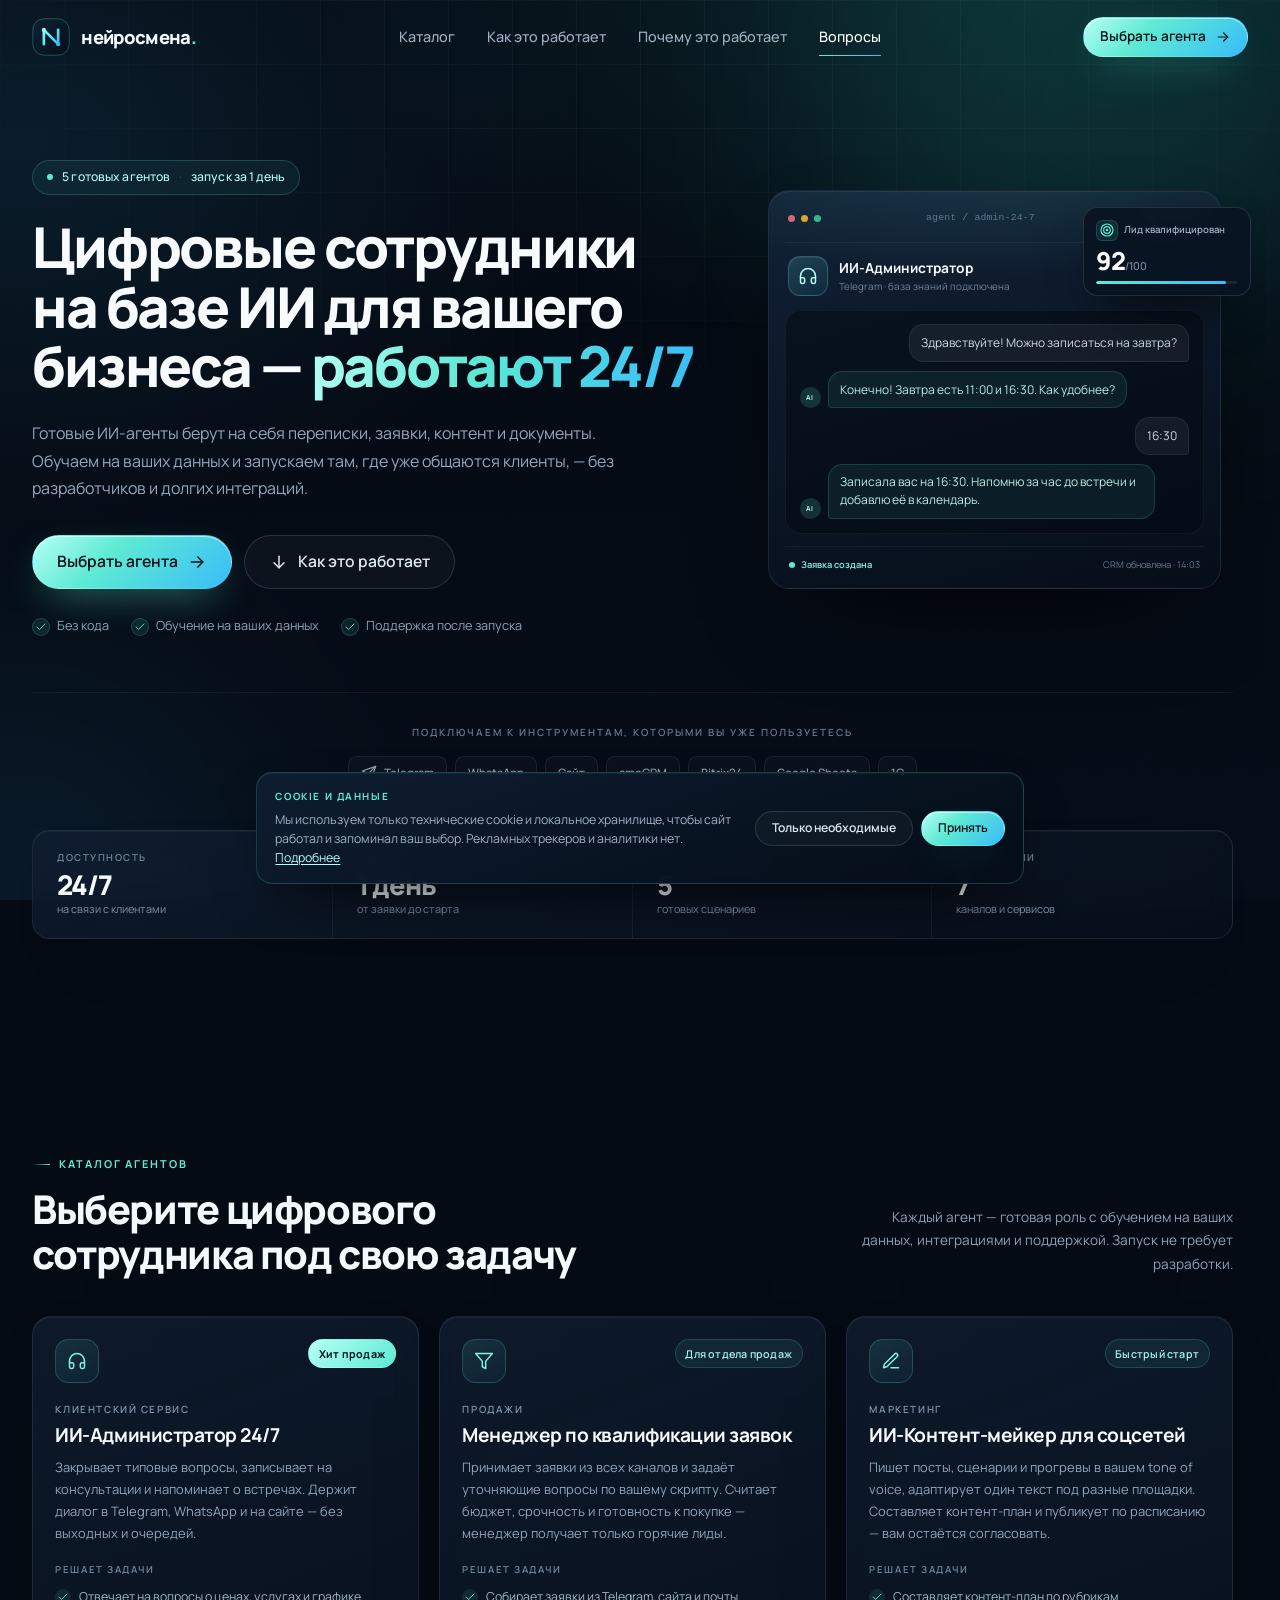
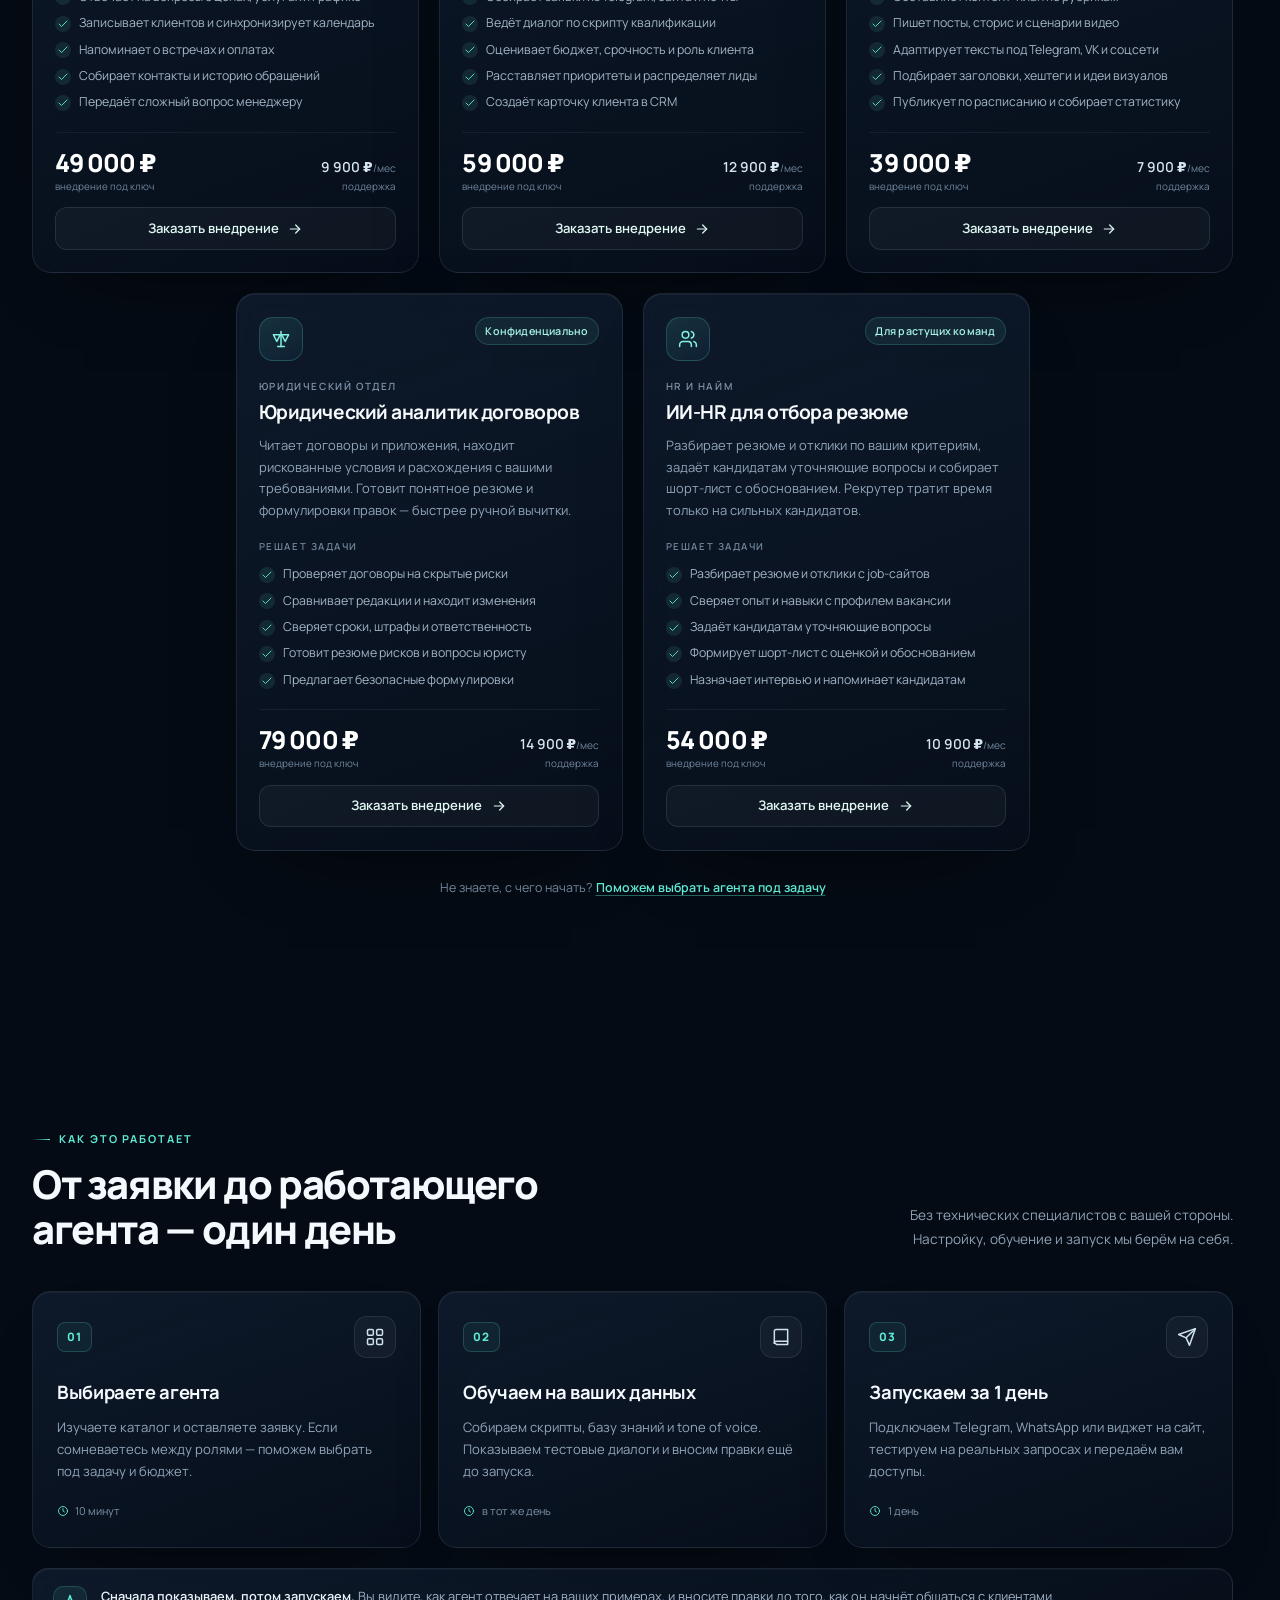
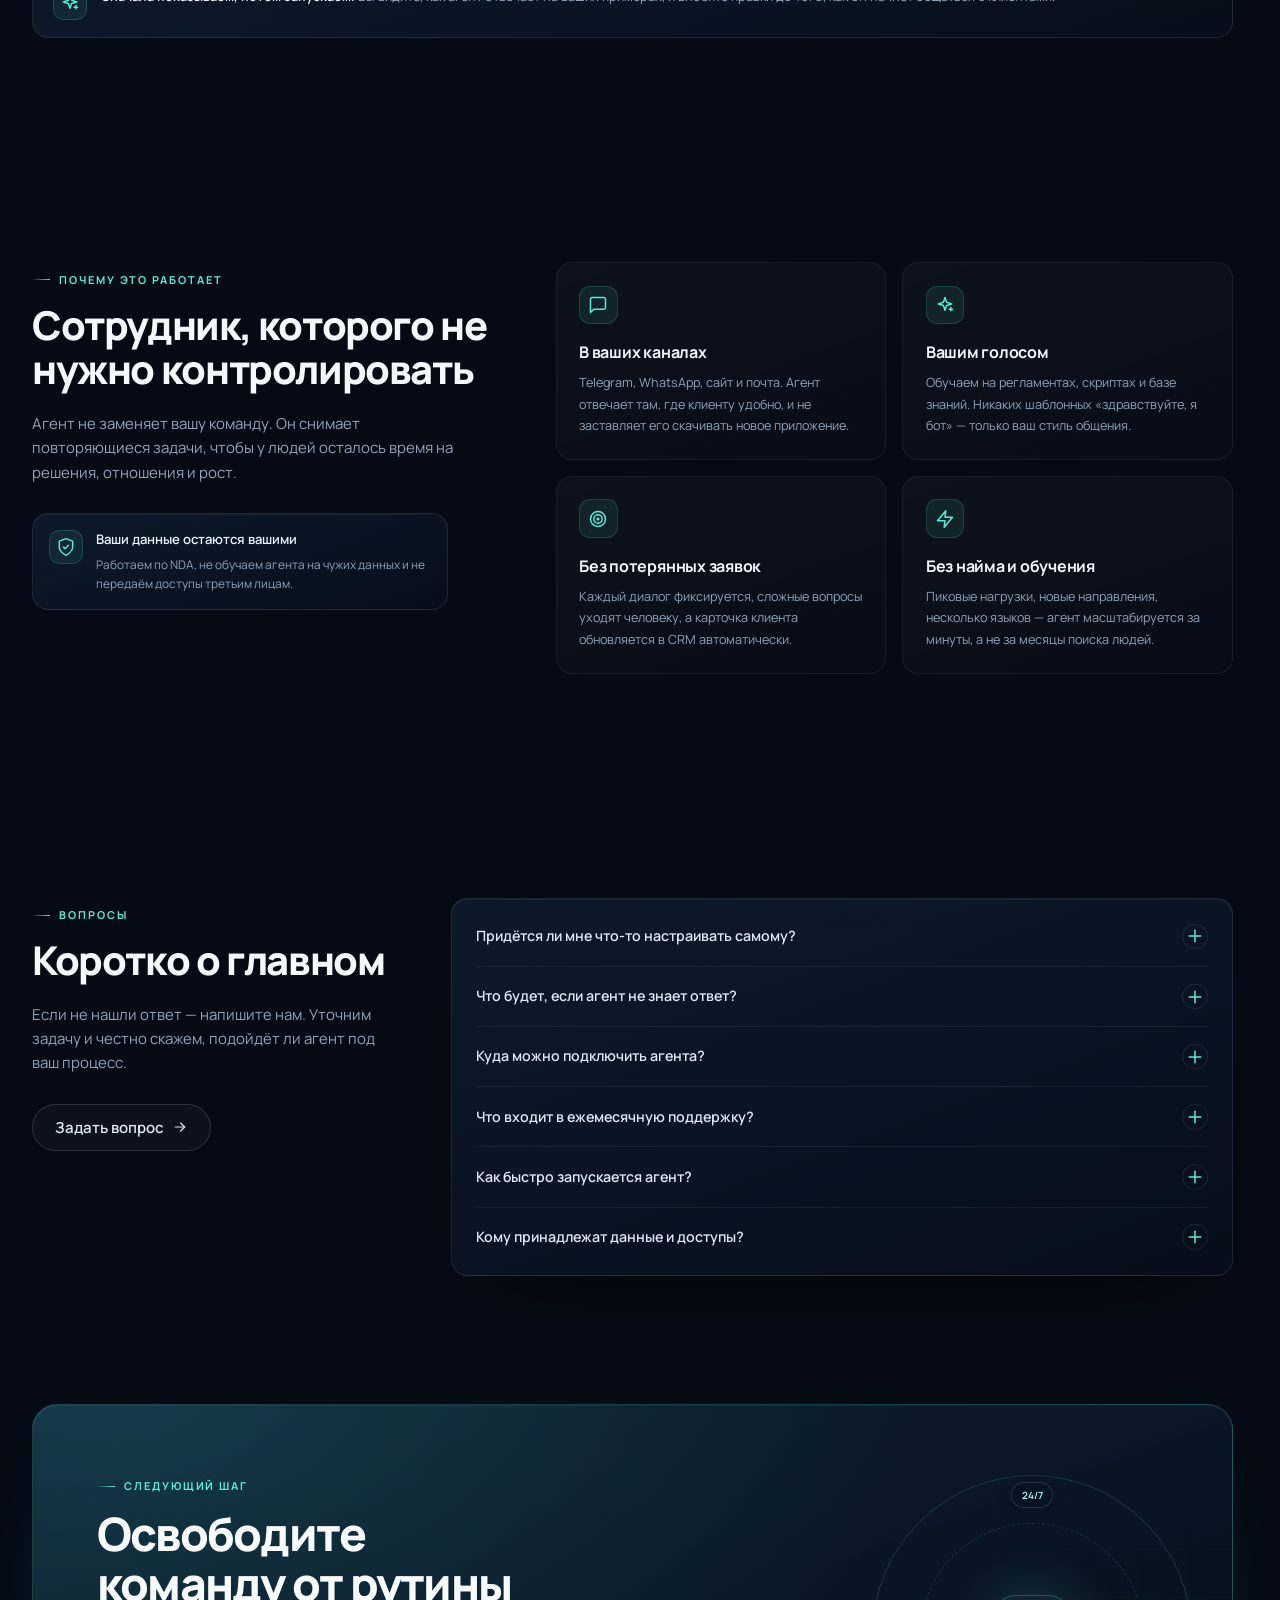
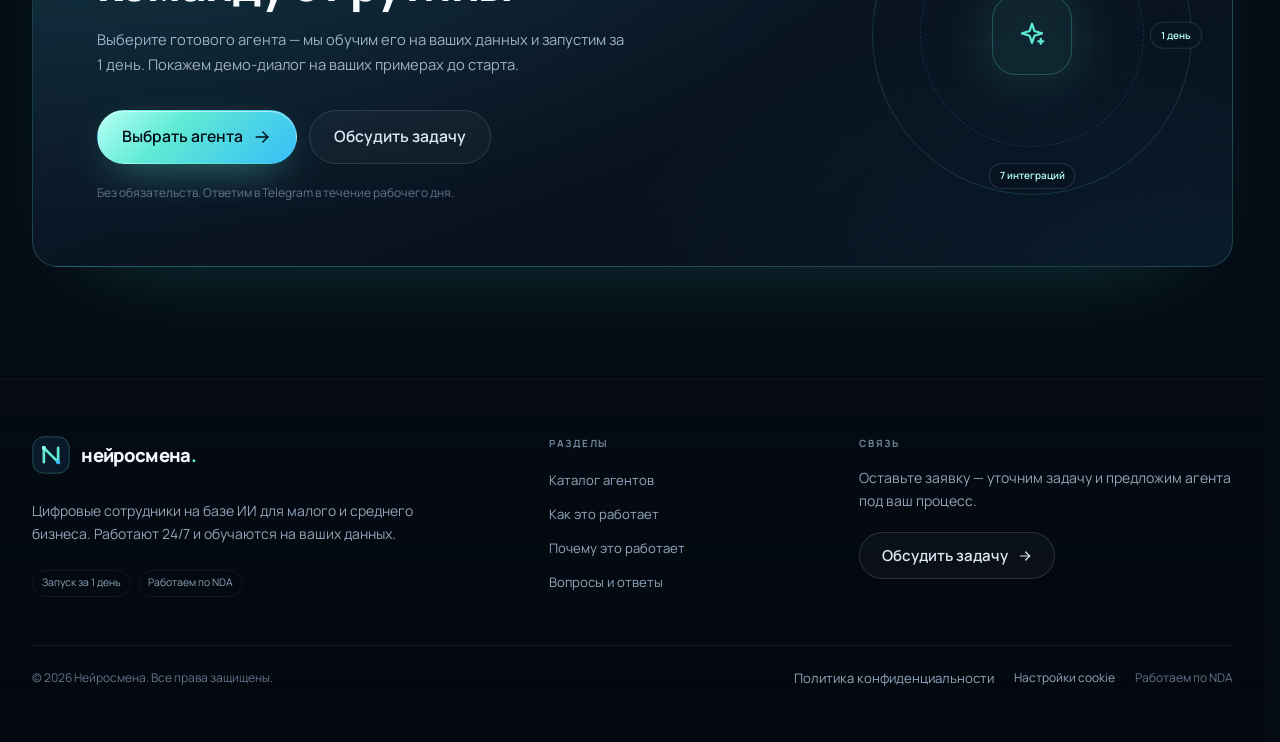
==== index.html @ 02c5c0d3 "Add files via upload" ====
<!DOCTYPE html>
<html lang="ru">
<head>
  <meta charset="utf-8">
  <meta name="viewport" content="width=device-width, initial-scale=1">
  <title>Нейросмена — цифровые сотрудники на базе ИИ для бизнеса</title>
  <meta name="description" content="Готовые ИИ-агенты для бизнеса: администратор 24/7, квалификация заявок, контент, юридический анализ договоров и HR-отбор. Обучение на ваших данных, запуск в Telegram или на сайте за 1 день.">
  <meta name="theme-color" content="#050b14">
  <meta name="color-scheme" content="dark">
  <meta name="robots" content="index, follow">

  <meta property="og:type" content="website">
  <meta property="og:locale" content="ru_RU">
  <meta property="og:site_name" content="Нейросмена">
  <meta property="og:title" content="Нейросмена — цифровые сотрудники на базе ИИ">
  <meta property="og:description" content="Пять готовых ИИ-агентов, которые работают 24/7. Обучение на ваших данных и запуск за 1 день.">
  <meta name="twitter:card" content="summary">
  <meta name="twitter:title" content="Нейросмена — цифровые сотрудники на базе ИИ">
  <meta name="twitter:description" content="Пять готовых ИИ-агентов для бизнеса. Работают 24/7, обучаются на ваших данных, запускаются за 1 день.">

  <link rel="icon" href="favicon.svg" type="image/svg+xml">

  <script>
    (() => {
      document.documentElement.classList.add('js');
      const host = location.hostname;
      if (host.endsWith('.github.io') || host.endsWith('.netlify.app')) {
        document.documentElement.classList.add('preview-mode');
      }
    })();
  </script>

  <!-- Шрифты и Tailwind подключены локально, без внешних CDN -->
  <link rel="preload" href="assets/fonts/manrope-cyrillic-v2.woff2" as="font" type="font/woff2" crossorigin>
  <link rel="preload" href="assets/fonts/manrope-latin-v2.woff2" as="font" type="font/woff2" crossorigin>
  <link rel="stylesheet" href="css/fonts-v2.css">
  <link rel="stylesheet" href="css/tailwind-base.css">
  <link rel="stylesheet" href="css/styles-v2.css">
  <link rel="stylesheet" href="css/tailwind-utilities.css">
</head>
<body class="min-h-screen bg-ink-950 text-slate-200 antialiased">

  <a class="skip-link" href="#main">Перейти к содержимому</a>

  <!-- Иконки -->
  <svg xmlns="http://www.w3.org/2000/svg" class="svg-sprite" aria-hidden="true">
    <symbol id="i-check" viewBox="0 0 24 24"><path d="M20 6 9 17l-5-5"/></symbol>
    <symbol id="i-arrow-right" viewBox="0 0 24 24"><path d="M5 12h14"/><path d="m13 6 6 6-6 6"/></symbol>
    <symbol id="i-arrow-down" viewBox="0 0 24 24"><path d="M12 5v14"/><path d="m6 13 6 6 6-6"/></symbol>
    <symbol id="i-headset" viewBox="0 0 24 24"><path d="M3 14h3a2 2 0 0 1 2 2v3a2 2 0 0 1-2 2H5a2 2 0 0 1-2-2v-7a9 9 0 0 1 18 0v7a2 2 0 0 1-2 2h-1a2 2 0 0 1-2-2v-3a2 2 0 0 1 2-2h3"/></symbol>
    <symbol id="i-filter" viewBox="0 0 24 24"><path d="M22 3H2l8 9.46V19l4 2v-8.54L22 3Z"/></symbol>
    <symbol id="i-pen" viewBox="0 0 24 24"><path d="M12 20h9"/><path d="M16.5 3.5a2.12 2.12 0 0 1 3 3L7 19l-4 1 1-4Z"/></symbol>
    <symbol id="i-scale" viewBox="0 0 24 24"><path d="M12 3v18"/><path d="M8 21h8"/><path d="M3 7h18"/><path d="m3 7 4 8 4-8"/><path d="m13 7 4 8 4-8"/></symbol>
    <symbol id="i-users" viewBox="0 0 24 24"><path d="M16 21v-2a4 4 0 0 0-4-4H6a4 4 0 0 0-4 4v2"/><circle cx="9" cy="7" r="4"/><path d="M22 21v-2a4 4 0 0 0-3-3.87"/><path d="M16 3.13a4 4 0 0 1 0 7.75"/></symbol>
    <symbol id="i-chat" viewBox="0 0 24 24"><path d="M21 15a2 2 0 0 1-2 2H7l-4 4V5a2 2 0 0 1 2-2h14a2 2 0 0 1 2 2Z"/></symbol>
    <symbol id="i-sparkles" viewBox="0 0 24 24"><path d="m12 3 1.9 5.8L20 10.7l-6.1 1.9L12 18.4l-1.9-5.8L4 10.7l6.1-1.9L12 3Z"/><path d="M19 15v4"/><path d="M17 17h4"/></symbol>
    <symbol id="i-target" viewBox="0 0 24 24"><circle cx="12" cy="12" r="9"/><circle cx="12" cy="12" r="5"/><circle cx="12" cy="12" r="1"/></symbol>
    <symbol id="i-bolt" viewBox="0 0 24 24"><path d="M13 2 3 14h9l-1 8 10-12h-9l1-8Z"/></symbol>
    <symbol id="i-grid" viewBox="0 0 24 24"><rect x="3" y="3" width="7" height="7" rx="1.5"/><rect x="14" y="3" width="7" height="7" rx="1.5"/><rect x="14" y="14" width="7" height="7" rx="1.5"/><rect x="3" y="14" width="7" height="7" rx="1.5"/></symbol>
    <symbol id="i-book" viewBox="0 0 24 24"><path d="M4 19.5A2.5 2.5 0 0 1 6.5 17H20"/><path d="M4 19.5V5a2 2 0 0 1 2-2h14v18H6.5A2.5 2.5 0 0 0 4 19.5Z"/></symbol>
    <symbol id="i-send" viewBox="0 0 24 24"><path d="m22 2-7 20-4-9-9-4Z"/><path d="M22 2 11 13"/></symbol>
    <symbol id="i-clock" viewBox="0 0 24 24"><circle cx="12" cy="12" r="9"/><path d="M12 7v5l3 2"/></symbol>
    <symbol id="i-shield" viewBox="0 0 24 24"><path d="M12 22s8-4 8-10V5l-8-3-8 3v7c0 6 8 10 8 10Z"/><path d="m9 12 2 2 4-4"/></symbol>
    <symbol id="i-close" viewBox="0 0 24 24"><path d="M18 6 6 18"/><path d="m6 6 12 12"/></symbol>
    <symbol id="i-plus" viewBox="0 0 24 24"><path d="M12 5v14"/><path d="M5 12h14"/></symbol>
    <symbol id="i-menu" viewBox="0 0 24 24"><path d="M4 7h16"/><path d="M4 12h16"/><path d="M4 17h16"/></symbol>
    <symbol id="i-telegram" viewBox="0 0 24 24"><path d="m22 2-7 20-4-9-9-4Z"/><path d="M22 2 11 13"/></symbol>
    <symbol id="i-copy" viewBox="0 0 24 24"><rect x="9" y="9" width="12" height="12" rx="2"/><path d="M5 15H4a2 2 0 0 1-2-2V4a2 2 0 0 1 2-2h9a2 2 0 0 1 2 2v1"/></symbol>
    <symbol id="i-alert" viewBox="0 0 24 24"><path d="M12 9v4"/><path d="M12 17h.01"/><path d="M10.3 3.9 1.8 18a2 2 0 0 0 1.7 3h17a2 2 0 0 0 1.7-3L13.7 3.9a2 2 0 0 0-3.4 0Z"/></symbol>
  </svg>

  <div class="page-bg" aria-hidden="true">
    <div class="page-grid"></div>
    <div class="glow glow-a"></div>
    <div class="glow glow-b"></div>
    <div class="noise"></div>
  </div>

  <header class="site-header" id="siteHeader">
    <div class="mx-auto flex h-[74px] max-w-7xl items-center justify-between gap-4 px-5 lg:px-8">
      <a class="brand" href="#" aria-label="Нейросмена — на главную">
        <svg class="brand-mark" viewBox="0 0 48 48" fill="none" aria-hidden="true">
          <rect x="1" y="1" width="46" height="46" rx="14" fill="url(#brandFill)" stroke="rgba(94,234,212,.35)"/>
          <path d="M15 33V15l18 18V15" stroke="url(#brandStroke)" stroke-width="3.4" stroke-linecap="round" stroke-linejoin="round"/>
          <circle cx="15" cy="15" r="2.6" fill="#8afff0"/>
          <circle cx="33" cy="33" r="2.6" fill="#38bdf8"/>
          <defs>
            <linearGradient id="brandFill" x1="4" y1="4" x2="44" y2="44" gradientUnits="userSpaceOnUse">
              <stop stop-color="#0d2034"/><stop offset="1" stop-color="#071019"/>
            </linearGradient>
            <linearGradient id="brandStroke" x1="15" y1="15" x2="33" y2="33" gradientUnits="userSpaceOnUse">
              <stop stop-color="#8afff0"/><stop offset="1" stop-color="#38bdf8"/>
            </linearGradient>
          </defs>
        </svg>
        <span class="brand-name">нейросмена<span class="brand-dot">.</span></span>
      </a>

      <nav class="hidden items-center gap-8 lg:flex" aria-label="Основная навигация">
        <a class="nav-link" href="#catalog">Каталог</a>
        <a class="nav-link" href="#how">Как это работает</a>
        <a class="nav-link" href="#why">Почему это работает</a>
        <a class="nav-link" href="#faq">Вопросы</a>
      </nav>

      <div class="flex items-center gap-2.5">
        <a class="btn btn-primary btn-sm hidden sm:inline-flex" href="#catalog">
          <span>Выбрать агента</span>
          <svg class="icon icon-sm" aria-hidden="true"><use href="#i-arrow-right"/></svg>
        </a>
        <button class="menu-toggle lg:hidden" id="menuToggle" type="button" aria-expanded="false" aria-controls="mobileMenu" aria-label="Открыть меню">
          <svg class="icon" aria-hidden="true"><use href="#i-menu"/></svg>
        </button>
      </div>
    </div>

    <div class="mobile-menu lg:hidden" id="mobileMenu" hidden>
      <nav class="mx-auto grid max-w-7xl gap-1 px-4 pb-5 pt-2" aria-label="Мобильная навигация">
        <a class="mobile-link" href="#catalog">Каталог</a>
        <a class="mobile-link" href="#how">Как это работает</a>
        <a class="mobile-link" href="#why">Почему это работает</a>
        <a class="mobile-link" href="#faq">Вопросы</a>
        <a class="btn btn-primary mt-3" href="#catalog">
          <span>Выбрать агента</span>
          <svg class="icon icon-sm" aria-hidden="true"><use href="#i-arrow-right"/></svg>
        </a>
      </nav>
    </div>
  </header>

  <main id="main">

    <!-- Главный экран -->
    <section class="relative overflow-hidden pb-16 pt-32 sm:pt-36 lg:pb-24 lg:pt-40">
      <div class="mx-auto max-w-7xl px-5 lg:px-8">
        <div class="grid items-center gap-14 lg:grid-cols-12 lg:gap-10">

          <div class="lg:col-span-7">
            <div class="reveal hero-badge">
              <span class="live-dot" aria-hidden="true"></span>
              5 готовых агентов <span class="text-slate-600">·</span> запуск за 1 день
            </div>

            <h1 class="hero-title reveal" style="--delay:.05s">
              Цифровые сотрудники на базе ИИ для вашего бизнеса —
              <span class="text-gradient">работают 24/7</span>
            </h1>

            <p class="hero-sub reveal" style="--delay:.1s">
              Готовые ИИ-агенты берут на себя переписки, заявки, контент и документы.
              Обучаем на ваших данных и запускаем там, где уже общаются клиенты, —
              без разработчиков и долгих интеграций.
            </p>

            <div class="mt-8 flex flex-col gap-3 sm:flex-row reveal" style="--delay:.15s">
              <a class="btn btn-primary btn-lg" href="#catalog">
                <span>Выбрать агента</span>
                <svg class="icon" aria-hidden="true"><use href="#i-arrow-right"/></svg>
              </a>
              <a class="btn btn-ghost btn-lg" href="#how">
                <svg class="icon" aria-hidden="true"><use href="#i-arrow-down"/></svg>
                <span>Как это работает</span>
              </a>
            </div>

            <ul class="hero-trust reveal" style="--delay:.2s">
              <li><span class="tick"><svg class="icon icon-xs" aria-hidden="true"><use href="#i-check"/></svg></span>Без кода</li>
              <li><span class="tick"><svg class="icon icon-xs" aria-hidden="true"><use href="#i-check"/></svg></span>Обучение на ваших данных</li>
              <li><span class="tick"><svg class="icon icon-xs" aria-hidden="true"><use href="#i-check"/></svg></span>Поддержка после запуска</li>
            </ul>
          </div>

          <div class="lg:col-span-5 reveal" style="--delay:.15s">
            <div class="hero-visual">
              <div class="console glass">
                <div class="console-bar">
                  <div class="flex items-center gap-1.5" aria-hidden="true">
                    <span class="win-dot" style="background:#fb7185"></span>
                    <span class="win-dot" style="background:#fbbf24"></span>
                    <span class="win-dot" style="background:#34d399"></span>
                  </div>
                  <span class="console-path">agent / admin-24-7</span>
                  <span class="console-status"><span class="live-dot"></span>онлайн</span>
                </div>

                <div class="console-head">
                  <div class="agent-avatar">
                    <svg class="icon" aria-hidden="true"><use href="#i-headset"/></svg>
                  </div>
                  <div class="min-w-0">
                    <p class="console-name">ИИ-Администратор</p>
                    <p class="console-sub">Telegram · база знаний подключена</p>
                  </div>
                  <span class="console-tag">24/7</span>
                </div>

                <div class="console-chat">
                  <div class="chat-row is-client">
                    <div class="bubble bubble-client">Здравствуйте! Можно записаться на завтра?</div>
                  </div>
                  <div class="chat-row is-agent">
                    <span class="chat-avatar" aria-hidden="true">AI</span>
                    <div class="bubble bubble-agent">Конечно! Завтра есть 11:00 и 16:30. Как удобнее?</div>
                  </div>
                  <div class="chat-row is-client">
                    <div class="bubble bubble-client">16:30</div>
                  </div>
                  <div class="chat-row is-agent">
                    <span class="chat-avatar" aria-hidden="true">AI</span>
                    <div class="bubble bubble-agent">Записала вас на 16:30. Напомню за час до встречи и добавлю её в календарь.</div>
                  </div>
                </div>

                <div class="console-foot">
                  <span class="console-event"><span class="live-dot"></span>Заявка создана</span>
                  <span>CRM обновлена · 14:03</span>
                </div>
              </div>

              <div class="float-card float-card-a" aria-hidden="true">
                <div class="float-card-head">
                  <span class="float-icon"><svg class="icon icon-sm"><use href="#i-target"/></svg></span>
                  <span>Лид квалифицирован</span>
                </div>
                <div class="float-score">92<span>/100</span></div>
                <div class="float-bar"><span style="width:92%"></span></div>
              </div>
            </div>
          </div>

        </div>

        <div class="integrations reveal" style="--delay:.1s">
          <p class="integrations-label">Подключаем к инструментам, которыми вы уже пользуетесь</p>
          <ul class="integration-list">
            <li class="integration-chip"><svg class="icon icon-sm" aria-hidden="true"><use href="#i-telegram"/></svg>Telegram</li>
            <li class="integration-chip">WhatsApp</li>
            <li class="integration-chip">Сайт</li>
            <li class="integration-chip">amoCRM</li>
            <li class="integration-chip">Bitrix24</li>
            <li class="integration-chip">Google Sheets</li>
            <li class="integration-chip">1С</li>
          </ul>
        </div>

        <dl class="stats-band glass reveal" style="--delay:.15s">
          <div class="stat">
            <dt>Доступность</dt>
            <dd>24/7</dd>
            <p>на связи с клиентами</p>
          </div>
          <div class="stat">
            <dt>Запуск</dt>
            <dd>1 день</dd>
            <p>от заявки до старта</p>
          </div>
          <div class="stat">
            <dt>Ролей в каталоге</dt>
            <dd>5</dd>
            <p>готовых сценариев</p>
          </div>
          <div class="stat">
            <dt>Интеграции</dt>
            <dd>7</dd>
            <p>каналов и сервисов</p>
          </div>
        </dl>
      </div>
    </section>

    <!-- Каталог -->
    <section class="relative scroll-mt-24 py-20 sm:py-24 lg:py-28" id="catalog">
      <div class="mx-auto max-w-7xl px-5 lg:px-8">
        <div class="section-head reveal">
          <span class="eyebrow">Каталог агентов</span>
          <div class="section-head-row">
            <h2 class="section-title">Выберите цифрового сотрудника под свою задачу</h2>
            <p class="section-lead">
              Каждый агент — готовая роль с обучением на ваших данных, интеграциями
              и поддержкой. Запуск не требует разработки.
            </p>
          </div>
        </div>

        <div class="catalog-grid mt-10">

          <article class="agent-card glass reveal" style="--delay:0s">
            <div class="agent-top">
              <div class="agent-icon">
                <svg class="icon" aria-hidden="true"><use href="#i-headset"/></svg>
              </div>
              <span class="badge-soft badge-hot">Хит продаж</span>
            </div>
            <p class="agent-role">Клиентский сервис</p>
            <h3 class="agent-name">ИИ-Администратор 24/7</h3>
            <p class="agent-desc">
              Закрывает типовые вопросы, записывает на консультации и напоминает
              о встречах. Держит диалог в Telegram, WhatsApp и на сайте — без
              выходных и очередей.
            </p>
            <p class="agent-tasks-label">Решает задачи</p>
            <ul class="task-list">
              <li><span class="task-tick"><svg class="icon icon-xs" aria-hidden="true"><use href="#i-check"/></svg></span>Отвечает на вопросы о ценах, услугах и графике</li>
              <li><span class="task-tick"><svg class="icon icon-xs" aria-hidden="true"><use href="#i-check"/></svg></span>Записывает клиентов и синхронизирует календарь</li>
              <li><span class="task-tick"><svg class="icon icon-xs" aria-hidden="true"><use href="#i-check"/></svg></span>Напоминает о встречах и оплатах</li>
              <li><span class="task-tick"><svg class="icon icon-xs" aria-hidden="true"><use href="#i-check"/></svg></span>Собирает контакты и историю обращений</li>
              <li><span class="task-tick"><svg class="icon icon-xs" aria-hidden="true"><use href="#i-check"/></svg></span>Передаёт сложный вопрос менеджеру</li>
            </ul>
            <div class="agent-footer">
              <div class="price-row">
                <div>
                  <p class="price">49 000 ₽</p>
                  <p class="price-note">внедрение под ключ</p>
                </div>
                <div class="price-month">
                  <p>9 900 ₽<span>/мес</span></p>
                  <p class="price-note">поддержка</p>
                </div>
              </div>
              <button class="btn btn-card js-order" type="button"
                      data-agent="ИИ-Администратор 24/7"
                      data-price="49 000 ₽ + 9 900 ₽/мес">
                <span>Заказать внедрение</span>
                <svg class="icon icon-sm" aria-hidden="true"><use href="#i-arrow-right"/></svg>
              </button>
            </div>
          </article>

          <article class="agent-card glass reveal" style="--delay:.05s">
            <div class="agent-top">
              <div class="agent-icon">
                <svg class="icon" aria-hidden="true"><use href="#i-filter"/></svg>
              </div>
              <span class="badge-soft">Для отдела продаж</span>
            </div>
            <p class="agent-role">Продажи</p>
            <h3 class="agent-name">Менеджер по квалификации заявок</h3>
            <p class="agent-desc">
              Принимает заявки из всех каналов и задаёт уточняющие вопросы по вашему
              скрипту. Считает бюджет, срочность и готовность к покупке — менеджер
              получает только горячие лиды.
            </p>
            <p class="agent-tasks-label">Решает задачи</p>
            <ul class="task-list">
              <li><span class="task-tick"><svg class="icon icon-xs" aria-hidden="true"><use href="#i-check"/></svg></span>Собирает заявки из Telegram, сайта и почты</li>
              <li><span class="task-tick"><svg class="icon icon-xs" aria-hidden="true"><use href="#i-check"/></svg></span>Ведёт диалог по скрипту квалификации</li>
              <li><span class="task-tick"><svg class="icon icon-xs" aria-hidden="true"><use href="#i-check"/></svg></span>Оценивает бюджет, срочность и роль клиента</li>
              <li><span class="task-tick"><svg class="icon icon-xs" aria-hidden="true"><use href="#i-check"/></svg></span>Расставляет приоритеты и распределяет лиды</li>
              <li><span class="task-tick"><svg class="icon icon-xs" aria-hidden="true"><use href="#i-check"/></svg></span>Создаёт карточку клиента в CRM</li>
            </ul>
            <div class="agent-footer">
              <div class="price-row">
                <div>
                  <p class="price">59 000 ₽</p>
                  <p class="price-note">внедрение под ключ</p>
                </div>
                <div class="price-month">
                  <p>12 900 ₽<span>/мес</span></p>
                  <p class="price-note">поддержка</p>
                </div>
              </div>
              <button class="btn btn-card js-order" type="button"
                      data-agent="Менеджер по квалификации заявок"
                      data-price="59 000 ₽ + 12 900 ₽/мес">
                <span>Заказать внедрение</span>
                <svg class="icon icon-sm" aria-hidden="true"><use href="#i-arrow-right"/></svg>
              </button>
            </div>
          </article>

          <article class="agent-card glass reveal" style="--delay:.1s">
            <div class="agent-top">
              <div class="agent-icon">
                <svg class="icon" aria-hidden="true"><use href="#i-pen"/></svg>
              </div>
              <span class="badge-soft">Быстрый старт</span>
            </div>
            <p class="agent-role">Маркетинг</p>
            <h3 class="agent-name">ИИ-Контент-мейкер для соцсетей</h3>
            <p class="agent-desc">
              Пишет посты, сценарии и прогревы в вашем tone of voice, адаптирует
              один текст под разные площадки. Составляет контент-план и публикует
              по расписанию — вам остаётся согласовать.
            </p>
            <p class="agent-tasks-label">Решает задачи</p>
            <ul class="task-list">
              <li><span class="task-tick"><svg class="icon icon-xs" aria-hidden="true"><use href="#i-check"/></svg></span>Составляет контент-план по рубрикам</li>
              <li><span class="task-tick"><svg class="icon icon-xs" aria-hidden="true"><use href="#i-check"/></svg></span>Пишет посты, сторис и сценарии видео</li>
              <li><span class="task-tick"><svg class="icon icon-xs" aria-hidden="true"><use href="#i-check"/></svg></span>Адаптирует тексты под Telegram, VK и соцсети</li>
              <li><span class="task-tick"><svg class="icon icon-xs" aria-hidden="true"><use href="#i-check"/></svg></span>Подбирает заголовки, хештеги и идеи визуалов</li>
              <li><span class="task-tick"><svg class="icon icon-xs" aria-hidden="true"><use href="#i-check"/></svg></span>Публикует по расписанию и собирает статистику</li>
            </ul>
            <div class="agent-footer">
              <div class="price-row">
                <div>
                  <p class="price">39 000 ₽</p>
                  <p class="price-note">внедрение под ключ</p>
                </div>
                <div class="price-month">
                  <p>7 900 ₽<span>/мес</span></p>
                  <p class="price-note">поддержка</p>
                </div>
              </div>
              <button class="btn btn-card js-order" type="button"
                      data-agent="ИИ-Контент-мейкер для соцсетей"
                      data-price="39 000 ₽ + 7 900 ₽/мес">
                <span>Заказать внедрение</span>
                <svg class="icon icon-sm" aria-hidden="true"><use href="#i-arrow-right"/></svg>
              </button>
            </div>
          </article>

          <article class="agent-card glass reveal" style="--delay:.05s">
            <div class="agent-top">
              <div class="agent-icon">
                <svg class="icon" aria-hidden="true"><use href="#i-scale"/></svg>
              </div>
              <span class="badge-soft">Конфиденциально</span>
            </div>
            <p class="agent-role">Юридический отдел</p>
            <h3 class="agent-name">Юридический аналитик договоров</h3>
            <p class="agent-desc">
              Читает договоры и приложения, находит рискованные условия и расхождения
              с вашими требованиями. Готовит понятное резюме и формулировки правок —
              быстрее ручной вычитки.
            </p>
            <p class="agent-tasks-label">Решает задачи</p>
            <ul class="task-list">
              <li><span class="task-tick"><svg class="icon icon-xs" aria-hidden="true"><use href="#i-check"/></svg></span>Проверяет договоры на скрытые риски</li>
              <li><span class="task-tick"><svg class="icon icon-xs" aria-hidden="true"><use href="#i-check"/></svg></span>Сравнивает редакции и находит изменения</li>
              <li><span class="task-tick"><svg class="icon icon-xs" aria-hidden="true"><use href="#i-check"/></svg></span>Сверяет сроки, штрафы и ответственность</li>
              <li><span class="task-tick"><svg class="icon icon-xs" aria-hidden="true"><use href="#i-check"/></svg></span>Готовит резюме рисков и вопросы юристу</li>
              <li><span class="task-tick"><svg class="icon icon-xs" aria-hidden="true"><use href="#i-check"/></svg></span>Предлагает безопасные формулировки</li>
            </ul>
            <div class="agent-footer">
              <div class="price-row">
                <div>
                  <p class="price">79 000 ₽</p>
                  <p class="price-note">внедрение под ключ</p>
                </div>
                <div class="price-month">
                  <p>14 900 ₽<span>/мес</span></p>
                  <p class="price-note">поддержка</p>
                </div>
              </div>
              <button class="btn btn-card js-order" type="button"
                      data-agent="Юридический аналитик договоров"
                      data-price="79 000 ₽ + 14 900 ₽/мес">
                <span>Заказать внедрение</span>
                <svg class="icon icon-sm" aria-hidden="true"><use href="#i-arrow-right"/></svg>
              </button>
            </div>
          </article>

          <article class="agent-card glass reveal" style="--delay:.1s">
            <div class="agent-top">
              <div class="agent-icon">
                <svg class="icon" aria-hidden="true"><use href="#i-users"/></svg>
              </div>
              <span class="badge-soft">Для растущих команд</span>
            </div>
            <p class="agent-role">HR и найм</p>
            <h3 class="agent-name">ИИ-HR для отбора резюме</h3>
            <p class="agent-desc">
              Разбирает резюме и отклики по вашим критериям, задаёт кандидатам
              уточняющие вопросы и собирает шорт-лист с обоснованием. Рекрутер
              тратит время только на сильных кандидатов.
            </p>
            <p class="agent-tasks-label">Решает задачи</p>
            <ul class="task-list">
              <li><span class="task-tick"><svg class="icon icon-xs" aria-hidden="true"><use href="#i-check"/></svg></span>Разбирает резюме и отклики с job-сайтов</li>
              <li><span class="task-tick"><svg class="icon icon-xs" aria-hidden="true"><use href="#i-check"/></svg></span>Сверяет опыт и навыки с профилем вакансии</li>
              <li><span class="task-tick"><svg class="icon icon-xs" aria-hidden="true"><use href="#i-check"/></svg></span>Задаёт кандидатам уточняющие вопросы</li>
              <li><span class="task-tick"><svg class="icon icon-xs" aria-hidden="true"><use href="#i-check"/></svg></span>Формирует шорт-лист с оценкой и обоснованием</li>
              <li><span class="task-tick"><svg class="icon icon-xs" aria-hidden="true"><use href="#i-check"/></svg></span>Назначает интервью и напоминает кандидатам</li>
            </ul>
            <div class="agent-footer">
              <div class="price-row">
                <div>
                  <p class="price">54 000 ₽</p>
                  <p class="price-note">внедрение под ключ</p>
                </div>
                <div class="price-month">
                  <p>10 900 ₽<span>/мес</span></p>
                  <p class="price-note">поддержка</p>
                </div>
              </div>
              <button class="btn btn-card js-order" type="button"
                      data-agent="ИИ-HR для отбора резюме"
                      data-price="54 000 ₽ + 10 900 ₽/мес">
                <span>Заказать внедрение</span>
                <svg class="icon icon-sm" aria-hidden="true"><use href="#i-arrow-right"/></svg>
              </button>
            </div>
          </article>

        </div>

        <p class="preview-note">
          Приём заявок скоро откроется. Пока можно изучить каталог,
          описание агентов и цены.
        </p>

        <p class="catalog-consult reveal">
          Не знаете, с чего начать?
          <button class="link-mint js-order" type="button"
                  data-agent="Подбор агента"
                  data-price="Бесплатная консультация"
                  data-mode="consult">
            Поможем выбрать агента под задачу
          </button>
        </p>
      </div>
    </section>

    <!-- Как это работает -->
    <section class="relative scroll-mt-24 py-20 sm:py-24 lg:py-28" id="how">
      <div class="mx-auto max-w-7xl px-5 lg:px-8">
        <div class="section-head reveal">
          <span class="eyebrow">Как это работает</span>
          <div class="section-head-row">
            <h2 class="section-title">От заявки до работающего агента — один день</h2>
            <p class="section-lead">
              Без технических специалистов с вашей стороны. Настройку, обучение
              и запуск мы берём на себя.
            </p>
          </div>
        </div>

        <div class="steps-grid mt-10">
          <article class="step-card glass reveal" style="--delay:0s">
            <div class="step-top">
              <span class="step-num">01</span>
              <span class="step-icon">
                <svg class="icon" aria-hidden="true"><use href="#i-grid"/></svg>
              </span>
            </div>
            <h3 class="step-title">Выбираете агента</h3>
            <p class="step-desc">
              Изучаете каталог и оставляете заявку. Если сомневаетесь между ролями —
              поможем выбрать под задачу и бюджет.
            </p>
            <span class="step-meta"><svg class="icon icon-xs" aria-hidden="true"><use href="#i-clock"/></svg>10 минут</span>
          </article>

          <article class="step-card glass reveal" style="--delay:.07s">
            <div class="step-top">
              <span class="step-num">02</span>
              <span class="step-icon">
                <svg class="icon" aria-hidden="true"><use href="#i-book"/></svg>
              </span>
            </div>
            <h3 class="step-title">Обучаем на ваших данных</h3>
            <p class="step-desc">
              Собираем скрипты, базу знаний и tone of voice. Показываем тестовые
              диалоги и вносим правки ещё до запуска.
            </p>
            <span class="step-meta"><svg class="icon icon-xs" aria-hidden="true"><use href="#i-clock"/></svg>в тот же день</span>
          </article>

          <article class="step-card glass reveal" style="--delay:.14s">
            <div class="step-top">
              <span class="step-num">03</span>
              <span class="step-icon">
                <svg class="icon" aria-hidden="true"><use href="#i-send"/></svg>
              </span>
            </div>
            <h3 class="step-title">Запускаем за 1 день</h3>
            <p class="step-desc">
              Подключаем Telegram, WhatsApp или виджет на сайт, тестируем на реальных
              запросах и передаём вам доступы.
            </p>
            <span class="step-meta"><svg class="icon icon-xs" aria-hidden="true"><use href="#i-clock"/></svg>1 день</span>
          </article>
        </div>

        <div class="note-bar glass reveal">
          <span class="note-icon"><svg class="icon" aria-hidden="true"><use href="#i-sparkles"/></svg></span>
          <p>
            <strong>Сначала показываем, потом запускаем.</strong>
            Вы видите, как агент отвечает на ваших примерах, и вносите правки
            до того, как он начнёт общаться с клиентами.
          </p>
        </div>
      </div>
    </section>

    <!-- Почему это работает -->
    <section class="relative scroll-mt-24 py-20 sm:py-24 lg:py-28" id="why">
      <div class="mx-auto max-w-7xl px-5 lg:px-8">
        <div class="grid gap-12 lg:grid-cols-12 lg:gap-14">
          <div class="lg:col-span-5">
            <div class="lg:sticky lg:top-28 reveal">
              <span class="eyebrow">Почему это работает</span>
              <h2 class="section-title mt-4">Сотрудник, которого не нужно контролировать</h2>
              <p class="mt-5 max-w-md text-[15px] leading-relaxed text-slate-400">
                Агент не заменяет вашу команду. Он снимает повторяющиеся задачи,
                чтобы у людей осталось время на решения, отношения и рост.
              </p>
              <div class="why-note glass">
                <div class="why-note-icon"><svg class="icon" aria-hidden="true"><use href="#i-shield"/></svg></div>
                <div>
                  <p class="why-note-title">Ваши данные остаются вашими</p>
                  <p class="why-note-text">Работаем по NDA, не обучаем агента на чужих данных и не передаём доступы третьим лицам.</p>
                </div>
              </div>
            </div>
          </div>

          <div class="grid gap-4 sm:grid-cols-2 lg:col-span-7">
            <article class="feature-card reveal" style="--delay:0s">
              <span class="feature-icon"><svg class="icon" aria-hidden="true"><use href="#i-chat"/></svg></span>
              <h3>В ваших каналах</h3>
              <p>Telegram, WhatsApp, сайт и почта. Агент отвечает там, где клиенту удобно, и не заставляет его скачивать новое приложение.</p>
            </article>
            <article class="feature-card reveal" style="--delay:.05s">
              <span class="feature-icon"><svg class="icon" aria-hidden="true"><use href="#i-sparkles"/></svg></span>
              <h3>Вашим голосом</h3>
              <p>Обучаем на регламентах, скриптах и базе знаний. Никаких шаблонных «здравствуйте, я бот» — только ваш стиль общения.</p>
            </article>
            <article class="feature-card reveal" style="--delay:.1s">
              <span class="feature-icon"><svg class="icon" aria-hidden="true"><use href="#i-target"/></svg></span>
              <h3>Без потерянных заявок</h3>
              <p>Каждый диалог фиксируется, сложные вопросы уходят человеку, а карточка клиента обновляется в CRM автоматически.</p>
            </article>
            <article class="feature-card reveal" style="--delay:.15s">
              <span class="feature-icon"><svg class="icon" aria-hidden="true"><use href="#i-bolt"/></svg></span>
              <h3>Без найма и обучения</h3>
              <p>Пиковые нагрузки, новые направления, несколько языков — агент масштабируется за минуты, а не за месяцы поиска людей.</p>
            </article>
          </div>
        </div>
      </div>
    </section>

    <!-- Вопросы -->
    <section class="relative scroll-mt-24 py-20 sm:py-24 lg:py-28" id="faq">
      <div class="mx-auto max-w-7xl px-5 lg:px-8">
        <div class="grid gap-10 lg:grid-cols-12 lg:gap-14">
          <div class="lg:col-span-4 reveal">
            <span class="eyebrow">Вопросы</span>
            <h2 class="section-title mt-4">Коротко о главном</h2>
            <p class="mt-5 max-w-sm text-[15px] leading-relaxed text-slate-400">
              Если не нашли ответ — напишите нам. Уточним задачу и честно скажем,
              подойдёт ли агент под ваш процесс.
            </p>
            <button class="btn btn-ghost mt-7 js-order" type="button"
                    data-agent="Консультация"
                    data-price="Без обязательств"
                    data-mode="consult">
              <span>Задать вопрос</span>
              <svg class="icon icon-sm" aria-hidden="true"><use href="#i-arrow-right"/></svg>
            </button>
          </div>

          <div class="lg:col-span-8">
            <div class="faq-list glass reveal" style="--delay:.05s">
              <details class="faq-item">
                <summary>
                  <span>Придётся ли мне что-то настраивать самому?</span>
                  <span class="faq-plus"><svg class="icon" aria-hidden="true"><use href="#i-plus"/></svg></span>
                </summary>
                <p>Нет. Вы присылаете материалы — сайт, прайс, скрипты, примеры переписок. Мы собираем базу знаний, настраиваем сценарии и подключаем каналы. От вас нужны только доступы и обратная связь на этапе тестовых диалогов.</p>
              </details>
              <details class="faq-item">
                <summary>
                  <span>Что будет, если агент не знает ответ?</span>
                  <span class="faq-plus"><svg class="icon" aria-hidden="true"><use href="#i-plus"/></svg></span>
                </summary>
                <p>Он не будет выдумывать. Агент скажет, что уточнит информацию, и передаст диалог человеку. Все такие случаи видны в логах — мы пополняем базу знаний, и со временем вопросов становится меньше.</p>
              </details>
              <details class="faq-item">
                <summary>
                  <span>Куда можно подключить агента?</span>
                  <span class="faq-plus"><svg class="icon" aria-hidden="true"><use href="#i-plus"/></svg></span>
                </summary>
                <p>Telegram, WhatsApp, виджет на сайте и почту. На этапе внедрения подключаем CRM — amoCRM, Bitrix24 или вашу систему через API, — чтобы заявки и история общения попадали в одно окно.</p>
              </details>
              <details class="faq-item">
                <summary>
                  <span>Что входит в ежемесячную поддержку?</span>
                  <span class="faq-plus"><svg class="icon" aria-hidden="true"><use href="#i-plus"/></svg></span>
                </summary>
                <p>Мониторинг работы, правки базы знаний, доработка сценариев и отчёт по диалогам. Если меняются цены, услуги или скрипты — обновляем агента, чтобы он не отвечал клиентам устаревшей информацией.</p>
              </details>
              <details class="faq-item">
                <summary>
                  <span>Как быстро запускается агент?</span>
                  <span class="faq-plus"><svg class="icon" aria-hidden="true"><use href="#i-plus"/></svg></span>
                </summary>
                <p>Базовый запуск — за 1 день после получения материалов и доступов. Сложные сценарии с несколькими каналами и интеграцией в CRM занимают 3–5 дней. Точный срок зафиксируем до начала работ.</p>
              </details>
              <details class="faq-item">
                <summary>
                  <span>Кому принадлежат данные и доступы?</span>
                  <span class="faq-plus"><svg class="icon" aria-hidden="true"><use href="#i-plus"/></svg></span>
                </summary>
                <p>Вам. Мы работаем по NDA, используем ваши аккаунты и не передаём данные третьим лицам. При прекращении сотрудничества передаём базу знаний и сценарии, а доступы отзываются.</p>
              </details>
            </div>
          </div>
        </div>
      </div>
    </section>

    <!-- Финальный призыв -->
    <section class="relative pb-20 pt-4 sm:pb-24 lg:pb-28">
      <div class="mx-auto max-w-7xl px-5 lg:px-8">
        <div class="cta-panel reveal">
          <div class="cta-content">
            <span class="eyebrow">Следующий шаг</span>
            <h2 class="cta-title">Освободите команду от рутины</h2>
            <p class="cta-text">
              Выберите готового агента — мы обучим его на ваших данных и запустим
              за 1 день. Покажем демо-диалог на ваших примерах до старта.
            </p>
            <div class="mt-8 flex flex-col gap-3 sm:flex-row">
              <a class="btn btn-primary btn-lg" href="#catalog">
                <span>Выбрать агента</span>
                <svg class="icon" aria-hidden="true"><use href="#i-arrow-right"/></svg>
              </a>
              <button class="btn btn-ghost btn-lg js-order" type="button"
                      data-agent="Подбор агента"
                      data-price="Бесплатная консультация"
                      data-mode="consult">
                <span>Обсудить задачу</span>
              </button>
            </div>
            <p class="mt-5 text-[12px] text-slate-500">Без обязательств. Ответим в Telegram в течение рабочего дня.</p>
          </div>
          <div class="cta-orbit" aria-hidden="true">
            <div class="orbit orbit-1"></div>
            <div class="orbit orbit-2"></div>
            <div class="orbit-core">
              <svg class="icon" aria-hidden="true"><use href="#i-sparkles"/></svg>
            </div>
            <span class="orbit-chip orbit-chip-1">24/7</span>
            <span class="orbit-chip orbit-chip-2">1 день</span>
            <span class="orbit-chip orbit-chip-3">7 интеграций</span>
          </div>
        </div>
      </div>
    </section>

  </main>

  <footer class="site-footer">
    <div class="mx-auto max-w-7xl px-5 py-14 lg:px-8">
      <div class="grid gap-10 md:grid-cols-12">
        <div class="md:col-span-5">
          <a class="brand" href="#" aria-label="Нейросмена — на главную">
            <svg class="brand-mark" viewBox="0 0 48 48" fill="none" aria-hidden="true">
              <rect x="1" y="1" width="46" height="46" rx="14" fill="#0b1a2a" stroke="rgba(94,234,212,.35)"/>
              <path d="M15 33V15l18 18V15" stroke="#5eead4" stroke-width="3.4" stroke-linecap="round" stroke-linejoin="round"/>
              <circle cx="15" cy="15" r="2.6" fill="#8afff0"/>
              <circle cx="33" cy="33" r="2.6" fill="#38bdf8"/>
            </svg>
            <span class="brand-name">нейросмена<span class="brand-dot">.</span></span>
          </a>
          <p class="mt-5 max-w-sm text-sm leading-relaxed text-slate-400">
            Цифровые сотрудники на базе ИИ для малого и среднего бизнеса.
            Работают 24/7 и обучаются на ваших данных.
          </p>
          <div class="mt-6 flex flex-wrap gap-2">
            <span class="footer-chip">Запуск за 1 день</span>
            <span class="footer-chip">Работаем по NDA</span>
          </div>
        </div>

        <div class="md:col-span-3">
          <p class="footer-heading">Разделы</p>
          <ul class="mt-4 grid gap-2.5">
            <li><a class="footer-link" href="#catalog">Каталог агентов</a></li>
            <li><a class="footer-link" href="#how">Как это работает</a></li>
            <li><a class="footer-link" href="#why">Почему это работает</a></li>
            <li><a class="footer-link" href="#faq">Вопросы и ответы</a></li>
          </ul>
        </div>

        <div class="md:col-span-4">
          <p class="footer-heading">Связь</p>
          <p class="mt-4 text-sm leading-relaxed text-slate-400">
            Оставьте заявку — уточним задачу и предложим агента под ваш процесс.
          </p>
          <button class="btn btn-ghost mt-5 js-order" type="button"
                  data-agent="Подбор агента"
                  data-price="Бесплатная консультация"
                  data-mode="consult">
            <span>Обсудить задачу</span>
            <svg class="icon icon-sm" aria-hidden="true"><use href="#i-arrow-right"/></svg>
          </button>
        </div>
      </div>

      <div class="mt-12 flex flex-col gap-4 border-t border-white/[0.07] pt-6 text-xs text-slate-500 sm:flex-row sm:items-center sm:justify-between">
        <p>© <span id="year">2026</span> Нейросмена. Все права защищены.</p>
        <div class="flex flex-wrap items-center gap-x-5 gap-y-2">
          <a class="footer-link" href="privacy.html">Политика конфиденциальности</a>
          <button class="footer-link cookie-settings js-cookie-settings" type="button">Настройки cookie</button>
          <span>Работаем по NDA</span>
        </div>
      </div>
    </div>
  </footer>

  <div class="cookie-banner" id="cookieBanner" role="region" aria-label="Уведомление об использовании cookie" hidden>
    <div class="cookie-banner-body">
      <p class="cookie-banner-title">Cookie и данные</p>
      <p class="cookie-banner-text">
        Мы используем только технические cookie и локальное хранилище, чтобы сайт
        работал и запоминал ваш выбор. Рекламных трекеров и аналитики нет.
        <a href="privacy.html">Подробнее</a>
      </p>
    </div>
    <div class="cookie-banner-actions">
      <button class="btn btn-ghost btn-sm js-cookie-necessary" type="button">Только необходимые</button>
      <button class="btn btn-primary btn-sm js-cookie-accept" type="button">Принять</button>
    </div>
  </div>

  <!-- Модальное окно заявки -->
  <div class="modal" id="orderModal" aria-hidden="true">
    <div class="modal-backdrop" data-close-modal></div>
    <div class="modal-panel" role="dialog" aria-modal="true" aria-labelledby="orderTitle" aria-describedby="orderSubtitle" tabindex="-1">
      <button class="modal-close" type="button" data-close-modal aria-label="Закрыть окно">
        <svg class="icon" aria-hidden="true"><use href="#i-close"/></svg>
      </button>

      <div class="modal-head">
        <span class="eyebrow" id="orderEyebrow">Заказ внедрения</span>
        <h2 class="modal-title" id="orderTitle">ИИ-Администратор 24/7</h2>
        <p class="modal-subtitle" id="orderSubtitle">
          Оставьте контакты — вернёмся в Telegram, уточним детали и пришлём план внедрения.
        </p>
      </div>

      <div id="orderFormStep">
        <div class="selected-agent">
          <span class="selected-agent-icon">
            <svg class="icon" aria-hidden="true"><use href="#i-sparkles"/></svg>
          </span>
          <div class="min-w-0">
            <p class="selected-label" id="selectedAgentLabel">Выбранный агент</p>
            <p class="selected-name" id="selectedAgentName">ИИ-Администратор 24/7</p>
          </div>
          <span class="selected-price" id="selectedAgentPrice">49 000 ₽ + 9 900 ₽/мес</span>
        </div>

        <form class="order-form" id="orderForm" name="ai-agent-order" method="POST" action="/"
              data-netlify="true" netlify-honeypot="bot-field" novalidate>
          <input type="hidden" name="form-name" id="formNameField" value="ai-agent-order">
          <input type="hidden" name="agent" id="agentField" value="">
          <p class="hp-field" aria-hidden="true">
            <label>Не заполняйте это поле
              <input type="text" name="bot-field" tabindex="-1" autocomplete="off">
            </label>
          </p>

          <div class="form-field">
            <label class="field-label" for="clientName">Ваше имя</label>
            <input class="field" id="clientName" name="name" type="text"
                   autocomplete="name" maxlength="80" placeholder="Как к вам обращаться?"
                   aria-describedby="clientNameError" required>
            <p class="field-error" id="clientNameError" hidden></p>
          </div>

          <div class="form-field">
            <label class="field-label" for="clientNiche">Ниша бизнеса</label>
            <input class="field" id="clientNiche" name="niche" type="text"
                   maxlength="120" placeholder="Например: стоматология"
                   aria-describedby="clientNicheError" required>
            <p class="field-error" id="clientNicheError" hidden></p>
          </div>

          <div class="form-field">
            <label class="field-label" for="clientTelegram">Ник в Telegram</label>
            <div class="input-prefix">
              <span class="prefix" aria-hidden="true">@</span>
              <input class="field" id="clientTelegram" name="telegram" type="text"
                     autocomplete="off" spellcheck="false" maxlength="64"
                     placeholder="username" aria-describedby="clientTelegramError" required>
            </div>
            <p class="field-hint">Чтобы мы могли написать вам напрямую.</p>
            <p class="field-error" id="clientTelegramError" hidden></p>
          </div>

          <button class="btn btn-primary order-submit" id="submitBtn" type="submit">
            <span id="submitLabel">Отправить заявку</span>
            <span class="spinner" id="submitSpinner" aria-hidden="true" hidden></span>
            <svg class="icon icon-sm submit-arrow" aria-hidden="true"><use href="#i-arrow-right"/></svg>
          </button>

          <p class="privacy-note">
            Отправляя заявку, вы соглашаетесь с
            <a href="privacy.html" target="_blank" rel="noopener noreferrer">политикой обработки данных</a>.
            Без спама — только по делу.
          </p>
        </form>
      </div>

      <div class="order-result" id="orderSuccessStep" hidden>
        <div class="result-icon result-icon-success">
          <svg class="icon" aria-hidden="true"><use href="#i-check"/></svg>
        </div>
        <h3 class="result-title" id="successTitle">Заявка отправлена</h3>
        <p class="result-text" id="successText">
          Спасибо, <span id="successName">друг</span>! Мы напишем вам в Telegram
          <strong id="successTelegram">@username</strong> в течение рабочего дня.
        </p>
        <div class="result-summary">
          <div>
            <span>Агент</span>
            <p id="successAgent">ИИ-Администратор 24/7</p>
          </div>
          <div>
            <span>Ниша</span>
            <p id="successNiche">—</p>
          </div>
        </div>
        <div class="result-steps">
          <p><span>1</span>Изучим вашу задачу и материалы</p>
          <p><span>2</span>Напишем в Telegram и уточним детали</p>
          <p><span>3</span>Покажем демо-диалог на ваших примерах</p>
        </div>
        <button class="btn btn-primary w-full" type="button" data-close-modal>Вернуться в каталог</button>
      </div>

      <div class="order-result" id="orderErrorStep" hidden>
        <div class="result-icon result-icon-error">
          <svg class="icon" aria-hidden="true"><use href="#i-alert"/></svg>
        </div>
        <h3 class="result-title" id="errorTitle">Не удалось отправить</h3>
        <p class="result-text" id="errorText">
          Проверьте соединение и попробуйте ещё раз. Введённые данные сохранились —
          ничего заполнять заново не нужно.
        </p>
        <div class="result-actions">
          <button class="btn btn-primary" id="retryBtn" type="button">
            <span>Попробовать снова</span>
          </button>
          <button class="btn btn-ghost" id="copyBtn" type="button">
            <svg class="icon icon-sm" aria-hidden="true"><use href="#i-copy"/></svg>
            <span>Скопировать заявку</span>
          </button>
        </div>
        <p class="result-hint">Если ошибка повторяется, пришлите скопированный текст нам в Telegram.</p>
      </div>
    </div>
  </div>

  <div class="toast" id="toast" role="status" aria-live="polite"></div>

  <script src="js/cookie-consent.js" defer></script>
  <script src="js/main.js" defer></script>
</body>
</html>
---- css/fonts-v2.css ----
/* Локальный Manrope — без внешних запросов к Google Fonts.
   Файлы уменьшены, чтобы быстро проходить даже через нестабильные сети. */

@font-face {
  font-family: "Manrope";
  font-style: normal;
  font-weight: 200 800;
  font-display: swap;
  src: url("../assets/fonts/manrope-cyrillic-v2.woff2") format("woff2");
  unicode-range: U+0301, U+0400-045F, U+0490-0491, U+04B0-04B1, U+2116;
}

@font-face {
  font-family: "Manrope";
  font-style: normal;
  font-weight: 200 800;
  font-display: swap;
  src: url("../assets/fonts/manrope-latin-v2.woff2") format("woff2");
  unicode-range: U+0020-007E, U+00A0, U+00A9, U+00AB, U+00BB, U+00B7, U+2010-2027, U+20AC, U+20BD;
}
---- css/styles-v2.css ----
/* ============================================================
   Нейросмена — стили сайта
   Базовый слой: тёмная тема, стеклянные поверхности, акценты
   ============================================================ */

:root {
  --ink-950: #050b14;
  --ink-900: #07101d;
  --ink-850: #081524;
  --ink-800: #0b1a2c;
  --line: rgba(148, 163, 184, 0.14);
  --line-soft: rgba(148, 163, 184, 0.09);
  --text: #e8f0f8;
  --muted: #8fa3b8;
  --mint: #5eead4;
  --mint-bright: #8afff0;
  --sky: #38bdf8;
  --rose: #fb7185;
  --font-display: "Manrope", ui-sans-serif, system-ui, sans-serif;
  --font-body: "Manrope", ui-sans-serif, system-ui, sans-serif;
  --ease-out: cubic-bezier(0.16, 1, 0.3, 1);
}

*,
*::before,
*::after {
  box-sizing: border-box;
}

html {
  scroll-behavior: smooth;
  scrollbar-gutter: stable;
  -webkit-text-size-adjust: 100%;
}

body {
  margin: 0;
  min-height: 100vh;
  overflow-x: hidden;
  background-color: var(--ink-950);
  color: var(--text);
  font-family: var(--font-body);
  -webkit-font-smoothing: antialiased;
  -moz-osx-font-smoothing: grayscale;
}

main,
.site-footer {
  position: relative;
  z-index: 1;
}

[hidden] {
  display: none !important;
}

::selection {
  background: rgba(94, 234, 212, 0.24);
  color: #ffffff;
}

:focus-visible {
  outline: 2px solid var(--mint);
  outline-offset: 3px;
}

button,
input {
  font: inherit;
}

button {
  color: inherit;
}

a {
  color: inherit;
}

h1,
h2,
h3,
p,
dl,
dd,
ul {
  margin: 0;
}

ul {
  padding: 0;
  list-style: none;
}

section[id] {
  scroll-margin-top: 96px;
}

/* ---------------------------- Иконки ---------------------------- */

.svg-sprite {
  position: absolute;
  width: 0;
  height: 0;
  overflow: hidden;
}

.icon {
  width: 20px;
  height: 20px;
  flex: none;
  fill: none;
  stroke: currentColor;
  stroke-width: 1.8;
  stroke-linecap: round;
  stroke-linejoin: round;
}

.icon-sm {
  width: 16px;
  height: 16px;
}

.icon-xs {
  width: 12px;
  height: 12px;
}

/* --------------------------- Фон страницы --------------------------- */

.page-bg {
  position: fixed;
  inset: 0;
  z-index: 0;
  overflow: hidden;
  pointer-events: none;
  background:
    radial-gradient(1100px 700px at 78% -8%, rgba(45, 212, 191, 0.14), transparent 62%),
    radial-gradient(900px 620px at 2% 16%, rgba(56, 189, 248, 0.1), transparent 62%),
    linear-gradient(180deg, #050b14 0%, #050b14 42%, #060d18 100%);
}

.page-grid {
  position: absolute;
  inset: 0;
  background-image:
    linear-gradient(rgba(148, 163, 184, 0.055) 1px, transparent 1px),
    linear-gradient(90deg, rgba(148, 163, 184, 0.055) 1px, transparent 1px);
  background-size: 64px 64px;
  -webkit-mask-image: radial-gradient(ellipse 90% 66% at 52% 0%, #000 26%, transparent 76%);
  mask-image: radial-gradient(ellipse 90% 66% at 52% 0%, #000 26%, transparent 76%);
}

.glow {
  position: absolute;
  border-radius: 50%;
  filter: blur(110px);
  opacity: 0.36;
}

.glow-a {
  top: -180px;
  right: -100px;
  width: 540px;
  height: 540px;
  background: rgba(45, 212, 191, 0.3);
}

.glow-b {
  top: 640px;
  left: -220px;
  width: 480px;
  height: 480px;
  background: rgba(56, 189, 248, 0.19);
}

.noise {
  position: absolute;
  inset: 0;
  opacity: 0.07;
  mix-blend-mode: soft-light;
  background-image: url("data:image/svg+xml,%3Csvg xmlns='http://www.w3.org/2000/svg' width='160' height='160'%3E%3Cfilter id='n'%3E%3CfeTurbulence type='fractalNoise' baseFrequency='.8' numOctaves='2' stitchTiles='stitch'/%3E%3CfeColorMatrix type='saturate' values='0'/%3E%3C/filter%3E%3Crect width='100%25' height='100%25' filter='url(%23n)' opacity='.4'/%3E%3C/svg%3E");
}

/* --------------------------- Шапка --------------------------- */

.site-header {
  position: fixed;
  top: 0;
  right: 0;
  left: 0;
  z-index: 50;
  border-bottom: 1px solid transparent;
  transition: background-color 0.3s ease, border-color 0.3s ease, box-shadow 0.3s ease, backdrop-filter 0.3s ease;
}

.site-header.is-scrolled {
  background-color: rgba(5, 11, 20, 0.8);
  border-bottom-color: var(--line-soft);
  box-shadow: 0 14px 44px -26px rgba(0, 0, 0, 0.9);
  -webkit-backdrop-filter: blur(18px);
  backdrop-filter: blur(18px);
}

.brand {
  display: inline-flex;
  align-items: center;
  gap: 0.7rem;
  color: #f4f9fd;
  font-family: var(--font-display);
  font-size: 1.15rem;
  font-weight: 800;
  letter-spacing: -0.035em;
  line-height: 1;
  text-decoration: none;
}

.brand-mark {
  width: 38px;
  height: 38px;
  flex: none;
  transition: transform 0.35s var(--ease-out);
}

.brand:hover .brand-mark {
  transform: rotate(-5deg) scale(1.04);
}

.brand-dot {
  color: var(--mint);
}

.nav-link {
  position: relative;
  padding: 0.4rem 0;
  color: #9fb1c4;
  font-size: 0.9rem;
  font-weight: 500;
  text-decoration: none;
  transition: color 0.2s ease;
}

.nav-link::after {
  content: "";
  position: absolute;
  right: 0;
  bottom: -2px;
  left: 0;
  height: 1.5px;
  background: linear-gradient(90deg, var(--mint), var(--sky));
  transform: scaleX(0);
  transform-origin: left;
  transition: transform 0.25s var(--ease-out);
}

.nav-link:hover,
.nav-link[aria-current="true"] {
  color: #ffffff;
}

.nav-link:hover::after,
.nav-link[aria-current="true"]::after {
  transform: scaleX(1);
}

.menu-toggle {
  display: inline-flex;
  align-items: center;
  justify-content: center;
  width: 42px;
  height: 42px;
  border: 1px solid var(--line);
  border-radius: 12px;
  background: rgba(255, 255, 255, 0.035);
  color: #dbe7f2;
  cursor: pointer;
  transition: border-color 0.2s ease, background-color 0.2s ease;
}

.menu-toggle:hover {
  border-color: rgba(94, 234, 212, 0.3);
  background: rgba(94, 234, 212, 0.07);
}

.mobile-menu {
  position: absolute;
  top: 100%;
  right: 0.75rem;
  left: 0.75rem;
  border: 1px solid var(--line);
  border-radius: 1rem;
  background: rgba(8, 18, 31, 0.98);
  box-shadow: 0 34px 70px -24px rgba(0, 0, 0, 0.9);
  -webkit-backdrop-filter: blur(20px);
  backdrop-filter: blur(20px);
  animation: menuIn 0.22s var(--ease-out) both;
}

.mobile-link {
  display: block;
  padding: 0.85rem 1rem;
  border-radius: 0.7rem;
  color: #c8d6e5;
  font-size: 0.92rem;
  font-weight: 500;
  text-decoration: none;
  transition: color 0.2s ease, background-color 0.2s ease;
}

.mobile-link:hover {
  background: rgba(255, 255, 255, 0.05);
  color: #ffffff;
}

/* --------------------------- Кнопки --------------------------- */

.btn {
  position: relative;
  display: inline-flex;
  align-items: center;
  justify-content: center;
  gap: 0.55rem;
  overflow: hidden;
  padding: 0.9rem 1.35rem;
  border: 1px solid transparent;
  border-radius: 999px;
  font-size: 0.94rem;
  font-weight: 600;
  line-height: 1;
  text-align: center;
  text-decoration: none;
  white-space: nowrap;
  cursor: pointer;
  transition: transform 0.25s var(--ease-out), box-shadow 0.25s ease, background-color 0.25s ease, border-color 0.25s ease, color 0.25s ease;
}

.btn > * {
  position: relative;
  z-index: 1;
}

.btn:focus-visible {
  outline: 2px solid var(--mint-bright);
  outline-offset: 3px;
}

.btn:disabled {
  opacity: 0.65;
  cursor: not-allowed;
  transform: none;
}

.btn-primary {
  background: linear-gradient(135deg, #b6fff5 0%, #5eead4 38%, #38bdf8 100%);
  color: #031018;
  box-shadow: 0 14px 42px -16px rgba(94, 234, 212, 0.65), inset 0 1px 0 rgba(255, 255, 255, 0.55);
}

.btn-primary::after {
  content: "";
  position: absolute;
  inset: 0;
  z-index: 0;
  background: linear-gradient(105deg, transparent 22%, rgba(255, 255, 255, 0.5) 48%, transparent 74%);
  transform: translateX(-130%);
  transition: transform 0.75s ease;
  pointer-events: none;
}

.btn-primary:hover {
  transform: translateY(-2px);
  box-shadow: 0 20px 54px -18px rgba(94, 234, 212, 0.8), inset 0 1px 0 rgba(255, 255, 255, 0.55);
}

.btn-primary:hover::after {
  transform: translateX(130%);
}

.btn-ghost {
  border-color: rgba(148, 163, 184, 0.22);
  background: rgba(255, 255, 255, 0.03);
  color: #dbe7f3;
}

.btn-ghost:hover {
  border-color: rgba(94, 234, 212, 0.36);
  background: rgba(94, 234, 212, 0.07);
  transform: translateY(-1px);
}

.btn-card {
  width: 100%;
  padding: 0.78rem 1rem;
  border-color: rgba(148, 163, 184, 0.16);
  border-radius: 0.75rem;
  background: rgba(255, 255, 255, 0.035);
  color: #dff8f3;
  font-size: 0.82rem;
}

.btn-card:hover {
  border-color: transparent;
  background: linear-gradient(135deg, #b6fff5, #5eead4 55%, #38bdf8);
  color: #031018;
  transform: translateY(-1px);
  box-shadow: 0 14px 34px -18px rgba(94, 234, 212, 0.75);
}

.btn-sm {
  padding: 0.66rem 1rem;
  font-size: 0.85rem;
}

.btn-lg {
  padding: 1rem 1.5rem;
  font-size: 0.98rem;
}

/* --------------------------- Служебные элементы --------------------------- */

.eyebrow {
  display: inline-flex;
  align-items: center;
  gap: 0.55rem;
  color: var(--mint);
  font-size: 0.68rem;
  font-weight: 700;
  letter-spacing: 0.18em;
  line-height: 1.3;
  text-transform: uppercase;
}

.eyebrow::before {
  content: "";
  width: 18px;
  height: 1px;
  background: linear-gradient(90deg, transparent, var(--mint));
}

.badge-soft {
  display: inline-flex;
  align-items: center;
  flex: none;
  padding: 0.32rem 0.6rem;
  border: 1px solid rgba(94, 234, 212, 0.18);
  border-radius: 999px;
  background: rgba(94, 234, 212, 0.075);
  color: #a7f3e8;
  font-size: 0.67rem;
  font-weight: 600;
  letter-spacing: 0.02em;
  white-space: nowrap;
}

.badge-hot {
  border-color: transparent;
  background: linear-gradient(135deg, #b6fff5, #5eead4);
  color: #031018;
  font-weight: 700;
}

.glass {
  border: 1px solid var(--line);
  background: linear-gradient(160deg, rgba(17, 31, 51, 0.72), rgba(8, 17, 30, 0.64));
  box-shadow: inset 0 1px 0 rgba(255, 255, 255, 0.045), 0 30px 80px -52px rgba(0, 0, 0, 0.95);
  -webkit-backdrop-filter: blur(14px);
  backdrop-filter: blur(14px);
}

.text-gradient {
  background: linear-gradient(100deg, #b6fff5 0%, #5eead4 42%, #38bdf8 100%);
  background-clip: text;
  -webkit-background-clip: text;
  color: transparent;
  -webkit-text-fill-color: transparent;
}

.live-dot {
  position: relative;
  display: inline-block;
  width: 6px;
  height: 6px;
  flex: none;
  border-radius: 50%;
  background: var(--mint);
  animation: pulseDot 2.4s ease-out infinite;
}

.skip-link {
  position: absolute;
  top: -100px;
  left: 1rem;
  z-index: 200;
  padding: 0.75rem 1rem;
  border-radius: 0.6rem;
  background: var(--mint);
  color: #031018;
  font-size: 0.85rem;
  font-weight: 700;
  text-decoration: none;
  transition: top 0.2s ease;
}

.skip-link:focus {
  top: 1rem;
}

/* --------------------------- Главный экран --------------------------- */

.hero-badge {
  display: inline-flex;
  align-items: center;
  gap: 0.55rem;
  padding: 0.45rem 0.9rem;
  border: 1px solid rgba(94, 234, 212, 0.2);
  border-radius: 999px;
  background: rgba(94, 234, 212, 0.06);
  color: #b6fff5;
  font-size: 0.76rem;
  font-weight: 500;
  letter-spacing: 0.01em;
  -webkit-backdrop-filter: blur(8px);
  backdrop-filter: blur(8px);
}

.hero-title {
  margin-top: 1.4rem;
  max-width: 21ch;
  color: #f7fbfe;
  font-family: var(--font-display);
  font-size: clamp(2.35rem, 4.4vw, 3.6rem);
  font-weight: 800;
  letter-spacing: -0.038em;
  line-height: 1.06;
  text-wrap: balance;
}

.hero-sub {
  margin-top: 1.5rem;
  max-width: 37rem;
  color: #94a8bd;
  font-size: 1rem;
  line-height: 1.72;
}

.hero-trust {
  display: flex;
  flex-wrap: wrap;
  gap: 0.5rem 1.35rem;
  margin-top: 1.8rem;
  color: #8fa3b8;
  font-size: 0.79rem;
}

.hero-trust li {
  display: inline-flex;
  align-items: center;
  gap: 0.45rem;
}

.tick {
  display: grid;
  place-items: center;
  width: 18px;
  height: 18px;
  flex: none;
  border: 1px solid rgba(94, 234, 212, 0.18);
  border-radius: 50%;
  background: rgba(94, 234, 212, 0.1);
  color: var(--mint);
}

.hero-visual {
  position: relative;
  width: 100%;
  max-width: 34rem;
  margin: 0 auto;
  padding: 0.5rem 0.75rem 1.6rem;
}

.console {
  position: relative;
  overflow: hidden;
  padding: 1rem;
  border-radius: 1.35rem;
  background: linear-gradient(165deg, rgba(18, 34, 55, 0.94), rgba(6, 14, 26, 0.97));
  box-shadow: 0 44px 110px -50px rgba(0, 0, 0, 0.98), inset 0 1px 0 rgba(255, 255, 255, 0.06);
}

.console::before {
  content: "";
  position: absolute;
  inset: 0;
  background: radial-gradient(560px 180px at 50% -10%, rgba(94, 234, 212, 0.13), transparent 70%);
  pointer-events: none;
}

.console > * {
  position: relative;
  z-index: 1;
}

.console-bar {
  display: flex;
  align-items: center;
  justify-content: space-between;
  gap: 0.75rem;
  padding: 0 0.2rem 0.75rem;
  border-bottom: 1px solid var(--line-soft);
}

.win-dot {
  display: block;
  width: 7px;
  height: 7px;
  border-radius: 50%;
  opacity: 0.85;
}

.console-path {
  color: #64788e;
  font-family: ui-monospace, SFMono-Regular, Menlo, Consolas, monospace;
  font-size: 0.61rem;
  letter-spacing: 0.02em;
}

.console-status {
  display: inline-flex;
  align-items: center;
  gap: 0.35rem;
  padding: 0.22rem 0.45rem;
  border: 1px solid rgba(94, 234, 212, 0.16);
  border-radius: 999px;
  background: rgba(94, 234, 212, 0.06);
  color: #a7f3e8;
  font-size: 0.57rem;
  font-weight: 600;
}

.console-head {
  display: flex;
  align-items: center;
  gap: 0.7rem;
  padding: 0.85rem 0.2rem;
}

.agent-avatar {
  display: grid;
  place-items: center;
  width: 40px;
  height: 40px;
  flex: none;
  border: 1px solid rgba(94, 234, 212, 0.25);
  border-radius: 12px;
  background: linear-gradient(145deg, rgba(94, 234, 212, 0.18), rgba(56, 189, 248, 0.08));
  color: #b6fff5;
  box-shadow: inset 0 1px 0 rgba(255, 255, 255, 0.08);
}

.console-name {
  overflow: hidden;
  color: #f2f9fd;
  font-family: var(--font-display);
  font-size: 0.86rem;
  font-weight: 700;
  line-height: 1.2;
  text-overflow: ellipsis;
  white-space: nowrap;
}

.console-sub {
  overflow: hidden;
  margin-top: 0.2rem;
  color: #6f8499;
  font-size: 0.62rem;
  line-height: 1.3;
  text-overflow: ellipsis;
  white-space: nowrap;
}

.console-tag {
  flex: none;
  margin-left: auto;
  padding: 0.25rem 0.45rem;
  border: 1px solid var(--line);
  border-radius: 0.4rem;
  color: #9fb2c6;
  font-family: ui-monospace, SFMono-Regular, Menlo, Consolas, monospace;
  font-size: 0.55rem;
}

.console-chat {
  display: grid;
  gap: 0.55rem;
  padding: 0.85rem;
  border: 1px solid rgba(148, 163, 184, 0.08);
  border-radius: 1rem;
  background: rgba(3, 9, 17, 0.48);
}

.chat-row {
  display: flex;
  align-items: flex-end;
  gap: 0.45rem;
  max-width: 100%;
}

.chat-row.is-client {
  justify-content: flex-end;
}

.chat-row.is-agent {
  justify-content: flex-start;
}

.chat-avatar {
  display: grid;
  place-items: center;
  width: 21px;
  height: 21px;
  flex: none;
  border-radius: 50%;
  background: rgba(94, 234, 212, 0.16);
  color: #b6fff5;
  font-size: 0.42rem;
  font-weight: 700;
  letter-spacing: 0.02em;
}

.bubble {
  max-width: 84%;
  padding: 0.55rem 0.7rem;
  font-size: 0.75rem;
  line-height: 1.5;
}

.bubble-client {
  border: 1px solid rgba(148, 163, 184, 0.12);
  border-radius: 0.9rem 0.9rem 0.25rem 0.9rem;
  background: rgba(255, 255, 255, 0.06);
  color: #cddbe8;
}

.bubble-agent {
  border: 1px solid rgba(94, 234, 212, 0.16);
  border-radius: 0.9rem 0.9rem 0.9rem 0.25rem;
  background: rgba(94, 234, 212, 0.08);
  color: #bcebe4;
}

.console-foot {
  display: flex;
  align-items: center;
  justify-content: space-between;
  gap: 0.75rem;
  margin-top: 0.75rem;
  padding: 0.7rem 0.25rem 0;
  border-top: 1px solid var(--line-soft);
  color: #64788e;
  font-size: 0.58rem;
}

.console-event {
  display: inline-flex;
  align-items: center;
  gap: 0.4rem;
  color: #8af0df;
  font-weight: 600;
}

.float-card {
  position: absolute;
  z-index: 2;
  padding: 0.7rem 0.8rem;
  border: 1px solid rgba(148, 163, 184, 0.2);
  border-radius: 0.9rem;
  background: rgba(9, 20, 34, 0.92);
  box-shadow: 0 24px 54px -24px rgba(0, 0, 0, 0.95);
  -webkit-backdrop-filter: blur(14px);
  backdrop-filter: blur(14px);
  animation: floaty 7s ease-in-out infinite;
}

.float-card-a {
  top: 1.6rem;
  right: -1.1rem;
  width: 10.5rem;
}

.float-card-head {
  display: flex;
  align-items: center;
  gap: 0.4rem;
  color: #9fb1c4;
  font-size: 0.6rem;
  font-weight: 600;
}

.float-icon {
  display: grid;
  place-items: center;
  width: 1.35rem;
  height: 1.35rem;
  flex: none;
  border: 1px solid rgba(94, 234, 212, 0.16);
  border-radius: 0.4rem;
  background: rgba(94, 234, 212, 0.1);
  color: var(--mint);
}

.float-score {
  margin-top: 0.5rem;
  color: #ffffff;
  font-family: var(--font-display);
  font-size: 1.55rem;
  font-weight: 800;
  letter-spacing: -0.03em;
  line-height: 1;
}

.float-score span {
  color: #7f93a8;
  font-size: 0.68rem;
  font-weight: 500;
  letter-spacing: 0;
}

.float-bar {
  height: 3px;
  margin-top: 0.45rem;
  overflow: hidden;
  border-radius: 99px;
  background: rgba(255, 255, 255, 0.08);
}

.float-bar span {
  display: block;
  height: 100%;
  border-radius: inherit;
  background: linear-gradient(90deg, var(--mint), var(--sky));
}

/* --------------------------- Интеграции и статистика --------------------------- */

.integrations {
  margin-top: 3.5rem;
  padding-top: 2rem;
  border-top: 1px solid var(--line-soft);
  text-align: center;
}

.integrations-label {
  color: #64788e;
  font-size: 0.62rem;
  font-weight: 600;
  letter-spacing: 0.2em;
  text-transform: uppercase;
}

.integration-list {
  display: flex;
  flex-wrap: wrap;
  justify-content: center;
  gap: 0.5rem;
  margin-top: 1rem;
}

.integration-chip {
  display: inline-flex;
  align-items: center;
  gap: 0.4rem;
  padding: 0.45rem 0.75rem;
  border: 1px solid rgba(148, 163, 184, 0.12);
  border-radius: 0.55rem;
  background: rgba(255, 255, 255, 0.025);
  color: #93a8bd;
  font-size: 0.72rem;
  font-weight: 500;
  transition: border-color 0.2s ease, color 0.2s ease;
}

.integration-chip:hover {
  border-color: rgba(94, 234, 212, 0.24);
  color: #c8f5ee;
}

.stats-band {
  display: grid;
  grid-template-columns: repeat(4, minmax(0, 1fr));
  margin-top: 2.5rem;
  overflow: hidden;
  border-radius: 1.1rem;
}

.stat {
  padding: 1.25rem 1.5rem;
  border-right: 1px solid var(--line-soft);
}

.stat:last-child {
  border-right: 0;
}

.stat dt {
  color: #71869c;
  font-size: 0.6rem;
  font-weight: 600;
  letter-spacing: 0.16em;
  text-transform: uppercase;
}

.stat dd {
  margin: 0.35rem 0 0.2rem;
  color: #f7fbfe;
  font-family: var(--font-display);
  font-size: 1.7rem;
  font-weight: 800;
  letter-spacing: -0.035em;
  line-height: 1;
}

.stat p {
  color: #7f93a8;
  font-size: 0.68rem;
}

/* --------------------------- Заголовки секций --------------------------- */

.section-head-row {
  display: flex;
  flex-direction: column;
  gap: 1rem;
  margin-top: 1rem;
}

.section-title {
  max-width: 42rem;
  color: #f4f9fd;
  font-family: var(--font-display);
  font-size: clamp(1.8rem, 3.1vw, 2.75rem);
  font-weight: 800;
  letter-spacing: -0.035em;
  line-height: 1.12;
  text-wrap: balance;
}

.section-lead {
  max-width: 24rem;
  color: #8fa3b8;
  font-size: 0.85rem;
  line-height: 1.72;
}

/* --------------------------- Каталог --------------------------- */

.catalog-grid {
  display: grid;
  gap: 1.25rem;
}

.agent-card {
  position: relative;
  display: flex;
  flex-direction: column;
  overflow: hidden;
  padding: 1.4rem;
  border-radius: 1.2rem;
  transition: transform 0.35s var(--ease-out), border-color 0.35s ease, box-shadow 0.35s ease;
}

.agent-card::before {
  content: "";
  position: absolute;
  top: 0;
  right: 1.5rem;
  left: 1.5rem;
  height: 1px;
  background: linear-gradient(90deg, transparent, rgba(94, 234, 212, 0.65), transparent);
  opacity: 0;
  transition: opacity 0.35s ease;
}

.agent-card:hover {
  border-color: rgba(94, 234, 212, 0.28);
  box-shadow: 0 34px 80px -46px rgba(45, 212, 191, 0.35), inset 0 1px 0 rgba(255, 255, 255, 0.06);
  transform: translateY(-5px);
}

.agent-card:hover::before {
  opacity: 1;
}

.agent-card:hover .agent-icon {
  border-color: rgba(94, 234, 212, 0.4);
  background: linear-gradient(145deg, rgba(94, 234, 212, 0.22), rgba(56, 189, 248, 0.1));
  color: var(--mint-bright);
  box-shadow: 0 10px 30px -14px rgba(94, 234, 212, 0.5);
}

.agent-top {
  display: flex;
  align-items: flex-start;
  justify-content: space-between;
  gap: 0.75rem;
}

.agent-icon {
  display: grid;
  place-items: center;
  width: 2.75rem;
  height: 2.75rem;
  flex: none;
  border: 1px solid rgba(94, 234, 212, 0.2);
  border-radius: 0.85rem;
  background: linear-gradient(145deg, rgba(94, 234, 212, 0.12), rgba(56, 189, 248, 0.05));
  color: #85f0e2;
  transition: border-color 0.3s ease, background 0.3s ease, box-shadow 0.3s ease, color 0.3s ease;
}

.agent-role {
  margin-top: 1.15rem;
  color: #7f93a8;
  font-size: 0.62rem;
  font-weight: 600;
  letter-spacing: 0.16em;
  text-transform: uppercase;
}

.agent-name {
  margin-top: 0.4rem;
  color: #f6fafd;
  font-family: var(--font-display);
  font-size: 1.2rem;
  font-weight: 700;
  letter-spacing: -0.025em;
  line-height: 1.25;
}

.agent-desc {
  margin-top: 0.65rem;
  color: #91a5ba;
  font-size: 0.81rem;
  line-height: 1.68;
}

.agent-tasks-label {
  margin-top: 1.15rem;
  color: #71869c;
  font-size: 0.6rem;
  font-weight: 600;
  letter-spacing: 0.16em;
  text-transform: uppercase;
}

.task-list {
  display: grid;
  gap: 0.5rem;
  margin-top: 0.65rem;
  margin-bottom: 1.25rem;
}

.task-list li {
  display: flex;
  align-items: flex-start;
  gap: 0.5rem;
  color: #a4b6c8;
  font-size: 0.77rem;
  line-height: 1.5;
}

.task-tick {
  display: grid;
  place-items: center;
  width: 16px;
  height: 16px;
  flex: none;
  margin-top: 0.1rem;
  border-radius: 50%;
  background: rgba(94, 234, 212, 0.1);
  color: var(--mint);
}

.agent-footer {
  display: grid;
  gap: 0.9rem;
  margin-top: auto;
  padding-top: 1.1rem;
  border-top: 1px solid var(--line-soft);
}

.price-row {
  display: flex;
  align-items: flex-end;
  justify-content: space-between;
  gap: 0.75rem;
}

.price {
  color: #ffffff;
  font-family: var(--font-display);
  font-size: 1.55rem;
  font-weight: 800;
  letter-spacing: -0.035em;
  line-height: 1;
}

.price-note {
  margin-top: 0.28rem;
  color: #71869c;
  font-size: 0.62rem;
  line-height: 1.3;
}

.price-month {
  text-align: right;
}

.price-month p:first-child {
  color: #d6e5f2;
  font-family: var(--font-display);
  font-size: 0.86rem;
  font-weight: 600;
  line-height: 1.2;
  white-space: nowrap;
}

.price-month span {
  color: #71869c;
  font-size: 0.64rem;
  font-weight: 400;
}

.catalog-consult {
  margin-top: 1.75rem;
  color: #71869c;
  font-size: 0.78rem;
  text-align: center;
}

/* Временный режим GitHub Pages: сайт без формы заявки */
.preview-note {
  display: none;
  margin-top: 1.75rem;
  padding: 0.95rem 1.1rem;
  border: 1px solid rgba(94, 234, 212, 0.18);
  border-radius: 0.85rem;
  background: rgba(94, 234, 212, 0.055);
  color: #a7f3e8;
  font-size: 0.78rem;
  line-height: 1.55;
  text-align: center;
}

.preview-mode .preview-note {
  display: block;
}

.preview-mode .js-order,
.preview-mode .catalog-consult {
  display: none !important;
}

.link-mint {
  padding: 0;
  border: 0;
  background: none;
  color: var(--mint);
  font: inherit;
  font-weight: 600;
  text-decoration: underline;
  text-decoration-color: rgba(94, 234, 212, 0.4);
  text-underline-offset: 3px;
  cursor: pointer;
  transition: color 0.2s ease, text-decoration-color 0.2s ease;
}

.link-mint:hover {
  color: #b6fff5;
  text-decoration-color: rgba(182, 255, 245, 0.8);
}

/* --------------------------- Как это работает --------------------------- */

.steps-grid {
  display: grid;
  gap: 1.1rem;
}

.step-card {
  position: relative;
  overflow: hidden;
  padding: 1.5rem;
  border-radius: 1.15rem;
  transition: border-color 0.3s ease, transform 0.3s var(--ease-out);
}

.step-card:hover {
  border-color: rgba(94, 234, 212, 0.25);
  transform: translateY(-3px);
}

.step-top {
  display: flex;
  align-items: center;
  justify-content: space-between;
  gap: 0.75rem;
}

.step-num {
  padding: 0.34rem 0.55rem;
  border: 1px solid rgba(94, 234, 212, 0.2);
  border-radius: 0.5rem;
  background: rgba(94, 234, 212, 0.06);
  color: var(--mint);
  font-family: var(--font-display);
  font-size: 0.72rem;
  font-weight: 800;
  letter-spacing: 0.1em;
}

.step-icon {
  display: grid;
  place-items: center;
  width: 2.6rem;
  height: 2.6rem;
  border: 1px solid var(--line);
  border-radius: 0.8rem;
  background: rgba(255, 255, 255, 0.04);
  color: #cfe1ef;
}

.step-title {
  margin-top: 1.35rem;
  color: #f4f9fd;
  font-family: var(--font-display);
  font-size: 1.15rem;
  font-weight: 700;
  letter-spacing: -0.02em;
}

.step-desc {
  margin-top: 0.6rem;
  color: #91a5ba;
  font-size: 0.82rem;
  line-height: 1.68;
}

.step-meta {
  display: inline-flex;
  align-items: center;
  gap: 0.4rem;
  margin-top: 1.25rem;
  color: #7f93a8;
  font-size: 0.68rem;
}

.step-meta .icon {
  color: var(--mint);
}

.note-bar {
  display: flex;
  align-items: flex-start;
  gap: 0.9rem;
  margin-top: 1.25rem;
  padding: 1.1rem 1.25rem;
  border-radius: 1rem;
}

.note-icon {
  display: grid;
  place-items: center;
  width: 2.1rem;
  height: 2.1rem;
  flex: none;
  border: 1px solid rgba(94, 234, 212, 0.18);
  border-radius: 0.65rem;
  background: rgba(94, 234, 212, 0.08);
  color: var(--mint);
}

.note-bar p {
  color: #9fb2c6;
  font-size: 0.8rem;
  line-height: 1.7;
}

.note-bar strong {
  color: #eaf3fa;
  font-weight: 600;
}

/* --------------------------- Почему это работает --------------------------- */

.why-note {
  display: flex;
  align-items: flex-start;
  gap: 0.85rem;
  max-width: 26rem;
  margin-top: 1.75rem;
  padding: 1rem;
  border-radius: 1rem;
}

.why-note-icon {
  display: grid;
  place-items: center;
  width: 2.1rem;
  height: 2.1rem;
  flex: none;
  border: 1px solid rgba(94, 234, 212, 0.18);
  border-radius: 0.65rem;
  background: rgba(94, 234, 212, 0.08);
  color: var(--mint);
}

.why-note-title {
  color: #eaf3fa;
  font-size: 0.82rem;
  font-weight: 600;
}

.why-note-text {
  margin-top: 0.3rem;
  color: #8fa3b8;
  font-size: 0.74rem;
  line-height: 1.62;
}

.feature-card {
  padding: 1.4rem;
  border: 1px solid var(--line-soft);
  border-radius: 1rem;
  background: linear-gradient(160deg, rgba(255, 255, 255, 0.035), rgba(255, 255, 255, 0.012));
  transition: border-color 0.3s ease, transform 0.3s var(--ease-out), background 0.3s ease;
}

.feature-card:hover {
  border-color: rgba(94, 234, 212, 0.24);
  background: linear-gradient(160deg, rgba(94, 234, 212, 0.06), rgba(255, 255, 255, 0.015));
  transform: translateY(-3px);
}

.feature-icon {
  display: grid;
  place-items: center;
  width: 2.4rem;
  height: 2.4rem;
  margin-bottom: 1rem;
  border: 1px solid rgba(94, 234, 212, 0.15);
  border-radius: 0.7rem;
  background: rgba(94, 234, 212, 0.08);
  color: var(--mint);
}

.feature-card h3 {
  color: #eef6fc;
  font-family: var(--font-display);
  font-size: 1rem;
  font-weight: 700;
  letter-spacing: -0.015em;
}

.feature-card p {
  margin-top: 0.5rem;
  color: #8fa3b8;
  font-size: 0.79rem;
  line-height: 1.7;
}

/* --------------------------- FAQ --------------------------- */

.faq-list {
  padding: 0.5rem 1.5rem;
  border-radius: 1rem;
}

.faq-item + .faq-item {
  border-top: 1px solid var(--line-soft);
}

.faq-item summary {
  display: flex;
  align-items: center;
  justify-content: space-between;
  gap: 1.5rem;
  padding: 1.05rem 0;
  color: #dbe7f2;
  font-size: 0.89rem;
  font-weight: 600;
  line-height: 1.45;
  cursor: pointer;
  list-style: none;
  transition: color 0.2s ease;
}

.faq-item summary::-webkit-details-marker {
  display: none;
}

.faq-item summary:hover {
  color: #ffffff;
}

.faq-plus {
  display: grid;
  place-items: center;
  width: 1.6rem;
  height: 1.6rem;
  flex: none;
  border: 1px solid var(--line);
  border-radius: 50%;
  color: var(--mint);
  transition: transform 0.3s var(--ease-out), background 0.3s ease, border-color 0.3s ease;
}

.faq-item[open] .faq-plus {
  border-color: rgba(94, 234, 212, 0.24);
  background: rgba(94, 234, 212, 0.1);
  transform: rotate(45deg);
}

.faq-item > p {
  max-width: 65ch;
  padding: 0 0 1.1rem;
  color: #8fa3b8;
  font-size: 0.82rem;
  line-height: 1.75;
}

/* --------------------------- Финальный CTA --------------------------- */

.cta-panel {
  position: relative;
  overflow: hidden;
  padding: clamp(2rem, 5vw, 4rem);
  border: 1px solid rgba(94, 234, 212, 0.2);
  border-radius: 1.6rem;
  background:
    radial-gradient(120% 170% at 8% 0%, rgba(45, 212, 191, 0.16), transparent 55%),
    radial-gradient(90% 120% at 100% 110%, rgba(56, 189, 248, 0.1), transparent 60%),
    linear-gradient(160deg, rgba(17, 33, 54, 0.94), rgba(5, 12, 22, 0.97));
  box-shadow: inset 0 1px 0 rgba(255, 255, 255, 0.05), 0 40px 100px -60px rgba(45, 212, 191, 0.3);
}

.cta-panel::before {
  content: "";
  position: absolute;
  inset: 0;
  opacity: 0.5;
  background-image:
    linear-gradient(rgba(148, 163, 184, 0.05) 1px, transparent 1px),
    linear-gradient(90deg, rgba(148, 163, 184, 0.05) 1px, transparent 1px);
  background-size: 48px 48px;
  -webkit-mask-image: radial-gradient(ellipse 80% 90% at 100% 50%, #000, transparent 70%);
  mask-image: radial-gradient(ellipse 80% 90% at 100% 50%, #000, transparent 70%);
  pointer-events: none;
}

.cta-content {
  position: relative;
  z-index: 2;
  max-width: 40rem;
}

.cta-title {
  margin-top: 1rem;
  color: #f7fbfe;
  font-family: var(--font-display);
  font-size: clamp(2rem, 3.6vw, 3rem);
  font-weight: 800;
  letter-spacing: -0.038em;
  line-height: 1.08;
  text-wrap: balance;
}

.cta-text {
  max-width: 33rem;
  margin-top: 1.1rem;
  color: #9fb2c6;
  font-size: 0.92rem;
  line-height: 1.75;
}

.cta-orbit {
  display: none;
  pointer-events: none;
}

/* --------------------------- Подвал --------------------------- */

.site-footer {
  border-top: 1px solid var(--line-soft);
  background: linear-gradient(180deg, rgba(5, 11, 20, 0.35), rgba(3, 8, 15, 0.92));
}

.footer-heading {
  color: #71869c;
  font-size: 0.62rem;
  font-weight: 700;
  letter-spacing: 0.17em;
  text-transform: uppercase;
}

.footer-link {
  color: #93a8bd;
  font-size: 0.82rem;
  text-decoration: none;
  transition: color 0.2s ease;
}

a.footer-link:hover {
  color: var(--mint);
}

.footer-chip {
  display: inline-flex;
  align-items: center;
  padding: 0.3rem 0.55rem;
  border: 1px solid var(--line-soft);
  border-radius: 999px;
  color: #8fa3b8;
  font-size: 0.65rem;
}

/* --------------------------- Плашка cookie --------------------------- */

.cookie-banner {
  position: fixed;
  bottom: 1rem;
  left: 50%;
  z-index: 90;
  display: flex;
  align-items: center;
  gap: 1.25rem;
  width: min(calc(100% - 2rem), 48rem);
  padding: 1rem 1.15rem;
  border: 1px solid rgba(94, 234, 212, 0.2);
  border-radius: 1rem;
  background: linear-gradient(160deg, rgba(14, 30, 49, 0.97), rgba(5, 13, 24, 0.98));
  box-shadow: 0 24px 60px -24px rgba(0, 0, 0, 0.95), inset 0 1px 0 rgba(255, 255, 255, 0.05);
  opacity: 0;
  visibility: hidden;
  transform: translate(-50%, 0.8rem);
  transition: opacity 0.26s ease, transform 0.26s var(--ease-out), visibility 0.26s ease;
  -webkit-backdrop-filter: blur(16px);
  backdrop-filter: blur(16px);
}

.cookie-banner.is-visible {
  opacity: 1;
  visibility: visible;
  transform: translate(-50%, 0);
}

.cookie-banner-body {
  min-width: 0;
}

.cookie-banner-title {
  color: var(--mint);
  font-size: 0.62rem;
  font-weight: 700;
  letter-spacing: 0.16em;
  text-transform: uppercase;
}

.cookie-banner-text {
  margin-top: 0.35rem;
  color: #9fb2c6;
  font-size: 0.77rem;
  line-height: 1.55;
}

.cookie-banner-text a {
  color: #b6fff5;
  text-decoration: underline;
  text-underline-offset: 2px;
}

.cookie-banner-actions {
  display: flex;
  flex: none;
  gap: 0.5rem;
}

.cookie-banner-actions .btn {
  font-size: 0.76rem;
}

.cookie-settings {
  padding: 0;
  border: 0;
  background: none;
  cursor: pointer;
  font: inherit;
  text-align: left;
}

.cookie-settings:hover {
  color: var(--mint);
}

@media (max-width: 639px) {
  .cookie-banner {
    bottom: 0.5rem;
    width: calc(100% - 1rem);
    flex-direction: column;
    align-items: stretch;
    gap: 0.8rem;
    padding: 1rem;
    border-radius: 0.9rem;
  }

  .cookie-banner-actions {
    display: grid;
    grid-template-columns: 1fr;
    gap: 0.5rem;
  }

  .cookie-banner-actions .btn {
    width: 100%;
    padding: 0.72rem 0.9rem;
    font-size: 0.78rem;
  }
}

/* --------------------------- Модальное окно --------------------------- */

.modal {
  position: fixed;
  inset: 0;
  z-index: 100;
  display: grid;
  place-items: center;
  padding: 1rem;
  visibility: hidden;
  opacity: 0;
  transition: opacity 0.25s ease, visibility 0s linear 0.25s;
}

.modal.is-open {
  visibility: visible;
  opacity: 1;
  transition: opacity 0.25s ease, visibility 0s linear 0s;
}

.modal-backdrop {
  position: absolute;
  inset: 0;
  background: rgba(2, 7, 14, 0.78);
  -webkit-backdrop-filter: blur(10px);
  backdrop-filter: blur(10px);
}

.modal-panel {
  position: relative;
  width: min(100%, 34rem);
  max-height: calc(100dvh - 2rem);
  overflow-y: auto;
  padding: 1.75rem;
  border: 1px solid rgba(148, 163, 184, 0.18);
  border-radius: 1.35rem;
  background: linear-gradient(165deg, #0e1e33 0%, #07111f 55%, #060e1a 100%);
  box-shadow: 0 50px 120px -30px rgba(0, 0, 0, 0.95), inset 0 1px 0 rgba(255, 255, 255, 0.06);
  opacity: 0;
  transform: translateY(18px) scale(0.985);
  transition: transform 0.32s var(--ease-out), opacity 0.32s ease;
  scrollbar-width: thin;
  scrollbar-color: rgba(148, 163, 184, 0.3) transparent;
}

.modal.is-open .modal-panel {
  opacity: 1;
  transform: none;
}

.modal-panel.result-view {
  padding-top: 3rem;
}

.modal-panel.result-view .modal-head {
  display: none;
}

.modal-panel:focus {
  outline: none;
}

.modal-panel::before {
  content: "";
  position: absolute;
  top: 0;
  right: 2rem;
  left: 2rem;
  height: 1px;
  background: linear-gradient(90deg, transparent, rgba(94, 234, 212, 0.6), transparent);
  pointer-events: none;
}

body.modal-open {
  overflow: hidden;
}

.modal-close {
  position: absolute;
  top: 1rem;
  right: 1rem;
  display: grid;
  place-items: center;
  width: 2.25rem;
  height: 2.25rem;
  border: 1px solid var(--line);
  border-radius: 0.65rem;
  background: rgba(255, 255, 255, 0.035);
  color: #9fb1c4;
  cursor: pointer;
  transition: border-color 0.2s ease, background 0.2s ease, color 0.2s ease;
}

.modal-close:hover {
  border-color: rgba(94, 234, 212, 0.3);
  background: rgba(94, 234, 212, 0.08);
  color: #ffffff;
}

.modal-head {
  padding-right: 2.25rem;
}

.modal-title {
  margin-top: 0.6rem;
  color: #f7fbfe;
  font-family: var(--font-display);
  font-size: 1.55rem;
  font-weight: 800;
  letter-spacing: -0.03em;
  line-height: 1.15;
  text-wrap: balance;
}

.modal-subtitle {
  margin-top: 0.55rem;
  color: #8fa3b8;
  font-size: 0.82rem;
  line-height: 1.62;
}

.selected-agent {
  display: flex;
  align-items: center;
  gap: 0.7rem;
  margin-top: 1.25rem;
  padding: 0.85rem;
  border: 1px solid rgba(94, 234, 212, 0.16);
  border-radius: 0.8rem;
  background: rgba(94, 234, 212, 0.055);
}

.selected-agent-icon {
  display: grid;
  place-items: center;
  width: 2.2rem;
  height: 2.2rem;
  flex: none;
  border: 1px solid rgba(94, 234, 212, 0.2);
  border-radius: 0.6rem;
  background: rgba(94, 234, 212, 0.1);
  color: var(--mint);
}

.selected-label {
  color: #71869c;
  font-size: 0.57rem;
  font-weight: 600;
  letter-spacing: 0.14em;
  text-transform: uppercase;
}

.selected-name {
  margin-top: 0.18rem;
  color: #eaf7f4;
  font-size: 0.82rem;
  font-weight: 600;
  line-height: 1.35;
}

.selected-price {
  max-width: 9rem;
  margin-left: auto;
  color: #b6fff5;
  font-family: var(--font-display);
  font-size: 0.7rem;
  font-weight: 600;
  line-height: 1.4;
  text-align: right;
}

.order-form {
  display: grid;
  gap: 1rem;
  margin-top: 1.25rem;
}

.hp-field {
  position: absolute;
  left: -9999px;
  width: 1px;
  height: 1px;
  overflow: hidden;
}

.field-label {
  display: block;
  margin-bottom: 0.4rem;
  color: #c6d6e6;
  font-size: 0.75rem;
  font-weight: 600;
}

.field {
  width: 100%;
  min-height: 2.8rem;
  padding: 0.72rem 0.9rem;
  border: 1px solid rgba(148, 163, 184, 0.18);
  border-radius: 0.75rem;
  outline: none;
  background: rgba(4, 10, 20, 0.62);
  color: #f1f7fb;
  font-size: 0.85rem;
  transition: border-color 0.2s ease, box-shadow 0.2s ease, background 0.2s ease;
}

.field::placeholder {
  color: #61758c;
}

.field:hover {
  border-color: rgba(148, 163, 184, 0.28);
}

.field:focus {
  border-color: rgba(94, 234, 212, 0.65);
  background: rgba(4, 10, 20, 0.8);
  box-shadow: 0 0 0 3px rgba(94, 234, 212, 0.12);
}

.field[aria-invalid="true"] {
  border-color: rgba(251, 113, 133, 0.7);
  box-shadow: 0 0 0 3px rgba(251, 113, 133, 0.08);
}

.field-hint {
  margin-top: 0.35rem;
  color: #6f8399;
  font-size: 0.66rem;
}

.field-error {
  margin-top: 0.35rem;
  color: #fda4af;
  font-size: 0.68rem;
  line-height: 1.4;
}

.input-prefix {
  position: relative;
}

.input-prefix .field {
  padding-left: 2rem;
}

.input-prefix .prefix {
  position: absolute;
  top: 50%;
  left: 0.95rem;
  color: #7f93a8;
  font-size: 0.85rem;
  transform: translateY(-50%);
  pointer-events: none;
}

.order-submit {
  position: relative;
  width: 100%;
  min-height: 3rem;
  margin-top: 0.2rem;
}

.order-submit .submit-arrow {
  position: absolute;
  top: 50%;
  right: 1rem;
  transform: translateY(-50%);
}

.spinner {
  display: inline-block;
  width: 16px;
  height: 16px;
  flex: none;
  border: 2px solid rgba(3, 16, 24, 0.25);
  border-top-color: #031018;
  border-radius: 50%;
  animation: spin 0.7s linear infinite;
}

.privacy-note {
  color: #6f8399;
  font-size: 0.65rem;
  line-height: 1.6;
  text-align: center;
}

.privacy-note a {
  color: #9fb2c6;
  text-decoration: underline;
  text-underline-offset: 2px;
  transition: color 0.2s ease;
}

.privacy-note a:hover {
  color: var(--mint);
}

.order-result {
  padding-top: 0.4rem;
  text-align: center;
}

.result-icon {
  display: grid;
  place-items: center;
  width: 3.5rem;
  height: 3.5rem;
  margin: 0 auto;
  border-radius: 50%;
  animation: popIn 0.4s var(--ease-out) both;
}

.result-icon .icon {
  width: 26px;
  height: 26px;
  stroke-width: 2.2;
}

.result-icon-success {
  background: linear-gradient(135deg, #b6fff5, #5eead4 55%, #38bdf8);
  color: #031018;
  box-shadow: 0 16px 40px -16px rgba(94, 234, 212, 0.6);
}

.result-icon-error {
  border: 1px solid rgba(251, 113, 133, 0.28);
  background: rgba(251, 113, 133, 0.12);
  color: #fda4af;
}

.result-title {
  margin-top: 1rem;
  color: #f7fbfe;
  font-family: var(--font-display);
  font-size: 1.3rem;
  font-weight: 800;
  letter-spacing: -0.025em;
}

.result-title:focus {
  outline: none;
}

.result-text {
  max-width: 28rem;
  margin: 0.6rem auto 0;
  color: #8fa3b8;
  font-size: 0.82rem;
  line-height: 1.7;
}

.result-text strong {
  color: #b6fff5;
  font-weight: 600;
}

.result-summary {
  display: grid;
  grid-template-columns: repeat(2, minmax(0, 1fr));
  gap: 0.75rem;
  margin-top: 1.25rem;
  padding: 0.9rem;
  border: 1px solid var(--line-soft);
  border-radius: 0.8rem;
  background: rgba(255, 255, 255, 0.025);
  text-align: left;
}

.result-summary span {
  color: #71869c;
  font-size: 0.57rem;
  font-weight: 600;
  letter-spacing: 0.14em;
  text-transform: uppercase;
}

.result-summary p {
  margin-top: 0.2rem;
  color: #e6f1f8;
  font-size: 0.76rem;
  font-weight: 500;
  line-height: 1.4;
}

.result-steps {
  display: grid;
  gap: 0.5rem;
  margin-top: 1.25rem;
  text-align: left;
}

.result-steps p {
  display: flex;
  align-items: center;
  gap: 0.6rem;
  color: #9fb2c6;
  font-size: 0.75rem;
  line-height: 1.45;
}

.result-steps span {
  display: grid;
  place-items: center;
  width: 1.2rem;
  height: 1.2rem;
  flex: none;
  border-radius: 50%;
  background: rgba(94, 234, 212, 0.1);
  color: var(--mint);
  font-size: 0.58rem;
  font-weight: 700;
}

.order-result > .btn {
  margin-top: 1.35rem;
}

.result-actions {
  display: grid;
  gap: 0.6rem;
  margin-top: 1.5rem;
}

.result-actions .btn {
  width: 100%;
}

.result-hint {
  margin-top: 0.8rem;
  color: #6f8399;
  font-size: 0.66rem;
  line-height: 1.5;
}

/* --------------------------- Тост --------------------------- */

.toast {
  position: fixed;
  bottom: 1.5rem;
  left: 50%;
  z-index: 120;
  max-width: calc(100vw - 2rem);
  padding: 0.7rem 1rem;
  border: 1px solid rgba(94, 234, 212, 0.25);
  border-radius: 0.7rem;
  background: rgba(10, 22, 36, 0.96);
  color: #dff8f3;
  font-size: 0.78rem;
  line-height: 1.4;
  text-align: center;
  box-shadow: 0 20px 50px -20px rgba(0, 0, 0, 0.9);
  opacity: 0;
  visibility: hidden;
  transform: translate(-50%, 1rem);
  transition: opacity 0.25s ease, transform 0.25s var(--ease-out), visibility 0.25s ease;
}

.toast.is-visible {
  visibility: visible;
  opacity: 1;
  transform: translate(-50%, 0);
}

/* --------------------------- Анимации --------------------------- */

.js .reveal {
  opacity: 0;
  translate: 0 26px;
  transition: opacity 0.75s var(--ease-out), translate 0.75s var(--ease-out);
  transition-delay: var(--delay, 0s);
}

.js .reveal.is-visible {
  opacity: 1;
  translate: 0 0;
}

@keyframes pulseDot {
  0% {
    box-shadow: 0 0 0 0 rgba(94, 234, 212, 0.45);
  }
  70% {
    box-shadow: 0 0 0 6px rgba(94, 234, 212, 0);
  }
  100% {
    box-shadow: 0 0 0 0 rgba(94, 234, 212, 0);
  }
}

@keyframes floaty {
  0%,
  100% {
    transform: translateY(0);
  }
  50% {
    transform: translateY(-7px);
  }
}

@keyframes chatIn {
  from {
    opacity: 0;
    transform: translateY(7px);
  }
  to {
    opacity: 1;
    transform: translateY(0);
  }
}

@keyframes spin {
  to {
    transform: rotate(360deg);
  }
}

@keyframes menuIn {
  from {
    opacity: 0;
    transform: translateY(-6px);
  }
  to {
    opacity: 1;
    transform: translateY(0);
  }
}

@keyframes popIn {
  from {
    opacity: 0;
    transform: scale(0.7);
  }
  to {
    opacity: 1;
    transform: scale(1);
  }
}

.js .chat-row {
  animation: chatIn 0.5s var(--ease-out) both;
}

.js .chat-row:nth-child(1) {
  animation-delay: 0.35s;
}

.js .chat-row:nth-child(2) {
  animation-delay: 0.55s;
}

.js .chat-row:nth-child(3) {
  animation-delay: 0.85s;
}

.js .chat-row:nth-child(4) {
  animation-delay: 1.05s;
}

/* --------------------------- Служебные страницы --------------------------- */

.legal-page {
  color: var(--text);
}

.legal-wrap {
  max-width: 46rem;
  margin: 0 auto;
  padding: 8rem 1.25rem 5rem;
}

.back-link {
  display: inline-flex;
  align-items: center;
  gap: 0.4rem;
  color: #8fa3b8;
  font-size: 0.78rem;
  text-decoration: none;
  transition: color 0.2s ease;
}

.back-link:hover {
  color: var(--mint);
}

.legal-title {
  margin-top: 1.25rem;
  color: #f7fbfe;
  font-family: var(--font-display);
  font-size: clamp(2rem, 4vw, 2.8rem);
  font-weight: 800;
  letter-spacing: -0.035em;
  line-height: 1.12;
  text-wrap: balance;
}

.legal-lead {
  margin-top: 1rem;
  color: #8fa3b8;
  font-size: 0.9rem;
  line-height: 1.75;
}

.legal {
  margin-top: 2rem;
  padding: clamp(1.35rem, 4vw, 2.25rem);
  border-radius: 1.15rem;
}

.legal h2 {
  margin-top: 1.8rem;
  color: #eef6fc;
  font-family: var(--font-display);
  font-size: 1.05rem;
  font-weight: 700;
  letter-spacing: -0.015em;
}

.legal h2:first-child {
  margin-top: 0;
}

.legal p,
.legal li {
  color: #91a5ba;
  font-size: 0.84rem;
  line-height: 1.8;
}

.legal p {
  margin-top: 0.65rem;
}

.legal ul {
  display: grid;
  gap: 0.35rem;
  margin-top: 0.65rem;
  padding-left: 1.15rem;
  list-style: disc;
}

.legal li::marker {
  color: rgba(94, 234, 212, 0.7);
}

.legal a {
  color: var(--mint);
  text-decoration: underline;
  text-underline-offset: 2px;
}

.legal-note {
  margin-top: 1.75rem;
  padding: 0.9rem 1rem;
  border: 1px solid rgba(94, 234, 212, 0.16);
  border-radius: 0.8rem;
  background: rgba(94, 234, 212, 0.05);
}

.legal-note p {
  margin: 0;
  color: #a7f3e8;
  font-size: 0.78rem;
}

/* --------------------------- Адаптив --------------------------- */

@media (min-width: 768px) {
  .section-head-row {
    flex-direction: row;
    align-items: flex-end;
    justify-content: space-between;
    gap: 2rem;
  }

  .section-lead {
    flex: none;
    text-align: right;
  }

  .catalog-grid {
    grid-template-columns: repeat(2, minmax(0, 1fr));
  }

  .stats-band {
    grid-template-columns: repeat(4, minmax(0, 1fr));
  }
}

@media (min-width: 900px) {
  .steps-grid {
    grid-template-columns: repeat(3, minmax(0, 1fr));
  }
}

@media (min-width: 1100px) {
  .cta-panel {
    padding-right: 26rem;
  }

  .cta-orbit {
    position: absolute;
    top: 50%;
    right: 2.5rem;
    display: block;
    width: 20rem;
    height: 20rem;
    transform: translateY(-50%);
  }

  .orbit {
    position: absolute;
    border: 1px solid rgba(94, 234, 212, 0.16);
    border-radius: 50%;
  }

  .orbit-1 {
    inset: 0;
  }

  .orbit-2 {
    inset: 3rem;
    border-color: rgba(56, 189, 248, 0.18);
    border-style: dashed;
  }

  .orbit-core {
    position: absolute;
    top: 50%;
    left: 50%;
    display: grid;
    place-items: center;
    width: 5rem;
    height: 5rem;
    border: 1px solid rgba(94, 234, 212, 0.25);
    border-radius: 1.5rem;
    background: rgba(94, 234, 212, 0.08);
    color: var(--mint);
    box-shadow: 0 0 60px rgba(94, 234, 212, 0.2);
    -webkit-backdrop-filter: blur(10px);
    backdrop-filter: blur(10px);
    transform: translate(-50%, -50%);
  }

  .orbit-core .icon {
    width: 30px;
    height: 30px;
  }

  .orbit-chip {
    position: absolute;
    padding: 0.3rem 0.6rem;
    border: 1px solid rgba(148, 163, 184, 0.2);
    border-radius: 999px;
    background: rgba(9, 20, 34, 0.92);
    color: #b6fff5;
    font-size: 0.62rem;
    font-weight: 600;
    white-space: nowrap;
    box-shadow: 0 10px 30px -12px rgba(0, 0, 0, 0.8);
  }

  .orbit-chip-1 {
    top: 0.4rem;
    left: 50%;
    transform: translateX(-50%);
  }

  .orbit-chip-2 {
    top: 50%;
    right: -0.6rem;
    transform: translateY(-50%);
  }

  .orbit-chip-3 {
    bottom: 0.4rem;
    left: 50%;
    transform: translateX(-50%);
  }
}

@media (min-width: 1280px) {
  .catalog-grid {
    grid-template-columns: repeat(6, minmax(0, 1fr));
  }

  .catalog-grid > .agent-card {
    grid-column: span 2;
  }

  .catalog-grid > .agent-card:nth-child(4) {
    grid-column: 2 / span 2;
  }

  .catalog-grid > .agent-card:nth-child(5) {
    grid-column: 4 / span 2;
  }
}

@media (max-width: 1279px) {
  .float-card-a {
    display: none;
  }
}

@media (max-width: 767px) {
  .stats-band {
    grid-template-columns: repeat(2, minmax(0, 1fr));
  }

  .stat {
    padding: 1rem 1.1rem;
  }

  .stat:nth-child(2n) {
    border-right: 0;
  }

  .stat:nth-child(n + 3) {
    border-top: 1px solid var(--line-soft);
  }

  .section-lead {
    max-width: 32rem;
  }
}

@media (max-width: 639px) {
  .hero-visual {
    padding-right: 0;
    padding-left: 0;
  }

  .float-card {
    display: none;
  }

  .console-bar {
    gap: 0.4rem;
  }

  .console-path {
    display: none;
  }

  .hero-title {
    max-width: none;
    text-wrap: normal;
  }

  .faq-list {
    padding: 0.35rem 1.1rem;
  }

  .cta-panel {
    border-radius: 1.25rem;
  }

  .modal {
    padding: 0.5rem;
  }

  .modal-panel {
    max-height: calc(100dvh - 1rem);
    padding: 1.35rem;
    border-radius: 1.15rem;
  }

  .modal-title {
    font-size: 1.35rem;
  }

  .selected-agent {
    flex-wrap: wrap;
  }

  .selected-price {
    width: 100%;
    max-width: none;
    margin-left: 0;
    padding-left: 2.9rem;
    text-align: left;
  }

  .result-summary {
    grid-template-columns: 1fr;
  }
}

@media (max-width: 420px) {
  .hero-badge {
    font-size: 0.69rem;
  }

  .btn-lg {
    padding: 0.92rem 1.2rem;
  }

  .agent-card {
    padding: 1.2rem;
  }

  .modal-panel {
    padding: 1.2rem;
  }
}

/* --------------------------- Доступность: меньше движения --------------------------- */

@media (prefers-reduced-motion: reduce) {
  html {
    scroll-behavior: auto;
  }

  *,
  *::before,
  *::after {
    animation-duration: 0.001ms !important;
    animation-iteration-count: 1 !important;
    transition-duration: 0.001ms !important;
  }

  .js .reveal {
    opacity: 1;
    translate: none;
  }
}
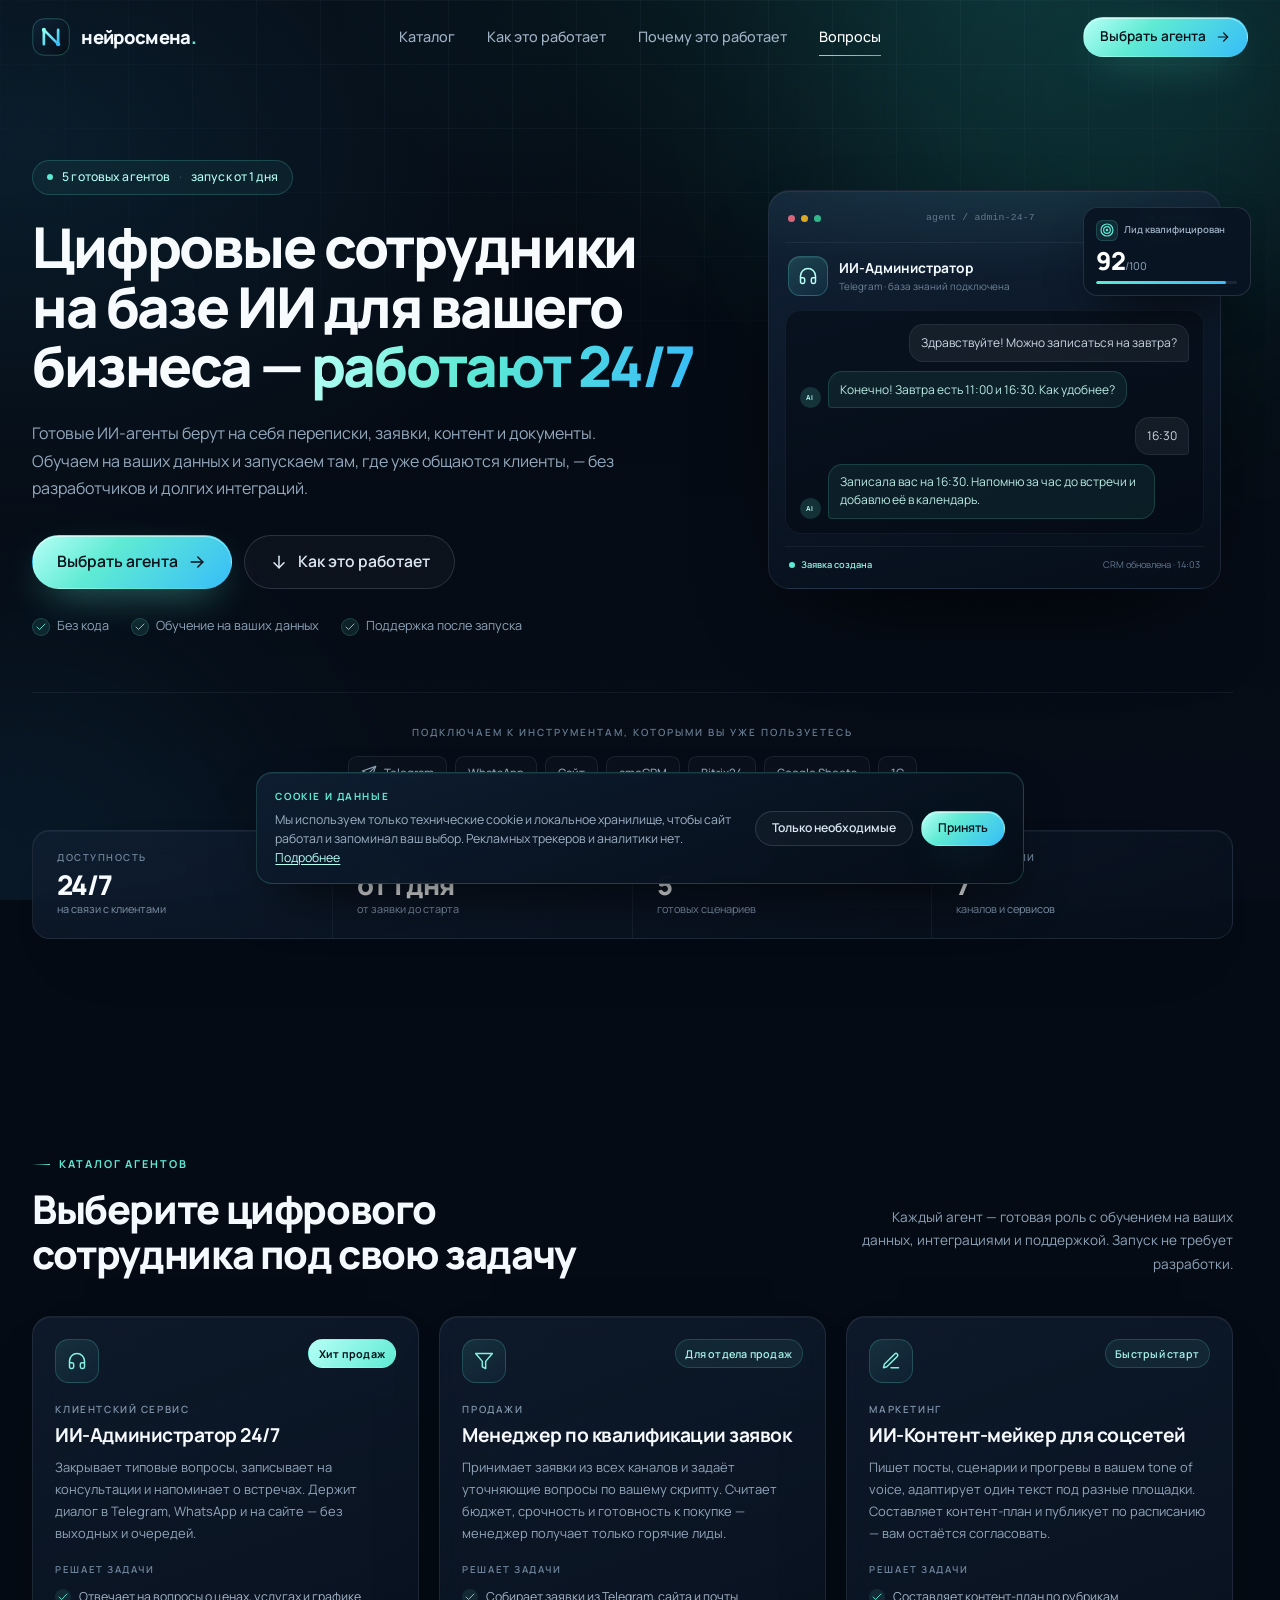
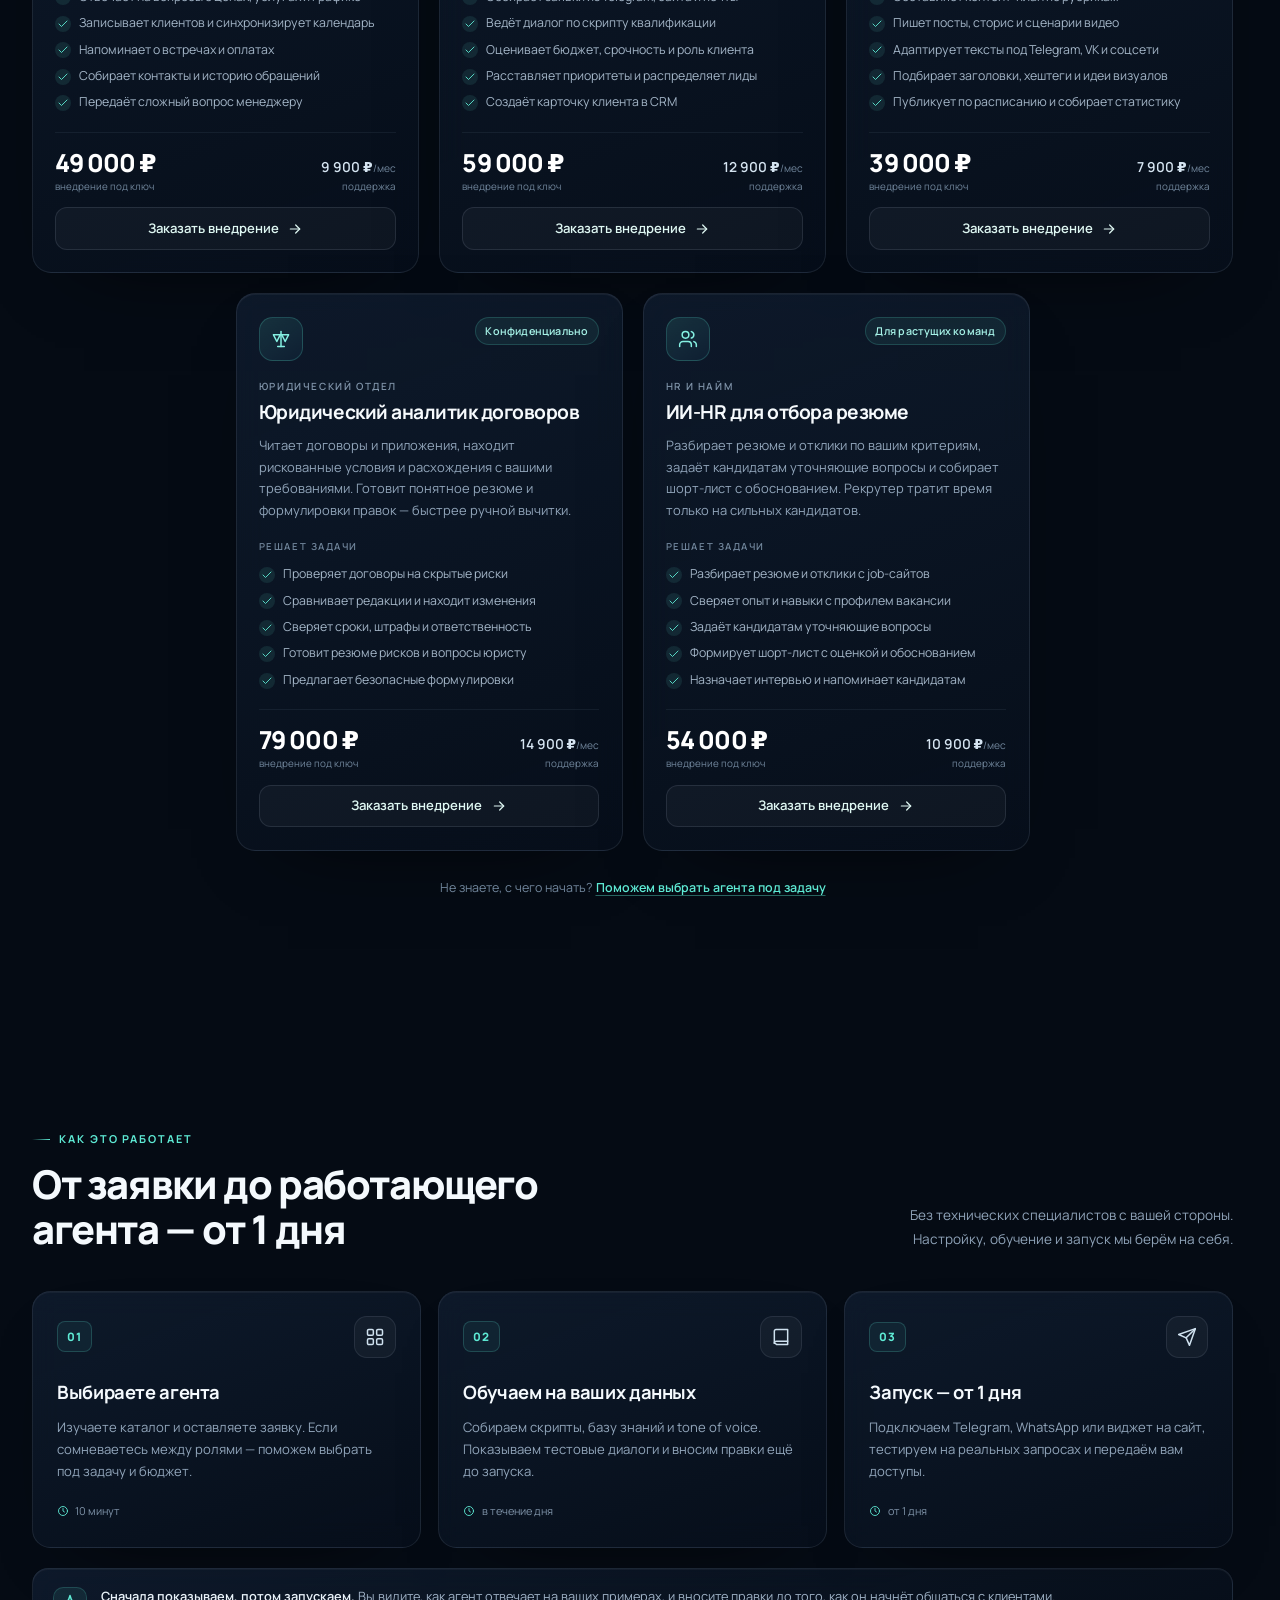
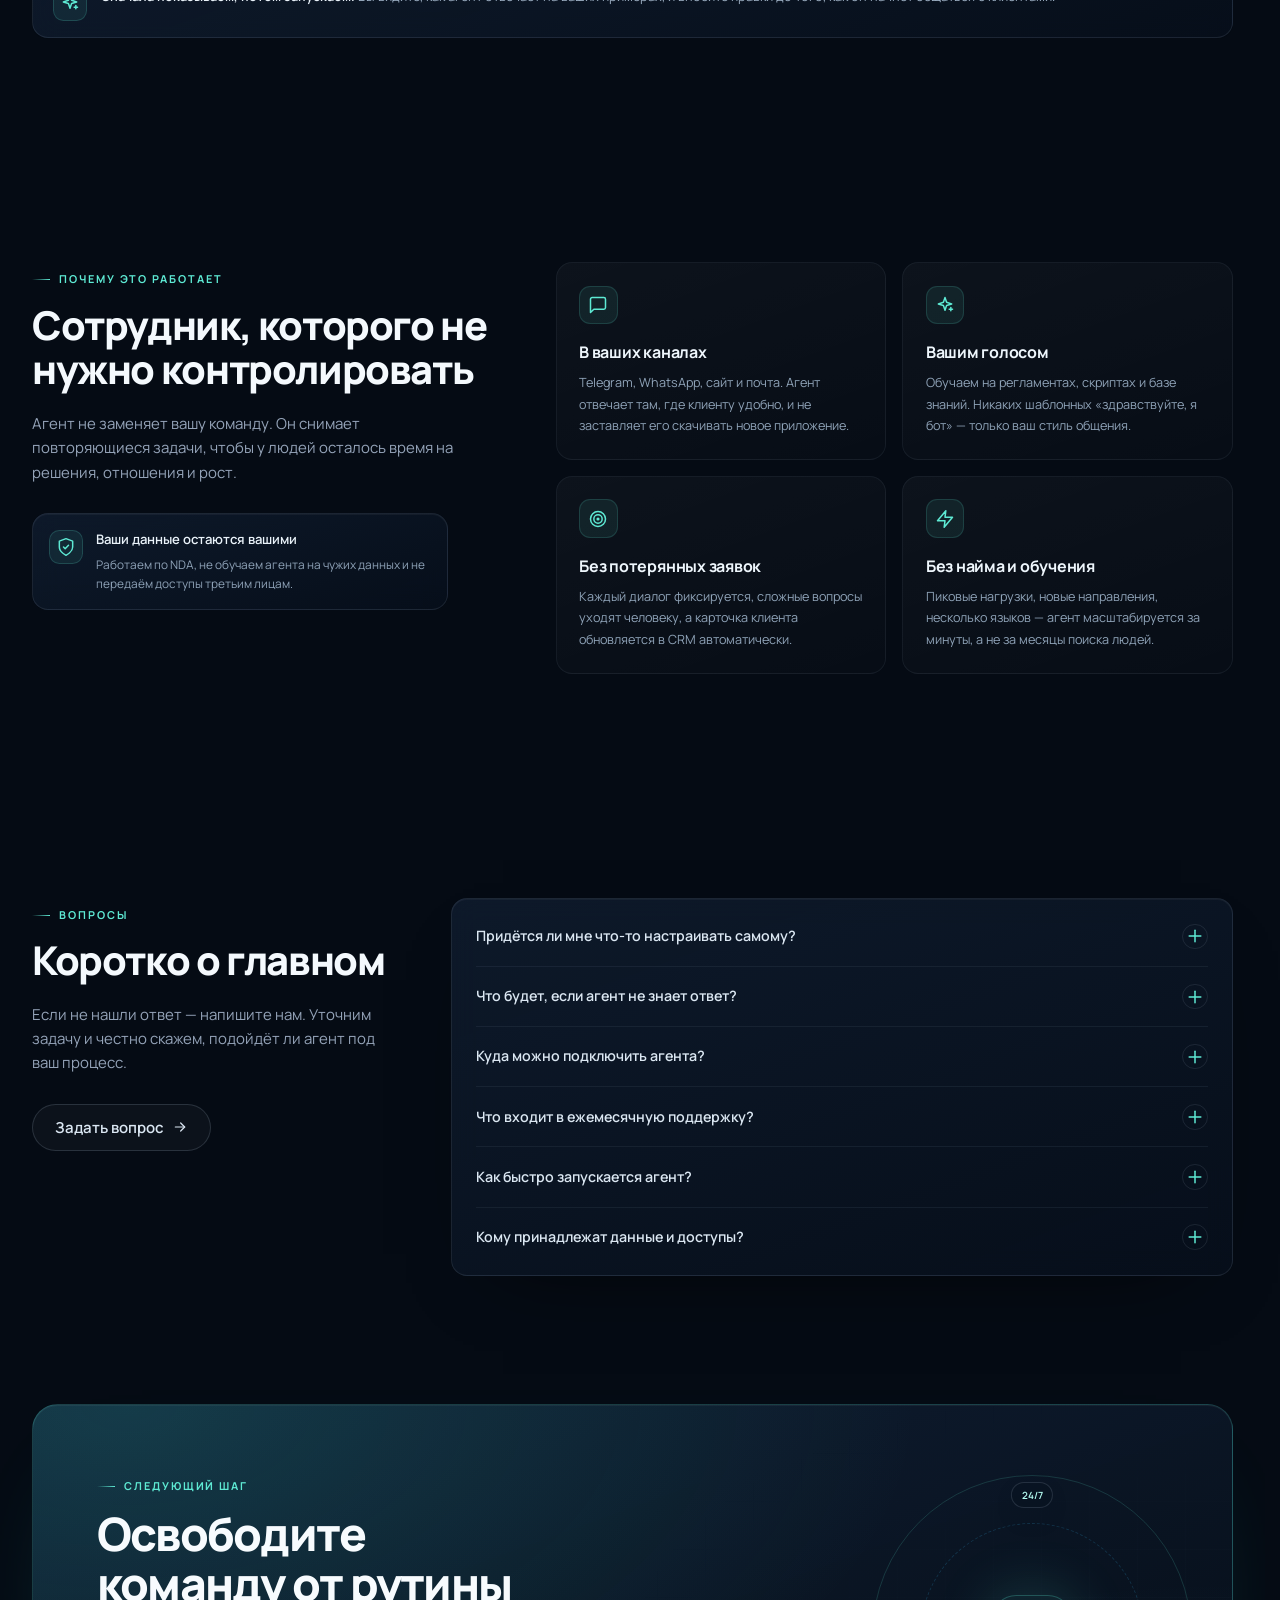
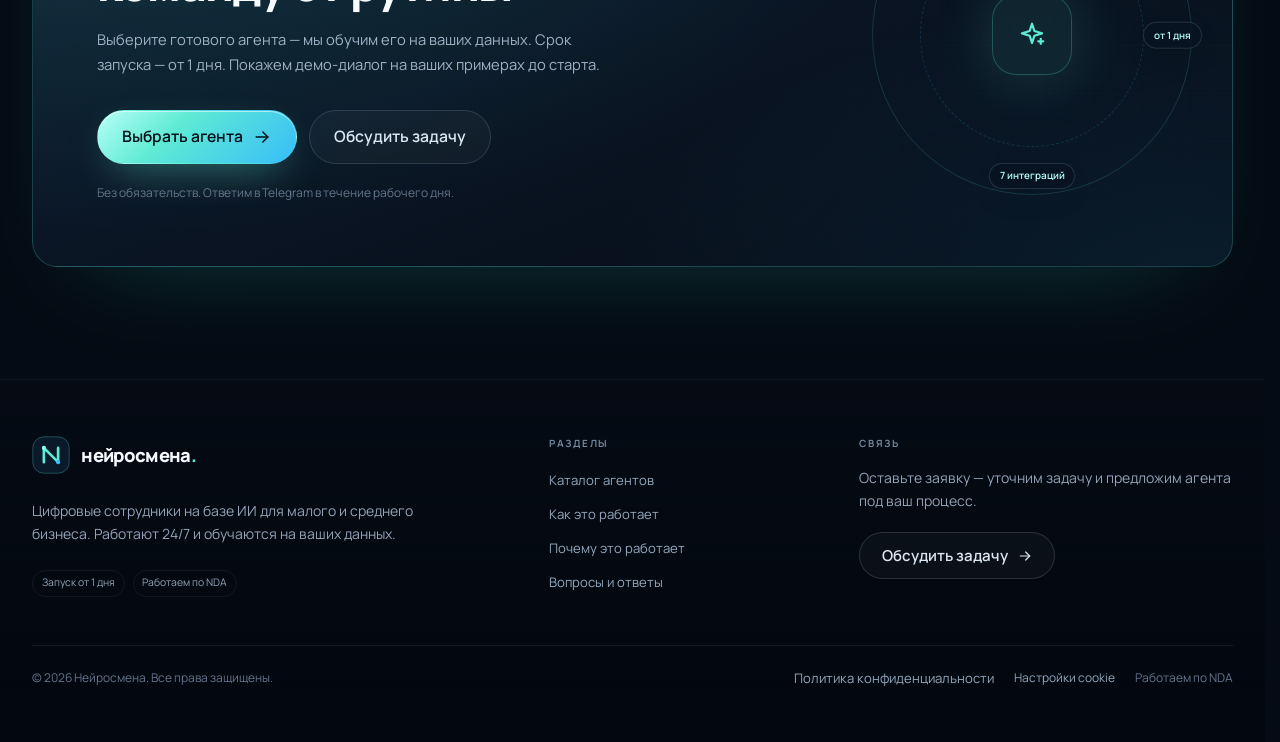
==== commit 266aa06b: "Add files via upload" ====
--- a/index.html
+++ b/index.html
@@ -4,7 +4,7 @@
   <meta charset="utf-8">
   <meta name="viewport" content="width=device-width, initial-scale=1">
   <title>Нейросмена — цифровые сотрудники на базе ИИ для бизнеса</title>
-  <meta name="description" content="Готовые ИИ-агенты для бизнеса: администратор 24/7, квалификация заявок, контент, юридический анализ договоров и HR-отбор. Обучение на ваших данных, запуск в Telegram или на сайте за 1 день.">
+  <meta name="description" content="Готовые ИИ-агенты для бизнеса: администратор 24/7, квалификация заявок, контент, юридический анализ договоров и HR-отбор. Обучение на ваших данных, запуск в Telegram или на сайте — от 1 дня.">
   <meta name="theme-color" content="#050b14">
   <meta name="color-scheme" content="dark">
   <meta name="robots" content="index, follow">
@@ -13,10 +13,10 @@
   <meta property="og:locale" content="ru_RU">
   <meta property="og:site_name" content="Нейросмена">
   <meta property="og:title" content="Нейросмена — цифровые сотрудники на базе ИИ">
-  <meta property="og:description" content="Пять готовых ИИ-агентов, которые работают 24/7. Обучение на ваших данных и запуск за 1 день.">
+  <meta property="og:description" content="Пять готовых ИИ-агентов, которые работают 24/7. Обучение на ваших данных и запуск от 1 дня.">
   <meta name="twitter:card" content="summary">
   <meta name="twitter:title" content="Нейросмена — цифровые сотрудники на базе ИИ">
-  <meta name="twitter:description" content="Пять готовых ИИ-агентов для бизнеса. Работают 24/7, обучаются на ваших данных, запускаются за 1 день.">
+  <meta name="twitter:description" content="Пять готовых ИИ-агентов для бизнеса. Работают 24/7, обучаются на ваших данных. Срок запуска — от 1 дня.">
 
   <link rel="icon" href="favicon.svg" type="image/svg+xml">
 
@@ -138,7 +138,7 @@
           <div class="lg:col-span-7">
             <div class="reveal hero-badge">
               <span class="live-dot" aria-hidden="true"></span>
-              5 готовых агентов <span class="text-slate-600">·</span> запуск за 1 день
+              5 готовых агентов <span class="text-slate-600">·</span> запуск от 1 дня
             </div>
 
             <h1 class="hero-title reveal" style="--delay:.05s">
@@ -251,7 +251,7 @@
           </div>
           <div class="stat">
             <dt>Запуск</dt>
-            <dd>1 день</dd>
+            <dd>от 1 дня</dd>
             <p>от заявки до старта</p>
           </div>
           <div class="stat">
@@ -519,7 +519,7 @@
         <div class="section-head reveal">
           <span class="eyebrow">Как это работает</span>
           <div class="section-head-row">
-            <h2 class="section-title">От заявки до работающего агента — один день</h2>
+            <h2 class="section-title">От заявки до работающего агента — от 1 дня</h2>
             <p class="section-lead">
               Без технических специалистов с вашей стороны. Настройку, обучение
               и запуск мы берём на себя.
@@ -555,7 +555,7 @@
               Собираем скрипты, базу знаний и tone of voice. Показываем тестовые
               диалоги и вносим правки ещё до запуска.
             </p>
-            <span class="step-meta"><svg class="icon icon-xs" aria-hidden="true"><use href="#i-clock"/></svg>в тот же день</span>
+            <span class="step-meta"><svg class="icon icon-xs" aria-hidden="true"><use href="#i-clock"/></svg>в течение дня</span>
           </article>
 
           <article class="step-card glass reveal" style="--delay:.14s">
@@ -565,12 +565,12 @@
                 <svg class="icon" aria-hidden="true"><use href="#i-send"/></svg>
               </span>
             </div>
-            <h3 class="step-title">Запускаем за 1 день</h3>
+            <h3 class="step-title">Запуск — от 1 дня</h3>
             <p class="step-desc">
               Подключаем Telegram, WhatsApp или виджет на сайт, тестируем на реальных
               запросах и передаём вам доступы.
             </p>
-            <span class="step-meta"><svg class="icon icon-xs" aria-hidden="true"><use href="#i-clock"/></svg>1 день</span>
+            <span class="step-meta"><svg class="icon icon-xs" aria-hidden="true"><use href="#i-clock"/></svg>от 1 дня</span>
           </article>
         </div>
 
@@ -688,7 +688,7 @@
                   <span>Как быстро запускается агент?</span>
                   <span class="faq-plus"><svg class="icon" aria-hidden="true"><use href="#i-plus"/></svg></span>
                 </summary>
-                <p>Базовый запуск — за 1 день после получения материалов и доступов. Сложные сценарии с несколькими каналами и интеграцией в CRM занимают 3–5 дней. Точный срок зафиксируем до начала работ.</p>
+                <p>Базовый запуск — от 1 дня после получения материалов и доступов. Сложные сценарии с несколькими каналами и интеграцией в CRM занимают 3–5 дней. Точный срок зафиксируем до начала работ.</p>
               </details>
               <details class="faq-item">
                 <summary>
@@ -711,8 +711,8 @@
             <span class="eyebrow">Следующий шаг</span>
             <h2 class="cta-title">Освободите команду от рутины</h2>
             <p class="cta-text">
-              Выберите готового агента — мы обучим его на ваших данных и запустим
-              за 1 день. Покажем демо-диалог на ваших примерах до старта.
+              Выберите готового агента — мы обучим его на ваших данных.
+              Срок запуска — от 1 дня. Покажем демо-диалог на ваших примерах до старта.
             </p>
             <div class="mt-8 flex flex-col gap-3 sm:flex-row">
               <a class="btn btn-primary btn-lg" href="#catalog">
@@ -735,7 +735,7 @@
               <svg class="icon" aria-hidden="true"><use href="#i-sparkles"/></svg>
             </div>
             <span class="orbit-chip orbit-chip-1">24/7</span>
-            <span class="orbit-chip orbit-chip-2">1 день</span>
+            <span class="orbit-chip orbit-chip-2">от 1 дня</span>
             <span class="orbit-chip orbit-chip-3">7 интеграций</span>
           </div>
         </div>
@@ -762,7 +762,7 @@
             Работают 24/7 и обучаются на ваших данных.
           </p>
           <div class="mt-6 flex flex-wrap gap-2">
-            <span class="footer-chip">Запуск за 1 день</span>
+            <span class="footer-chip">Запуск от 1 дня</span>
             <span class="footer-chip">Работаем по NDA</span>
           </div>
         </div>
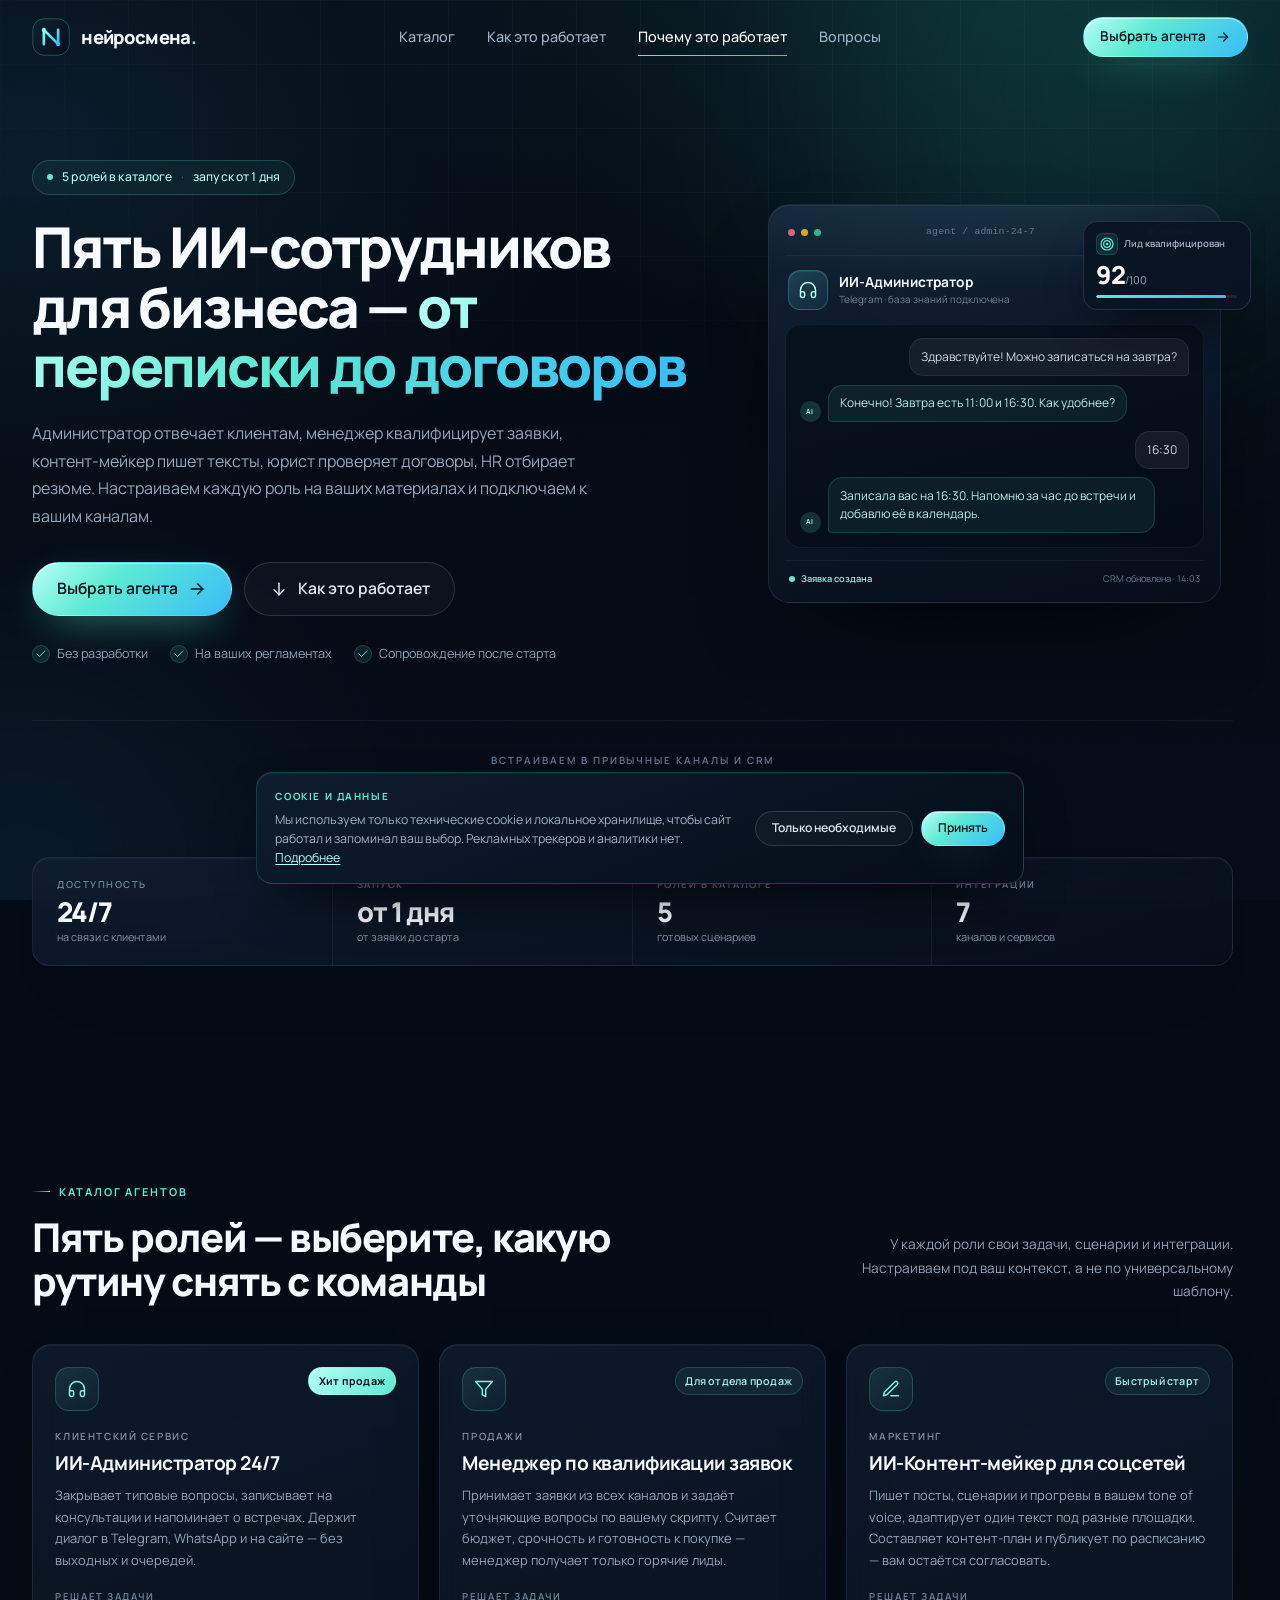
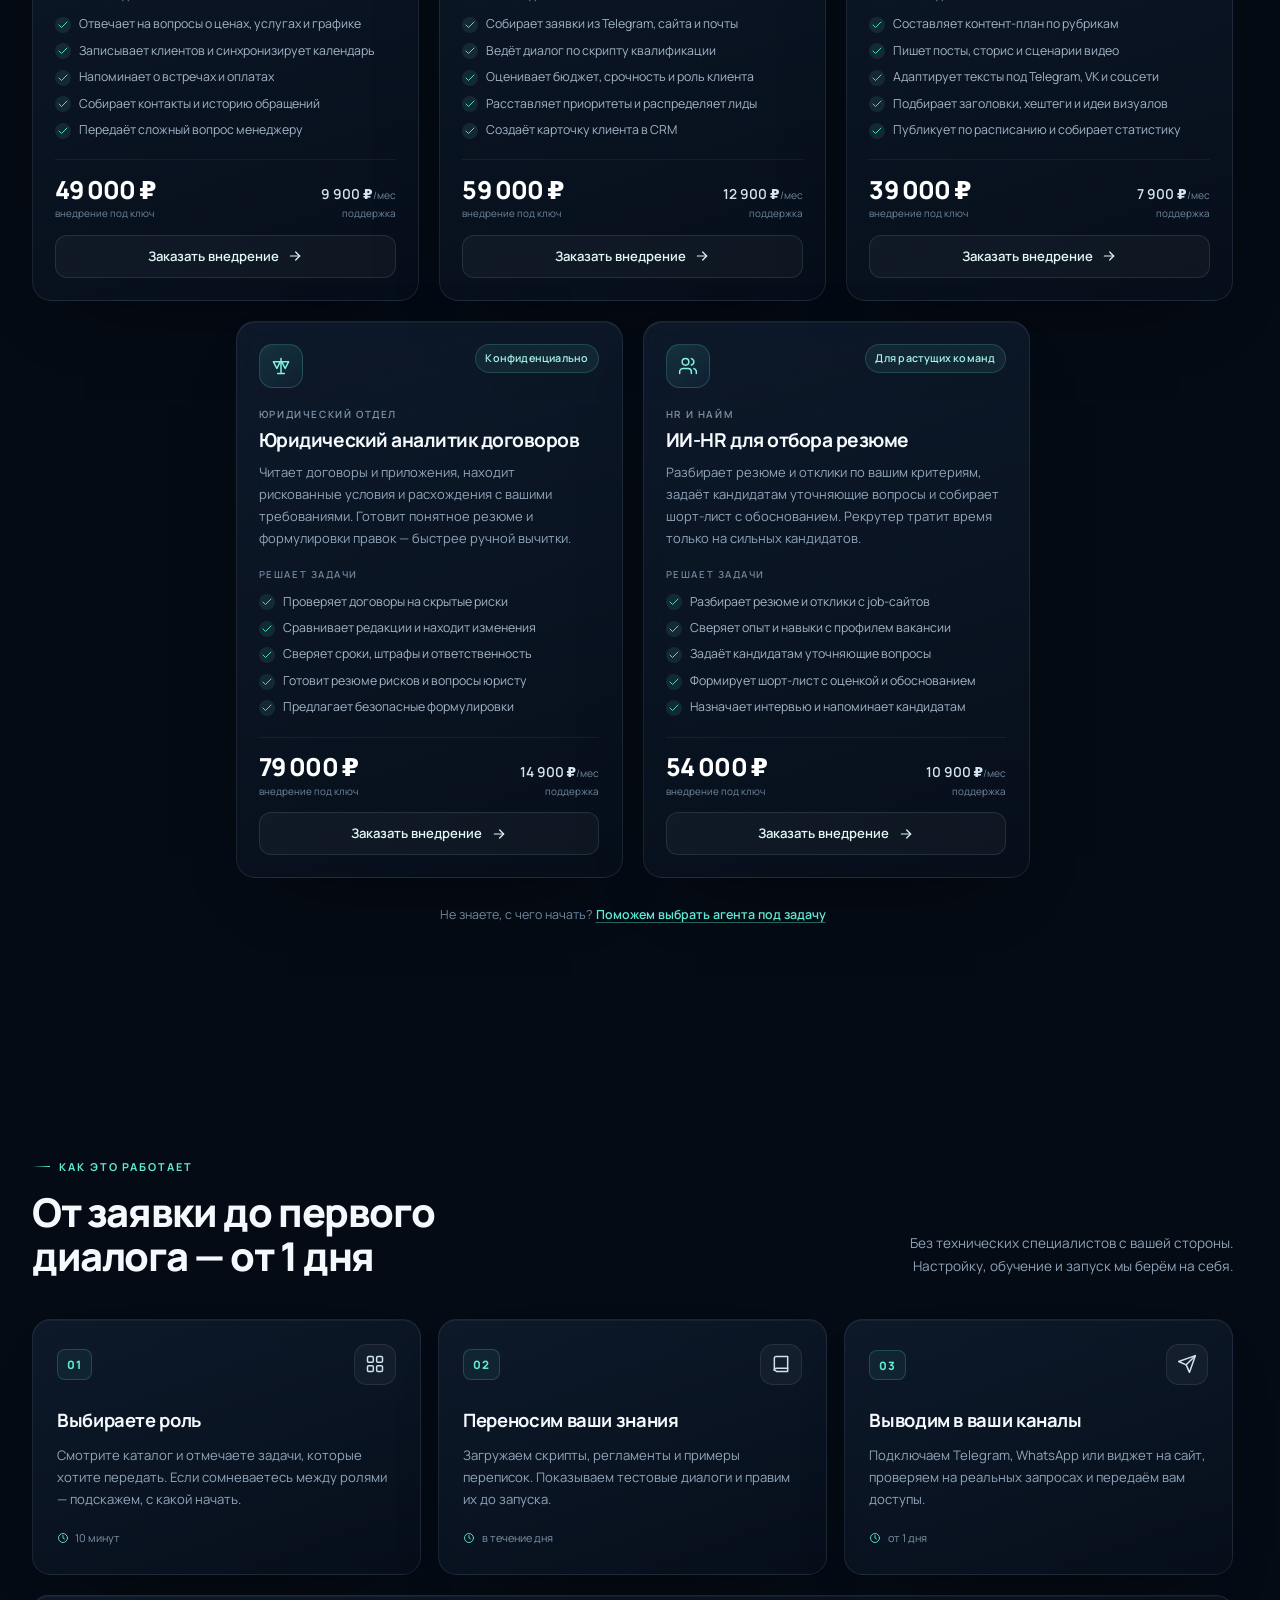
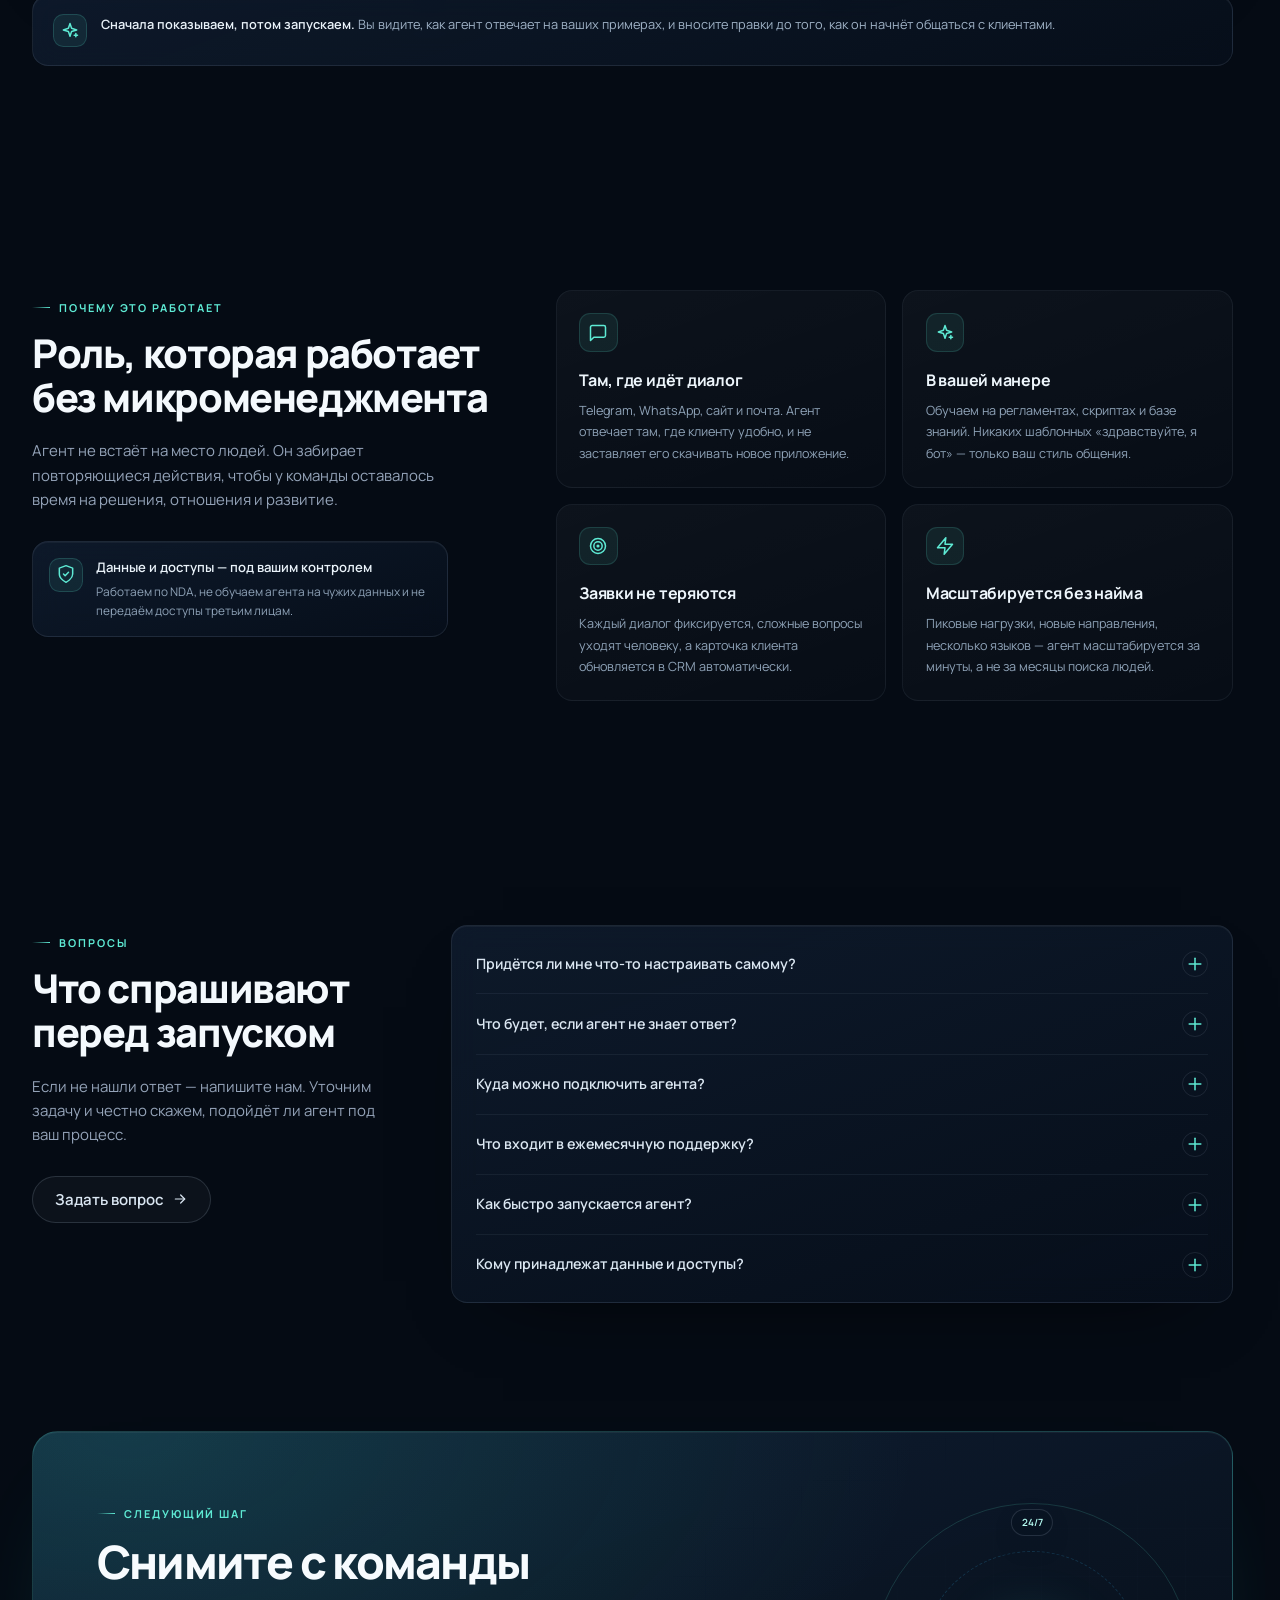
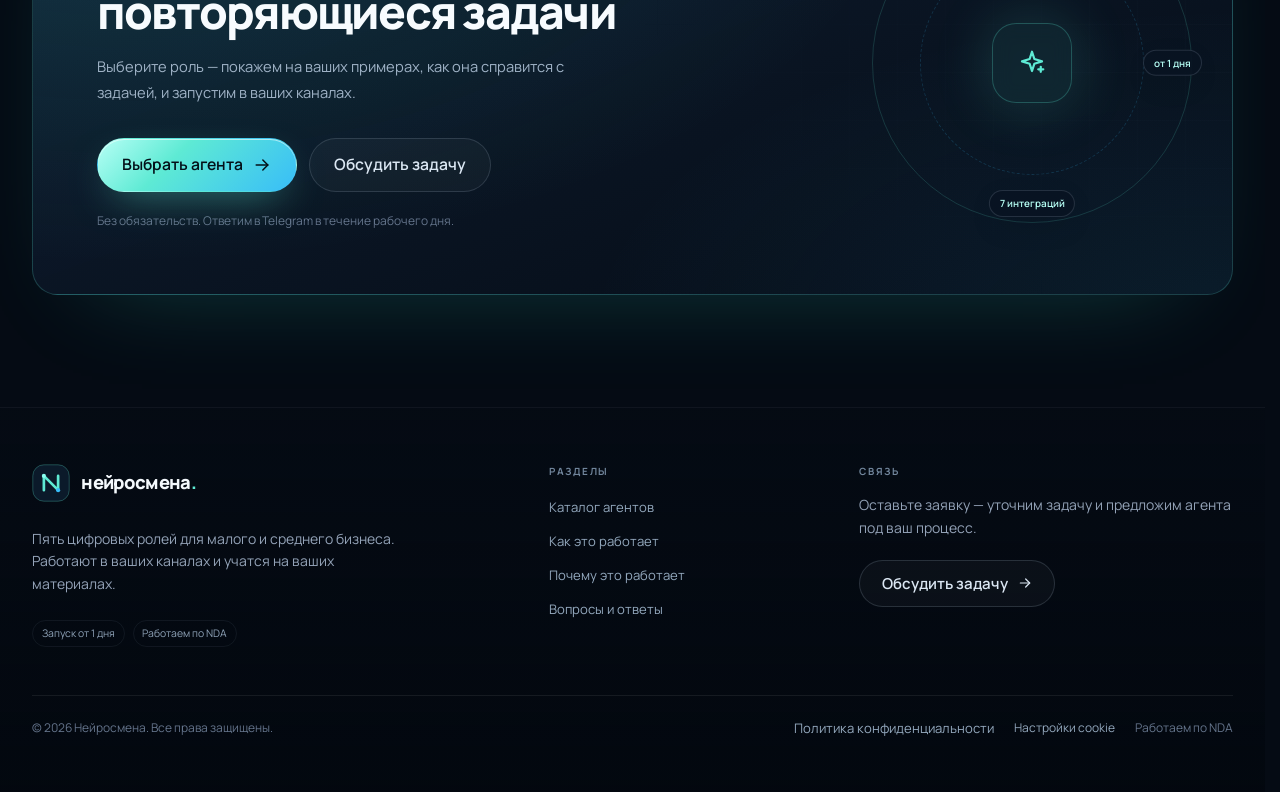
==== commit ee03f8b1: "Add files via upload" ====
--- a/index.html
+++ b/index.html
@@ -4,7 +4,7 @@
   <meta charset="utf-8">
   <meta name="viewport" content="width=device-width, initial-scale=1">
   <title>Нейросмена — цифровые сотрудники на базе ИИ для бизнеса</title>
-  <meta name="description" content="Готовые ИИ-агенты для бизнеса: администратор 24/7, квалификация заявок, контент, юридический анализ договоров и HR-отбор. Обучение на ваших данных, запуск в Telegram или на сайте — от 1 дня.">
+  <meta name="description" content="Пять ИИ-сотрудников для бизнеса: администратор, квалификация заявок, контент, юридическая проверка договоров и HR-отбор. Настройка на ваших материалах, запуск от 1 дня.">
   <meta name="theme-color" content="#050b14">
   <meta name="color-scheme" content="dark">
   <meta name="robots" content="index, follow">
@@ -13,10 +13,10 @@
   <meta property="og:locale" content="ru_RU">
   <meta property="og:site_name" content="Нейросмена">
   <meta property="og:title" content="Нейросмена — цифровые сотрудники на базе ИИ">
-  <meta property="og:description" content="Пять готовых ИИ-агентов, которые работают 24/7. Обучение на ваших данных и запуск от 1 дня.">
+  <meta property="og:description" content="Пять ИИ-сотрудников для бизнеса — от переписки до договоров. Настройка на ваших материалах, запуск от 1 дня.">
   <meta name="twitter:card" content="summary">
   <meta name="twitter:title" content="Нейросмена — цифровые сотрудники на базе ИИ">
-  <meta name="twitter:description" content="Пять готовых ИИ-агентов для бизнеса. Работают 24/7, обучаются на ваших данных. Срок запуска — от 1 дня.">
+  <meta name="twitter:description" content="Пять ИИ-сотрудников для бизнеса: отвечают, квалифицируют заявки, пишут контент и проверяют документы. Запуск от 1 дня.">
 
   <link rel="icon" href="favicon.svg" type="image/svg+xml">
 
@@ -138,18 +138,19 @@
           <div class="lg:col-span-7">
             <div class="reveal hero-badge">
               <span class="live-dot" aria-hidden="true"></span>
-              5 готовых агентов <span class="text-slate-600">·</span> запуск от 1 дня
+              5 ролей в каталоге <span class="text-slate-600">·</span> запуск от 1 дня
             </div>
 
             <h1 class="hero-title reveal" style="--delay:.05s">
-              Цифровые сотрудники на базе ИИ для вашего бизнеса —
-              <span class="text-gradient">работают 24/7</span>
+              Пять ИИ-сотрудников для бизнеса —
+              <span class="text-gradient">от переписки до договоров</span>
             </h1>
 
             <p class="hero-sub reveal" style="--delay:.1s">
-              Готовые ИИ-агенты берут на себя переписки, заявки, контент и документы.
-              Обучаем на ваших данных и запускаем там, где уже общаются клиенты, —
-              без разработчиков и долгих интеграций.
+              Администратор отвечает клиентам, менеджер квалифицирует заявки,
+              контент-мейкер пишет тексты, юрист проверяет договоры, HR отбирает
+              резюме. Настраиваем каждую роль на ваших материалах и подключаем
+              к вашим каналам.
             </p>
 
             <div class="mt-8 flex flex-col gap-3 sm:flex-row reveal" style="--delay:.15s">
@@ -164,9 +165,9 @@
             </div>
 
             <ul class="hero-trust reveal" style="--delay:.2s">
-              <li><span class="tick"><svg class="icon icon-xs" aria-hidden="true"><use href="#i-check"/></svg></span>Без кода</li>
-              <li><span class="tick"><svg class="icon icon-xs" aria-hidden="true"><use href="#i-check"/></svg></span>Обучение на ваших данных</li>
-              <li><span class="tick"><svg class="icon icon-xs" aria-hidden="true"><use href="#i-check"/></svg></span>Поддержка после запуска</li>
+              <li><span class="tick"><svg class="icon icon-xs" aria-hidden="true"><use href="#i-check"/></svg></span>Без разработки</li>
+              <li><span class="tick"><svg class="icon icon-xs" aria-hidden="true"><use href="#i-check"/></svg></span>На ваших регламентах</li>
+              <li><span class="tick"><svg class="icon icon-xs" aria-hidden="true"><use href="#i-check"/></svg></span>Сопровождение после старта</li>
             </ul>
           </div>
 
@@ -231,7 +232,7 @@
         </div>
 
         <div class="integrations reveal" style="--delay:.1s">
-          <p class="integrations-label">Подключаем к инструментам, которыми вы уже пользуетесь</p>
+          <p class="integrations-label">Встраиваем в привычные каналы и CRM</p>
           <ul class="integration-list">
             <li class="integration-chip"><svg class="icon icon-sm" aria-hidden="true"><use href="#i-telegram"/></svg>Telegram</li>
             <li class="integration-chip">WhatsApp</li>
@@ -274,10 +275,10 @@
         <div class="section-head reveal">
           <span class="eyebrow">Каталог агентов</span>
           <div class="section-head-row">
-            <h2 class="section-title">Выберите цифрового сотрудника под свою задачу</h2>
+            <h2 class="section-title">Пять ролей — выберите, какую рутину снять с команды</h2>
             <p class="section-lead">
-              Каждый агент — готовая роль с обучением на ваших данных, интеграциями
-              и поддержкой. Запуск не требует разработки.
+              У каждой роли свои задачи, сценарии и интеграции. Настраиваем под ваш
+              контекст, а не по универсальному шаблону.
             </p>
           </div>
         </div>
@@ -519,7 +520,7 @@
         <div class="section-head reveal">
           <span class="eyebrow">Как это работает</span>
           <div class="section-head-row">
-            <h2 class="section-title">От заявки до работающего агента — от 1 дня</h2>
+            <h2 class="section-title">От заявки до первого диалога — от 1 дня</h2>
             <p class="section-lead">
               Без технических специалистов с вашей стороны. Настройку, обучение
               и запуск мы берём на себя.
@@ -535,10 +536,10 @@
                 <svg class="icon" aria-hidden="true"><use href="#i-grid"/></svg>
               </span>
             </div>
-            <h3 class="step-title">Выбираете агента</h3>
+            <h3 class="step-title">Выбираете роль</h3>
             <p class="step-desc">
-              Изучаете каталог и оставляете заявку. Если сомневаетесь между ролями —
-              поможем выбрать под задачу и бюджет.
+              Смотрите каталог и отмечаете задачи, которые хотите передать. Если
+              сомневаетесь между ролями — подскажем, с какой начать.
             </p>
             <span class="step-meta"><svg class="icon icon-xs" aria-hidden="true"><use href="#i-clock"/></svg>10 минут</span>
           </article>
@@ -550,10 +551,10 @@
                 <svg class="icon" aria-hidden="true"><use href="#i-book"/></svg>
               </span>
             </div>
-            <h3 class="step-title">Обучаем на ваших данных</h3>
+            <h3 class="step-title">Переносим ваши знания</h3>
             <p class="step-desc">
-              Собираем скрипты, базу знаний и tone of voice. Показываем тестовые
-              диалоги и вносим правки ещё до запуска.
+              Загружаем скрипты, регламенты и примеры переписок. Показываем тестовые
+              диалоги и правим их до запуска.
             </p>
             <span class="step-meta"><svg class="icon icon-xs" aria-hidden="true"><use href="#i-clock"/></svg>в течение дня</span>
           </article>
@@ -565,9 +566,9 @@
                 <svg class="icon" aria-hidden="true"><use href="#i-send"/></svg>
               </span>
             </div>
-            <h3 class="step-title">Запуск — от 1 дня</h3>
+            <h3 class="step-title">Выводим в ваши каналы</h3>
             <p class="step-desc">
-              Подключаем Telegram, WhatsApp или виджет на сайт, тестируем на реальных
+              Подключаем Telegram, WhatsApp или виджет на сайт, проверяем на реальных
               запросах и передаём вам доступы.
             </p>
             <span class="step-meta"><svg class="icon icon-xs" aria-hidden="true"><use href="#i-clock"/></svg>от 1 дня</span>
@@ -592,15 +593,15 @@
           <div class="lg:col-span-5">
             <div class="lg:sticky lg:top-28 reveal">
               <span class="eyebrow">Почему это работает</span>
-              <h2 class="section-title mt-4">Сотрудник, которого не нужно контролировать</h2>
+              <h2 class="section-title mt-4">Роль, которая работает без микроменеджмента</h2>
               <p class="mt-5 max-w-md text-[15px] leading-relaxed text-slate-400">
-                Агент не заменяет вашу команду. Он снимает повторяющиеся задачи,
-                чтобы у людей осталось время на решения, отношения и рост.
+                Агент не встаёт на место людей. Он забирает повторяющиеся действия,
+                чтобы у команды оставалось время на решения, отношения и развитие.
               </p>
               <div class="why-note glass">
                 <div class="why-note-icon"><svg class="icon" aria-hidden="true"><use href="#i-shield"/></svg></div>
                 <div>
-                  <p class="why-note-title">Ваши данные остаются вашими</p>
+                  <p class="why-note-title">Данные и доступы — под вашим контролем</p>
                   <p class="why-note-text">Работаем по NDA, не обучаем агента на чужих данных и не передаём доступы третьим лицам.</p>
                 </div>
               </div>
@@ -610,22 +611,22 @@
           <div class="grid gap-4 sm:grid-cols-2 lg:col-span-7">
             <article class="feature-card reveal" style="--delay:0s">
               <span class="feature-icon"><svg class="icon" aria-hidden="true"><use href="#i-chat"/></svg></span>
-              <h3>В ваших каналах</h3>
+              <h3>Там, где идёт диалог</h3>
               <p>Telegram, WhatsApp, сайт и почта. Агент отвечает там, где клиенту удобно, и не заставляет его скачивать новое приложение.</p>
             </article>
             <article class="feature-card reveal" style="--delay:.05s">
               <span class="feature-icon"><svg class="icon" aria-hidden="true"><use href="#i-sparkles"/></svg></span>
-              <h3>Вашим голосом</h3>
+              <h3>В вашей манере</h3>
               <p>Обучаем на регламентах, скриптах и базе знаний. Никаких шаблонных «здравствуйте, я бот» — только ваш стиль общения.</p>
             </article>
             <article class="feature-card reveal" style="--delay:.1s">
               <span class="feature-icon"><svg class="icon" aria-hidden="true"><use href="#i-target"/></svg></span>
-              <h3>Без потерянных заявок</h3>
+              <h3>Заявки не теряются</h3>
               <p>Каждый диалог фиксируется, сложные вопросы уходят человеку, а карточка клиента обновляется в CRM автоматически.</p>
             </article>
             <article class="feature-card reveal" style="--delay:.15s">
               <span class="feature-icon"><svg class="icon" aria-hidden="true"><use href="#i-bolt"/></svg></span>
-              <h3>Без найма и обучения</h3>
+              <h3>Масштабируется без найма</h3>
               <p>Пиковые нагрузки, новые направления, несколько языков — агент масштабируется за минуты, а не за месяцы поиска людей.</p>
             </article>
           </div>
@@ -639,7 +640,7 @@
         <div class="grid gap-10 lg:grid-cols-12 lg:gap-14">
           <div class="lg:col-span-4 reveal">
             <span class="eyebrow">Вопросы</span>
-            <h2 class="section-title mt-4">Коротко о главном</h2>
+            <h2 class="section-title mt-4">Что спрашивают перед запуском</h2>
             <p class="mt-5 max-w-sm text-[15px] leading-relaxed text-slate-400">
               Если не нашли ответ — напишите нам. Уточним задачу и честно скажем,
               подойдёт ли агент под ваш процесс.
@@ -709,10 +710,10 @@
         <div class="cta-panel reveal">
           <div class="cta-content">
             <span class="eyebrow">Следующий шаг</span>
-            <h2 class="cta-title">Освободите команду от рутины</h2>
+            <h2 class="cta-title">Снимите с команды повторяющиеся задачи</h2>
             <p class="cta-text">
-              Выберите готового агента — мы обучим его на ваших данных.
-              Срок запуска — от 1 дня. Покажем демо-диалог на ваших примерах до старта.
+              Выберите роль — покажем на ваших примерах, как она справится с задачей,
+              и запустим в ваших каналах.
             </p>
             <div class="mt-8 flex flex-col gap-3 sm:flex-row">
               <a class="btn btn-primary btn-lg" href="#catalog">
@@ -758,8 +759,8 @@
             <span class="brand-name">нейросмена<span class="brand-dot">.</span></span>
           </a>
           <p class="mt-5 max-w-sm text-sm leading-relaxed text-slate-400">
-            Цифровые сотрудники на базе ИИ для малого и среднего бизнеса.
-            Работают 24/7 и обучаются на ваших данных.
+            Пять цифровых ролей для малого и среднего бизнеса. Работают в ваших
+            каналах и учатся на ваших материалах.
           </p>
           <div class="mt-6 flex flex-wrap gap-2">
             <span class="footer-chip">Запуск от 1 дня</span>
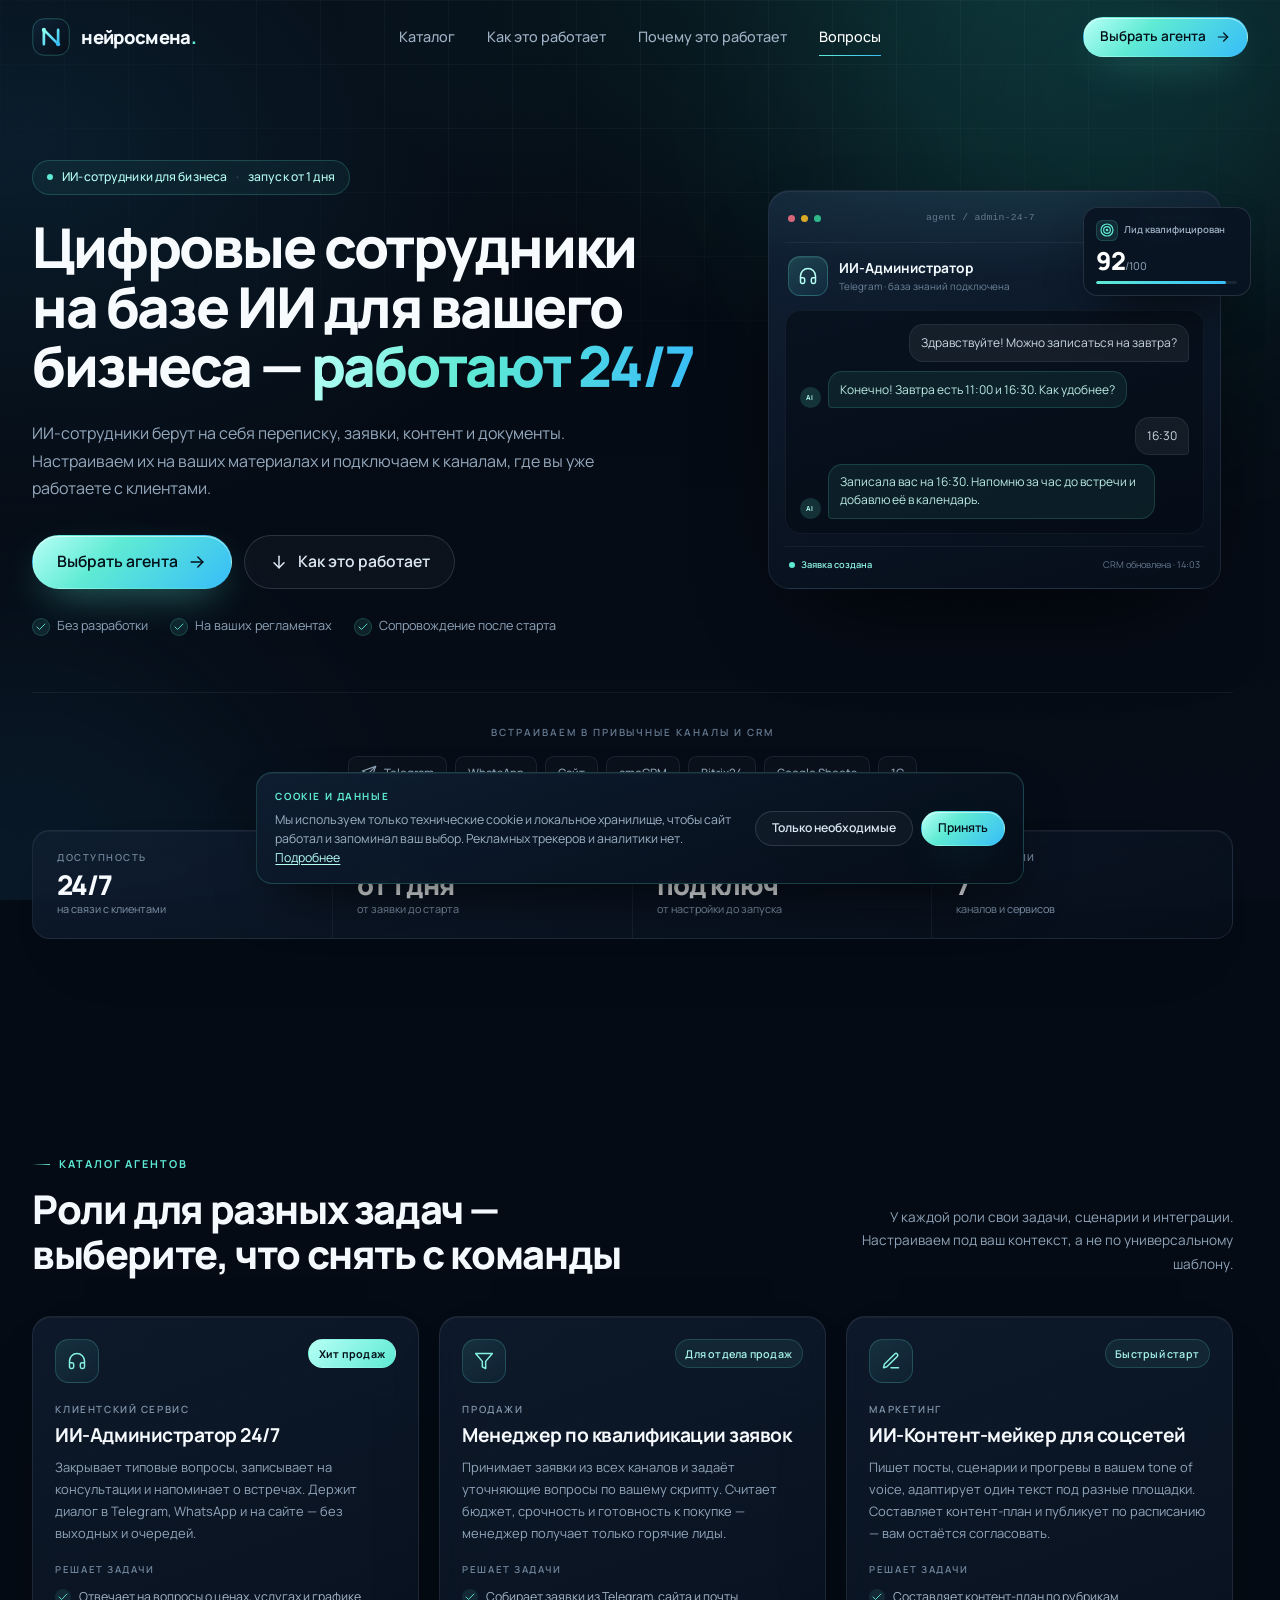
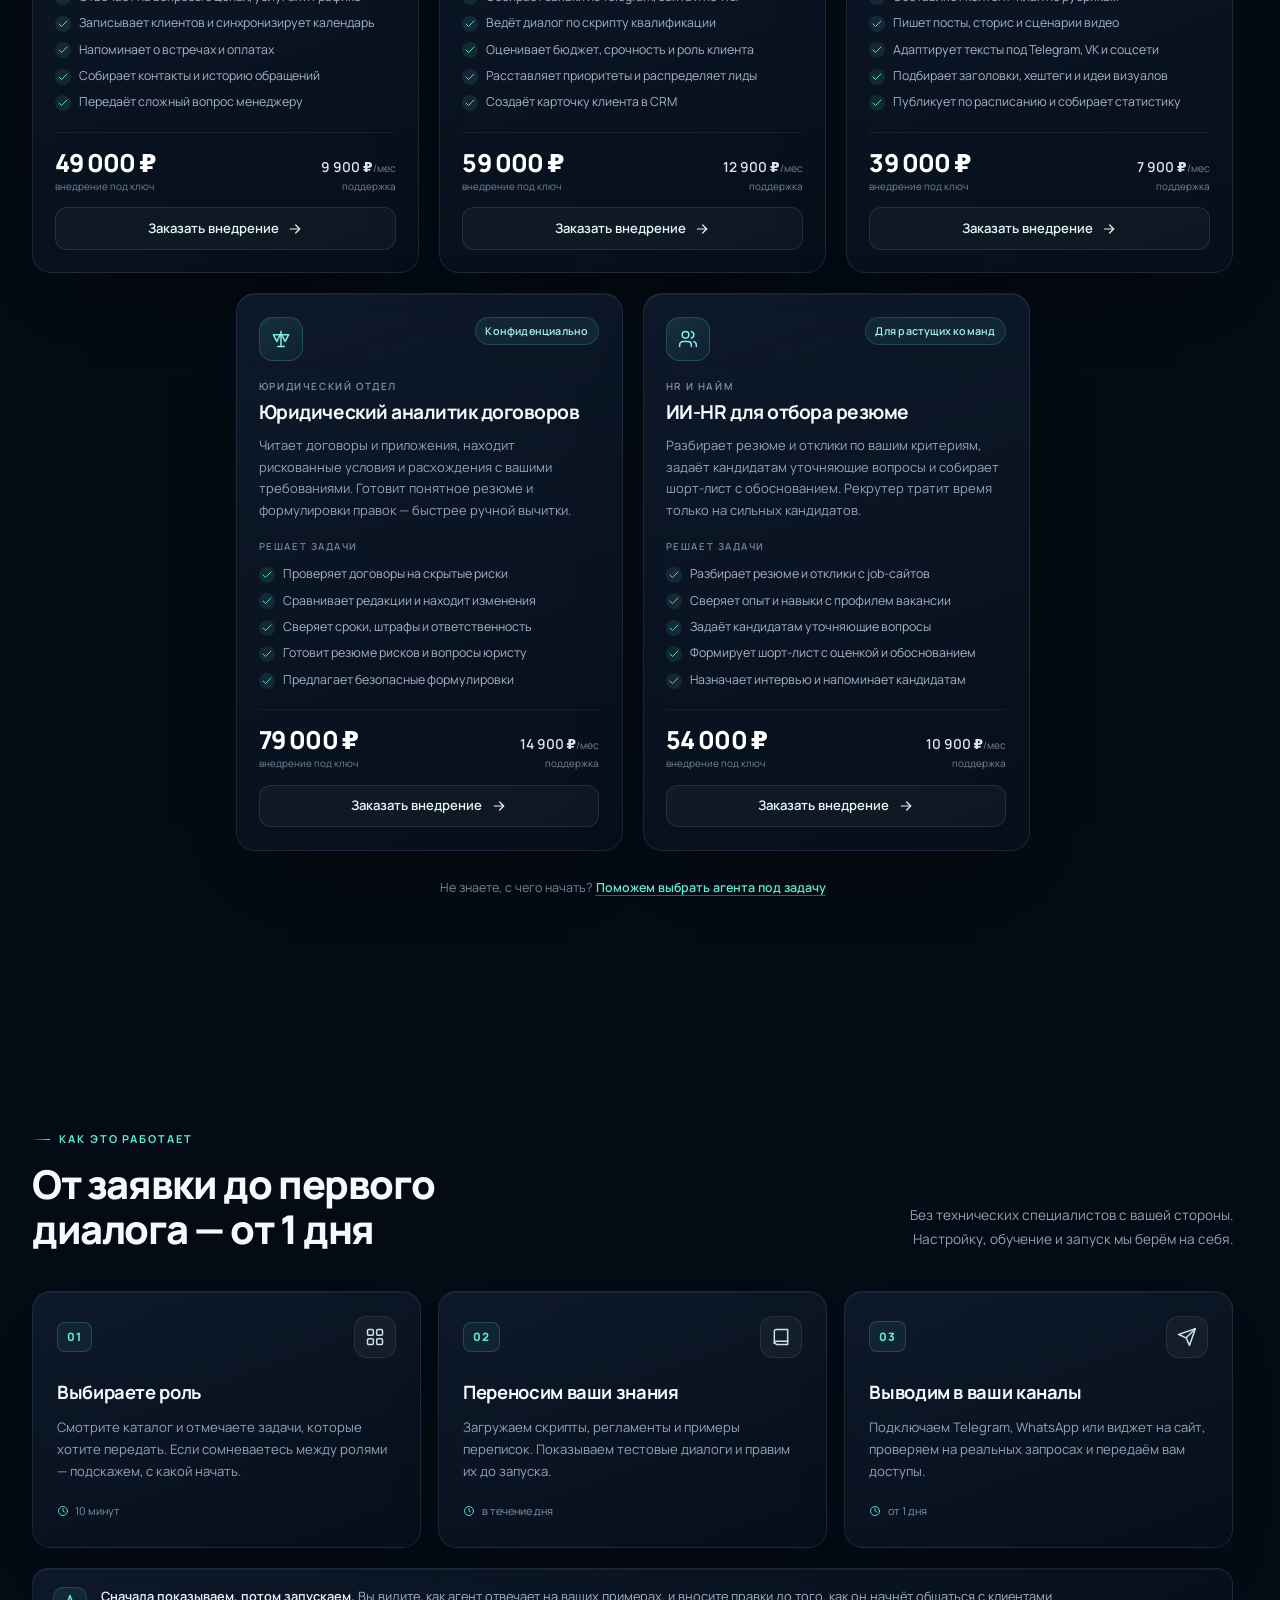
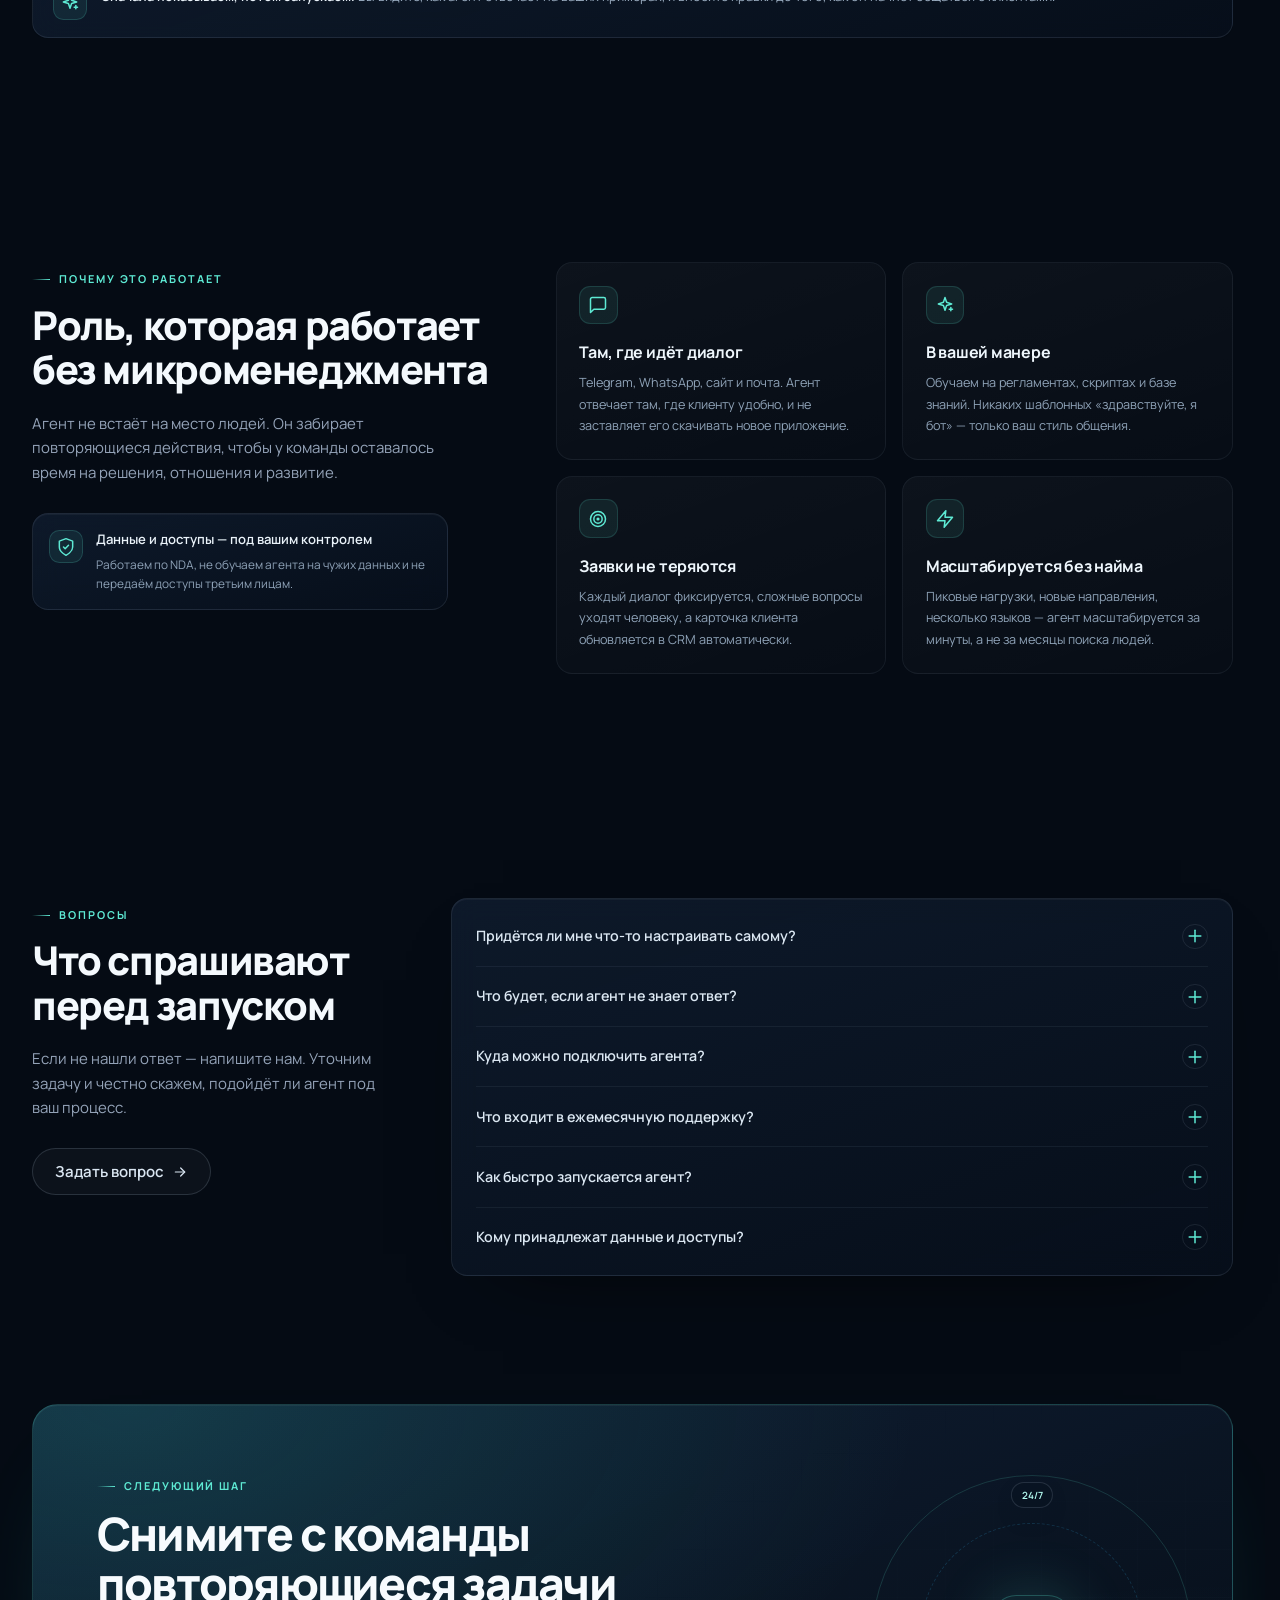
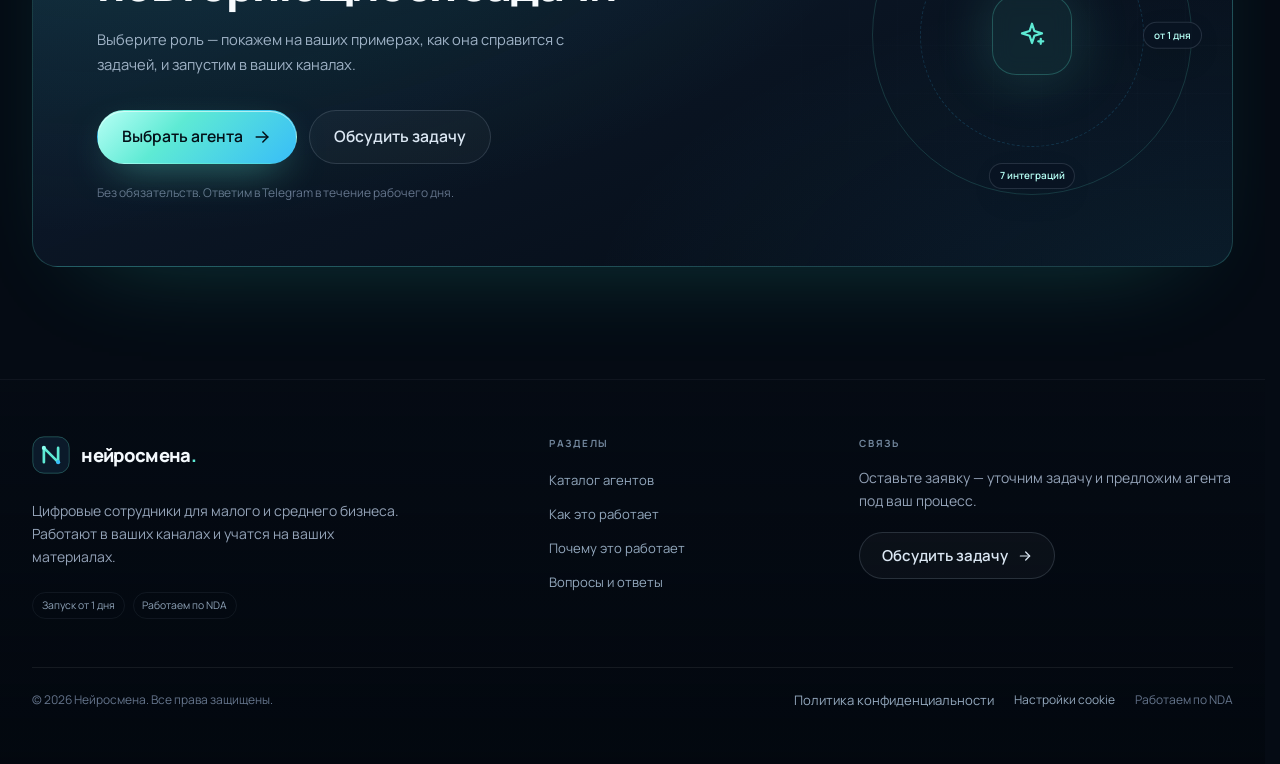
==== commit 491f6a46: "Add files via upload" ====
--- a/index.html
+++ b/index.html
@@ -4,7 +4,7 @@
   <meta charset="utf-8">
   <meta name="viewport" content="width=device-width, initial-scale=1">
   <title>Нейросмена — цифровые сотрудники на базе ИИ для бизнеса</title>
-  <meta name="description" content="Пять ИИ-сотрудников для бизнеса: администратор, квалификация заявок, контент, юридическая проверка договоров и HR-отбор. Настройка на ваших материалах, запуск от 1 дня.">
+  <meta name="description" content="ИИ-сотрудники для бизнеса: переписка с клиентами, заявки, контент и работа с документами. Настройка на ваших материалах, запуск от 1 дня.">
   <meta name="theme-color" content="#050b14">
   <meta name="color-scheme" content="dark">
   <meta name="robots" content="index, follow">
@@ -13,10 +13,10 @@
   <meta property="og:locale" content="ru_RU">
   <meta property="og:site_name" content="Нейросмена">
   <meta property="og:title" content="Нейросмена — цифровые сотрудники на базе ИИ">
-  <meta property="og:description" content="Пять ИИ-сотрудников для бизнеса — от переписки до договоров. Настройка на ваших материалах, запуск от 1 дня.">
+  <meta property="og:description" content="ИИ-сотрудники для бизнеса — от переписки до договоров. Настройка на ваших материалах, запуск от 1 дня.">
   <meta name="twitter:card" content="summary">
   <meta name="twitter:title" content="Нейросмена — цифровые сотрудники на базе ИИ">
-  <meta name="twitter:description" content="Пять ИИ-сотрудников для бизнеса: отвечают, квалифицируют заявки, пишут контент и проверяют документы. Запуск от 1 дня.">
+  <meta name="twitter:description" content="ИИ-сотрудники для бизнеса: отвечают, квалифицируют заявки, пишут контент и проверяют документы. Запуск от 1 дня.">
 
   <link rel="icon" href="favicon.svg" type="image/svg+xml">
 
@@ -138,19 +138,18 @@
           <div class="lg:col-span-7">
             <div class="reveal hero-badge">
               <span class="live-dot" aria-hidden="true"></span>
-              5 ролей в каталоге <span class="text-slate-600">·</span> запуск от 1 дня
+              ИИ-сотрудники для бизнеса <span class="text-slate-600">·</span> запуск от 1 дня
             </div>
 
             <h1 class="hero-title reveal" style="--delay:.05s">
-              Пять ИИ-сотрудников для бизнеса —
-              <span class="text-gradient">от переписки до договоров</span>
+              Цифровые сотрудники на базе ИИ для вашего бизнеса —
+              <span class="text-gradient">работают 24/7</span>
             </h1>
 
             <p class="hero-sub reveal" style="--delay:.1s">
-              Администратор отвечает клиентам, менеджер квалифицирует заявки,
-              контент-мейкер пишет тексты, юрист проверяет договоры, HR отбирает
-              резюме. Настраиваем каждую роль на ваших материалах и подключаем
-              к вашим каналам.
+              ИИ-сотрудники берут на себя переписку, заявки, контент и документы.
+              Настраиваем их на ваших материалах и подключаем к каналам,
+              где вы уже работаете с клиентами.
             </p>
 
             <div class="mt-8 flex flex-col gap-3 sm:flex-row reveal" style="--delay:.15s">
@@ -256,9 +255,9 @@
             <p>от заявки до старта</p>
           </div>
           <div class="stat">
-            <dt>Ролей в каталоге</dt>
-            <dd>5</dd>
-            <p>готовых сценариев</p>
+            <dt>Формат</dt>
+            <dd>под ключ</dd>
+            <p>от настройки до запуска</p>
           </div>
           <div class="stat">
             <dt>Интеграции</dt>
@@ -275,7 +274,7 @@
         <div class="section-head reveal">
           <span class="eyebrow">Каталог агентов</span>
           <div class="section-head-row">
-            <h2 class="section-title">Пять ролей — выберите, какую рутину снять с команды</h2>
+            <h2 class="section-title">Роли для разных задач — выберите, что снять с команды</h2>
             <p class="section-lead">
               У каждой роли свои задачи, сценарии и интеграции. Настраиваем под ваш
               контекст, а не по универсальному шаблону.
@@ -759,7 +758,7 @@
             <span class="brand-name">нейросмена<span class="brand-dot">.</span></span>
           </a>
           <p class="mt-5 max-w-sm text-sm leading-relaxed text-slate-400">
-            Пять цифровых ролей для малого и среднего бизнеса. Работают в ваших
+            Цифровые сотрудники для малого и среднего бизнеса. Работают в ваших
             каналах и учатся на ваших материалах.
           </p>
           <div class="mt-6 flex flex-wrap gap-2">
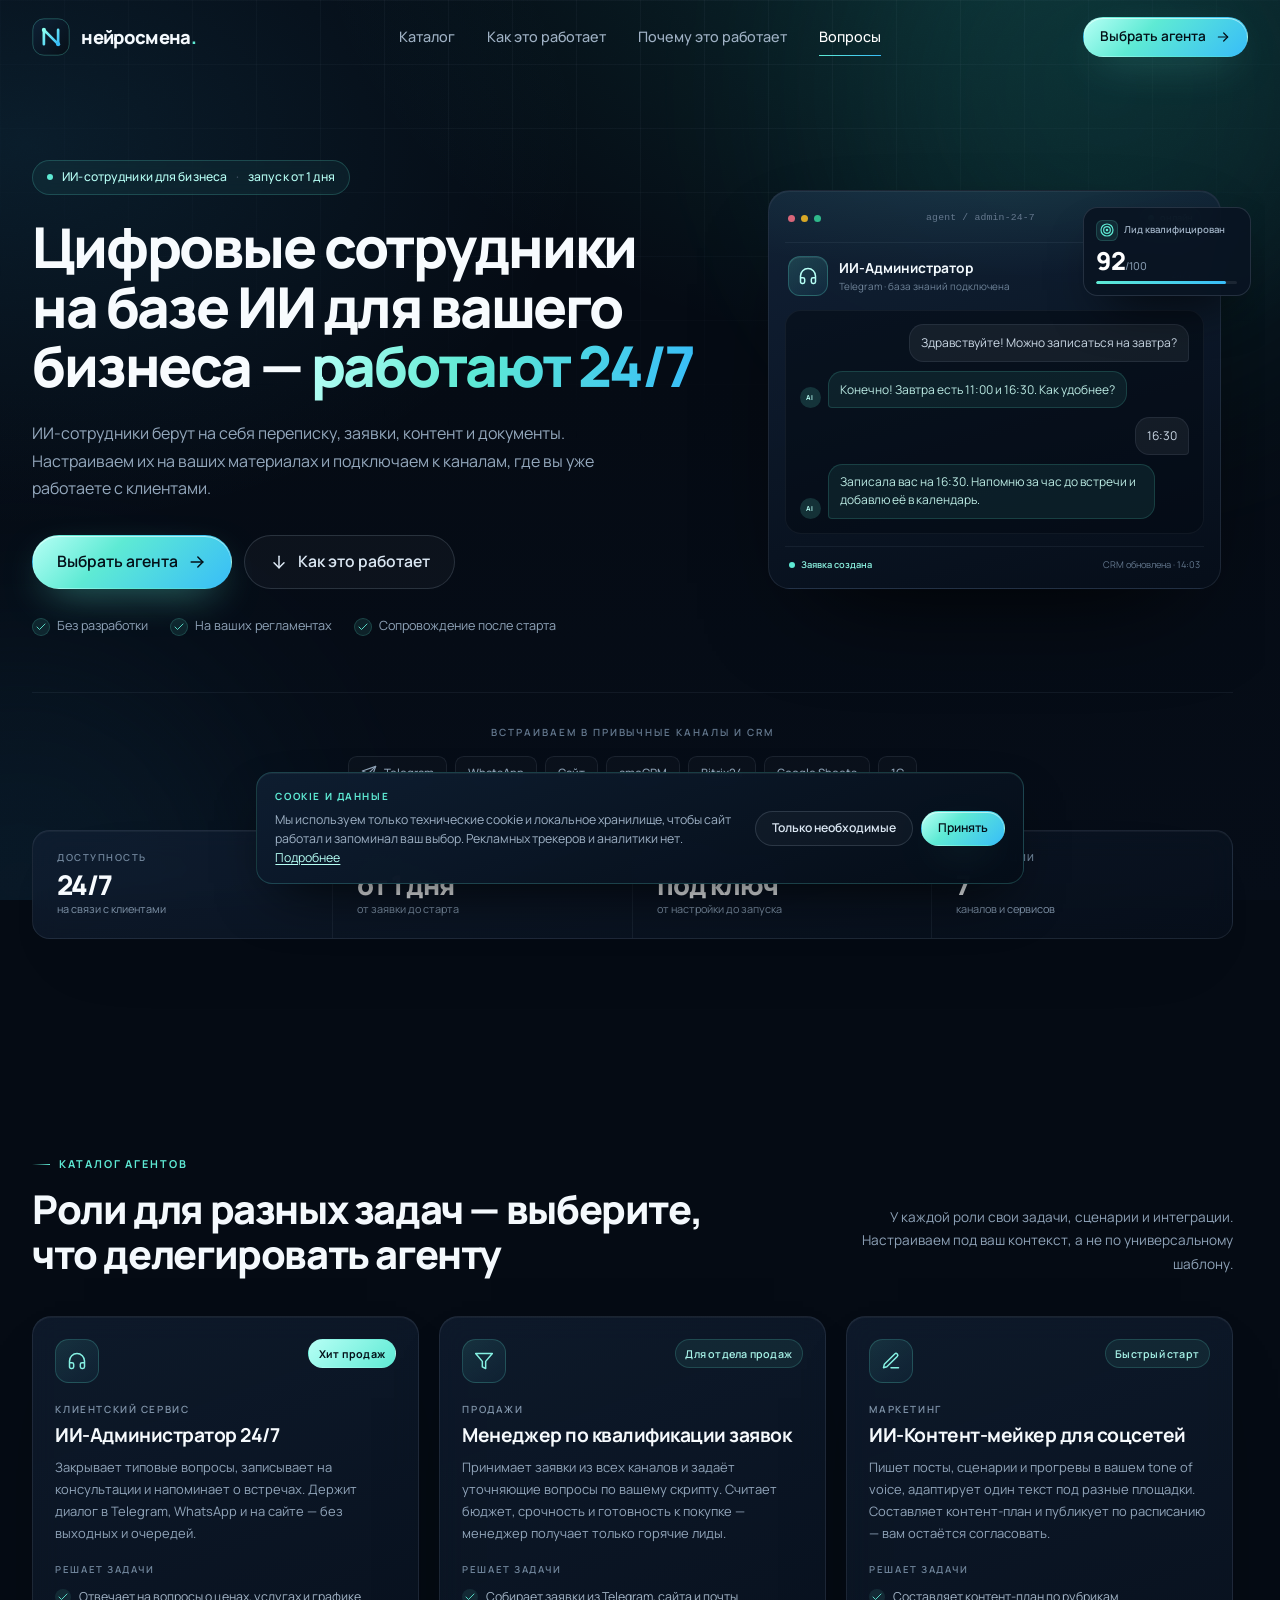
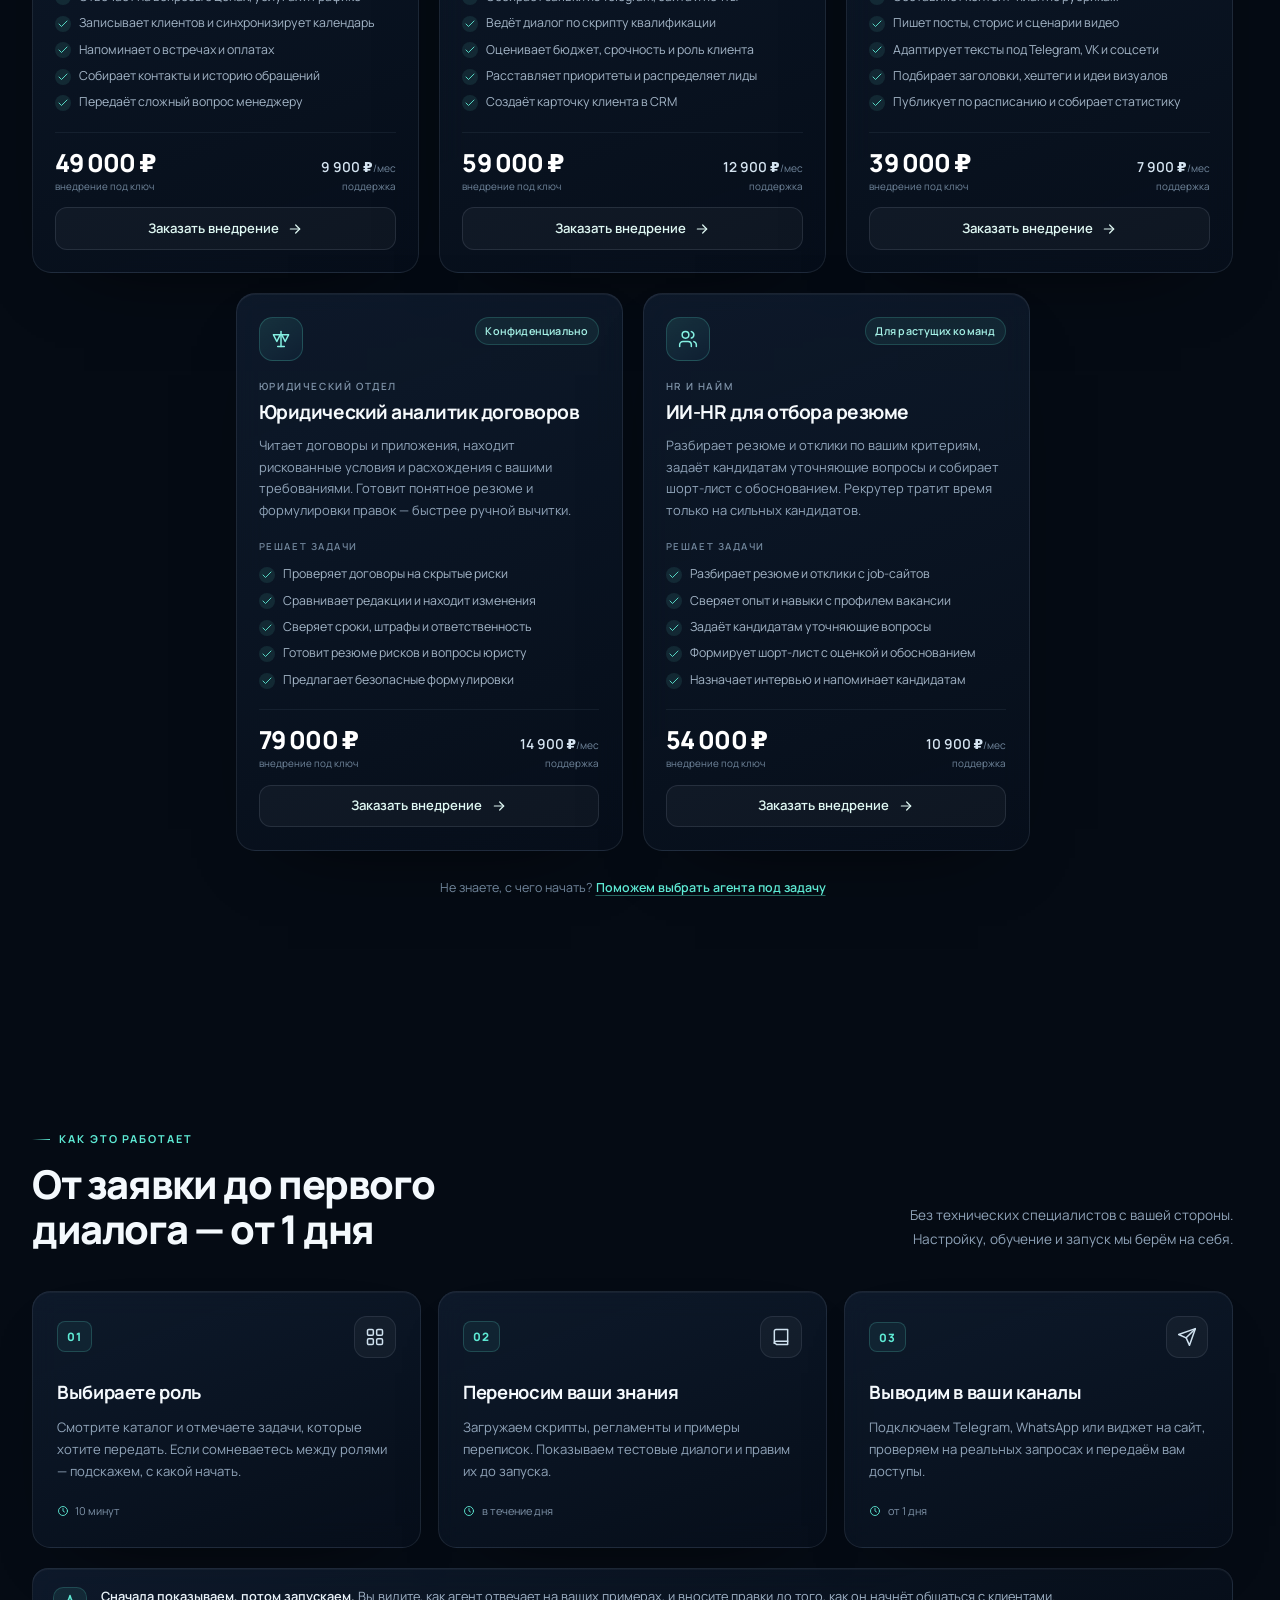
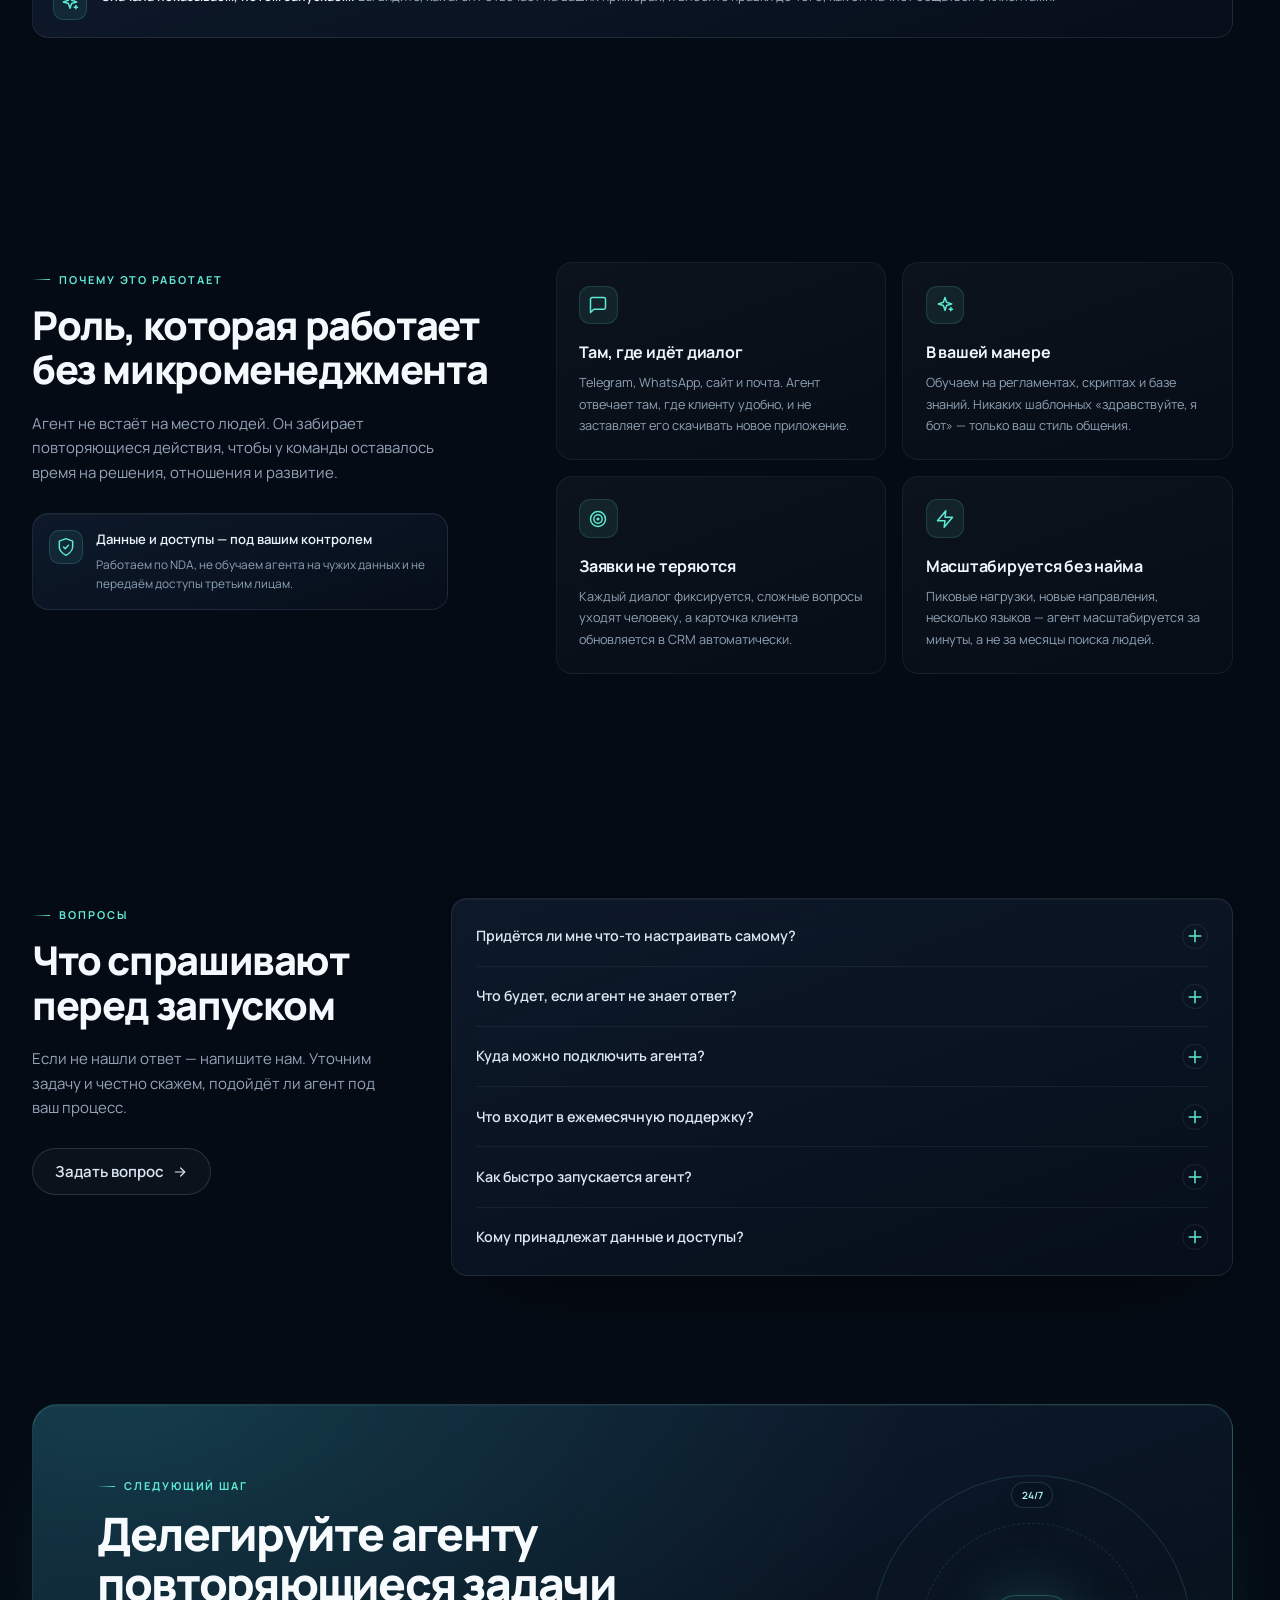
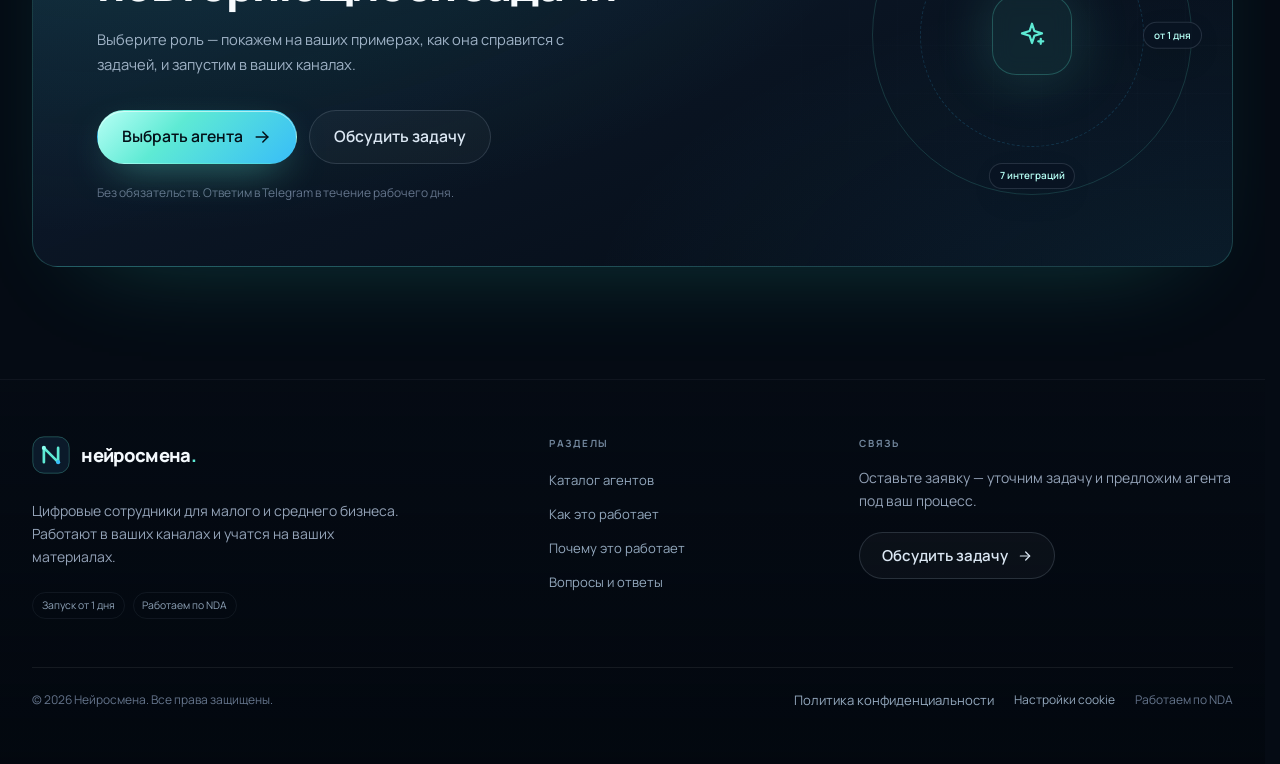
==== commit af693028: "Add files via upload" ====
--- a/index.html
+++ b/index.html
@@ -274,7 +274,7 @@
         <div class="section-head reveal">
           <span class="eyebrow">Каталог агентов</span>
           <div class="section-head-row">
-            <h2 class="section-title">Роли для разных задач — выберите, что снять с команды</h2>
+            <h2 class="section-title">Роли для разных задач — выберите, что делегировать агенту</h2>
             <p class="section-lead">
               У каждой роли свои задачи, сценарии и интеграции. Настраиваем под ваш
               контекст, а не по универсальному шаблону.
@@ -709,7 +709,7 @@
         <div class="cta-panel reveal">
           <div class="cta-content">
             <span class="eyebrow">Следующий шаг</span>
-            <h2 class="cta-title">Снимите с команды повторяющиеся задачи</h2>
+            <h2 class="cta-title">Делегируйте агенту повторяющиеся задачи</h2>
             <p class="cta-text">
               Выберите роль — покажем на ваших примерах, как она справится с задачей,
               и запустим в ваших каналах.
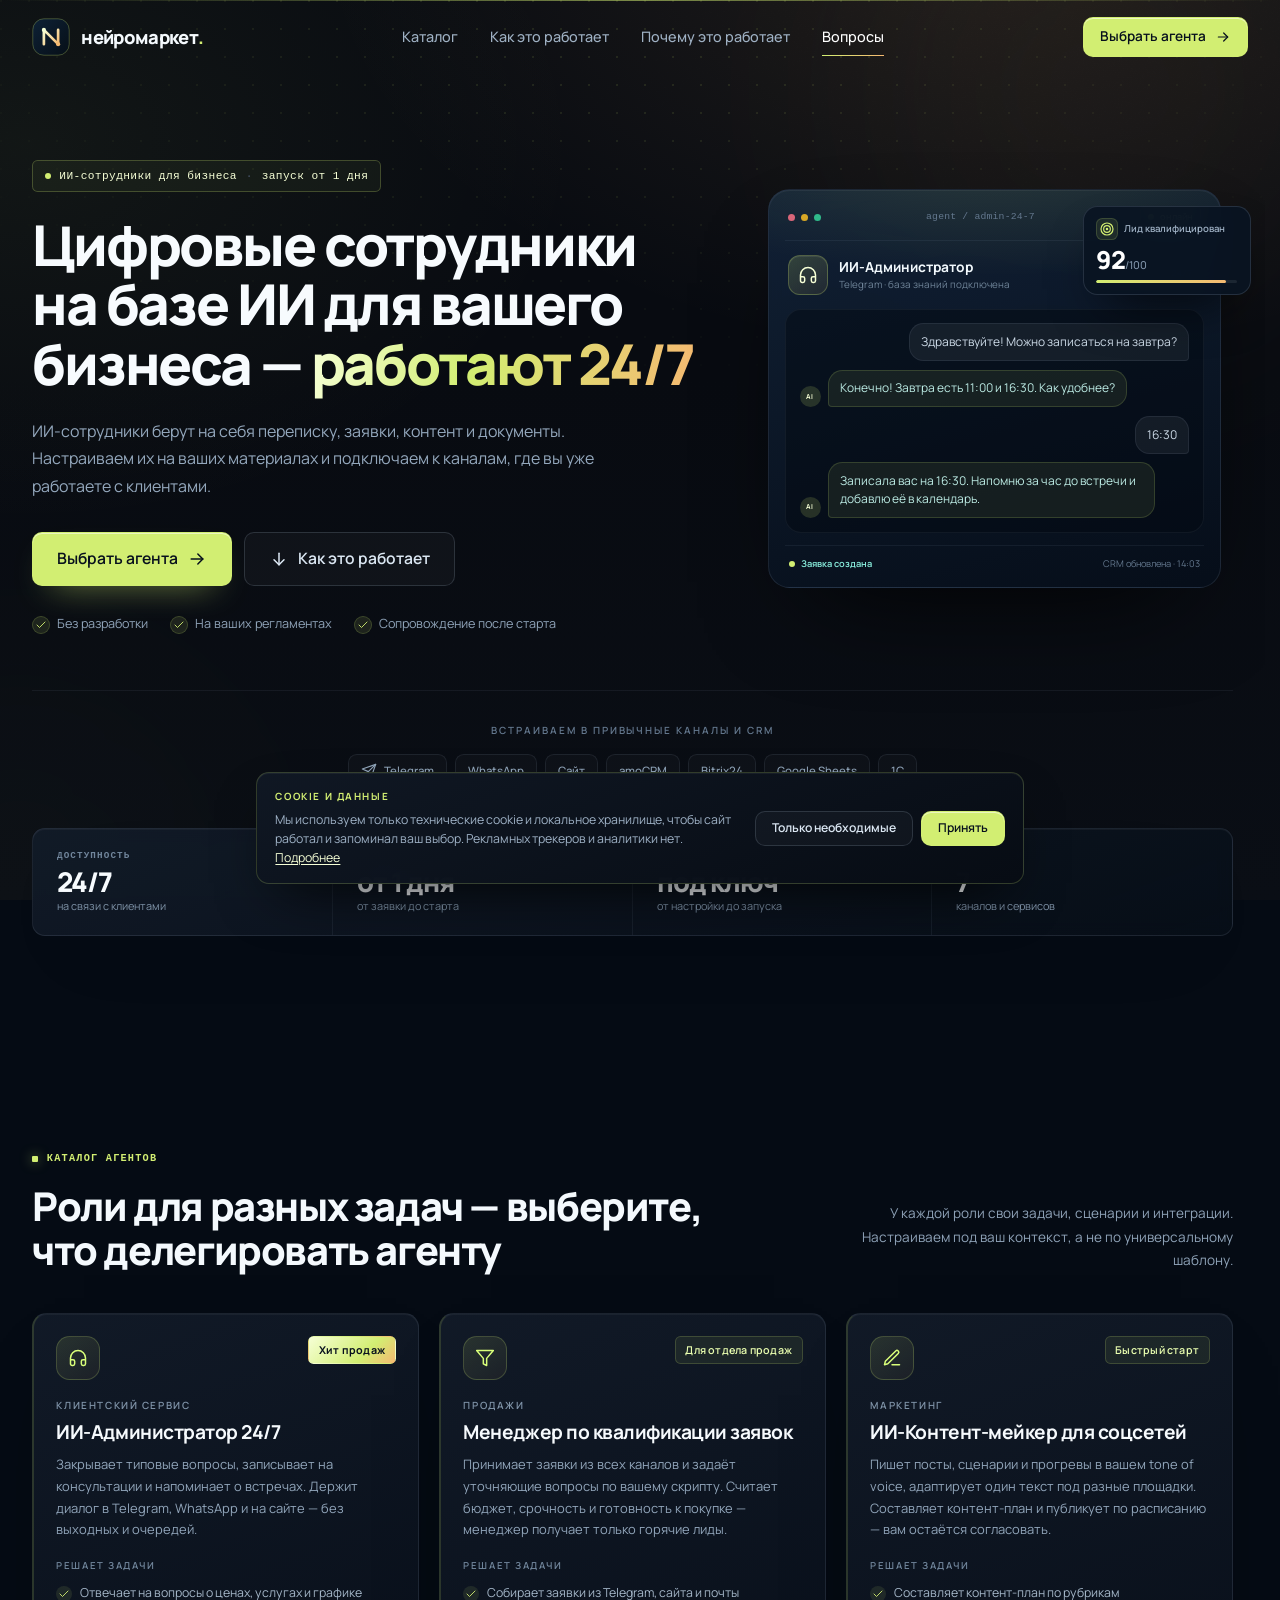
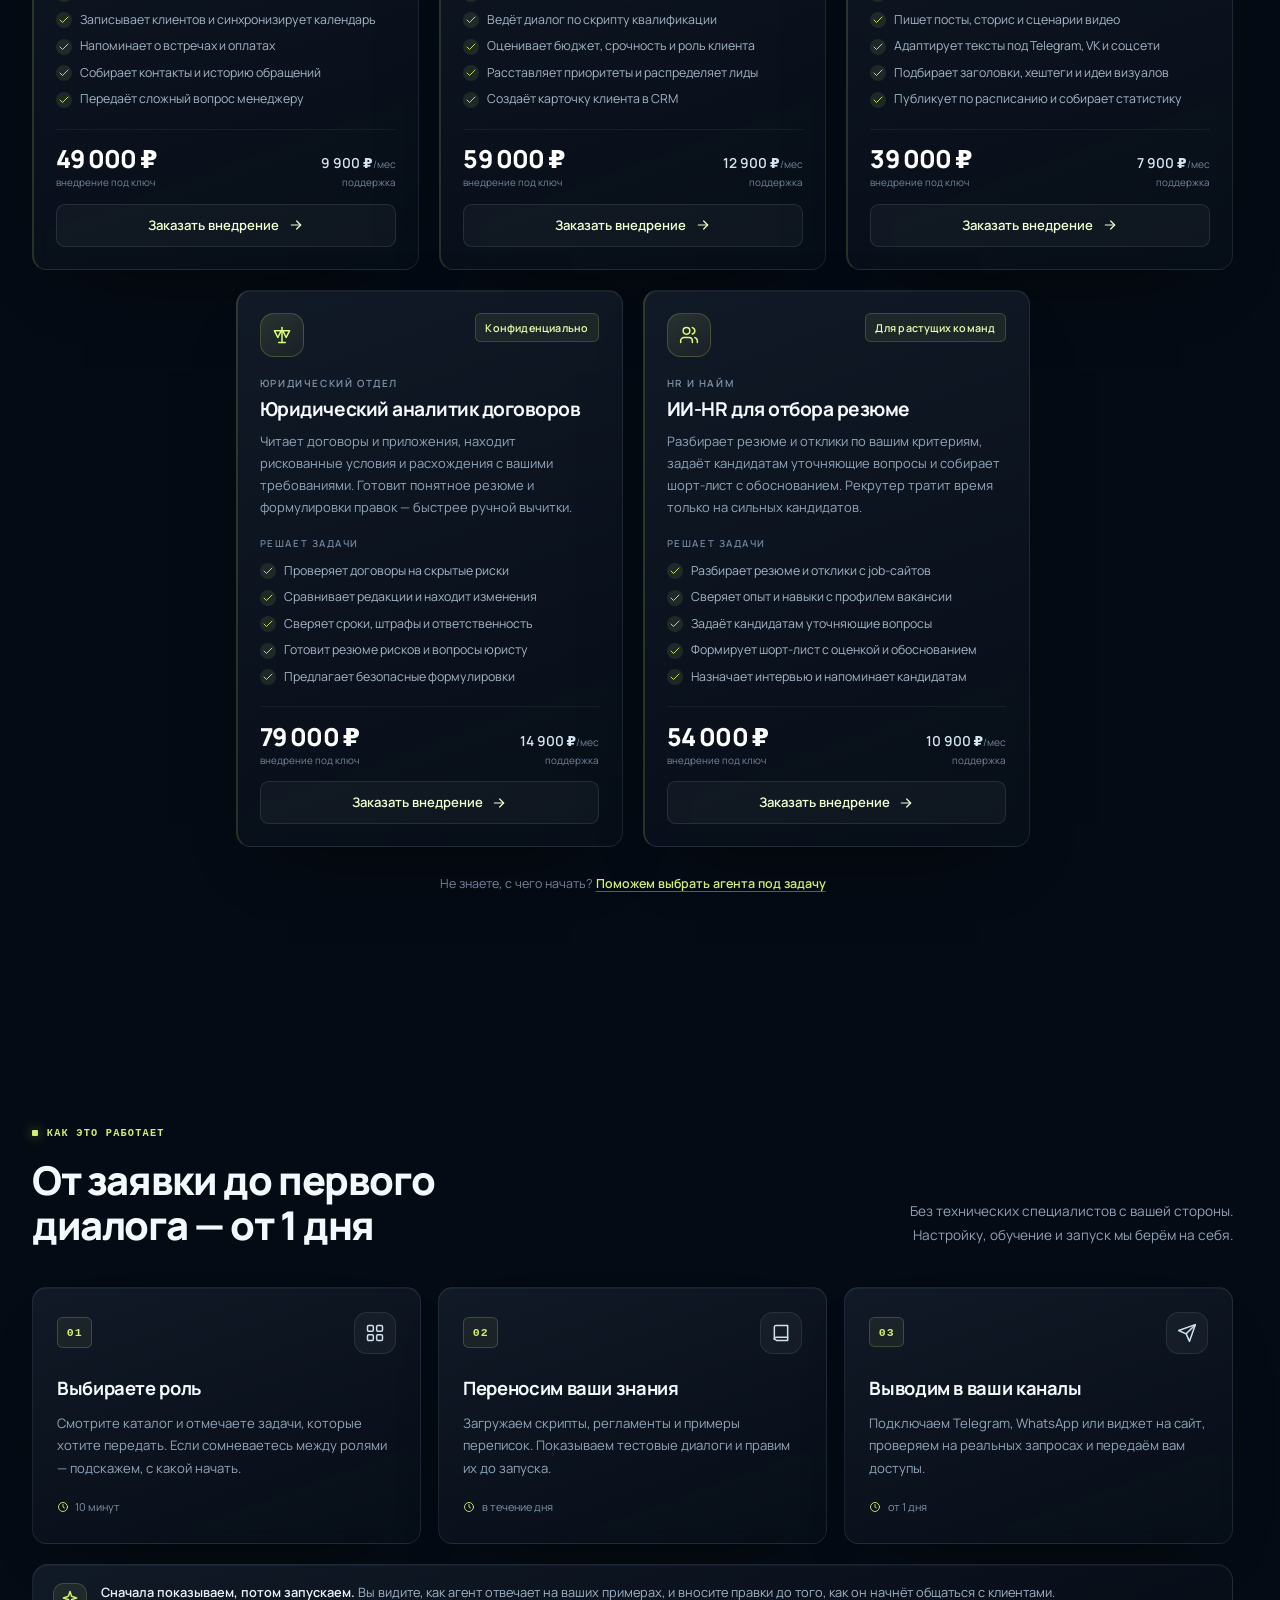
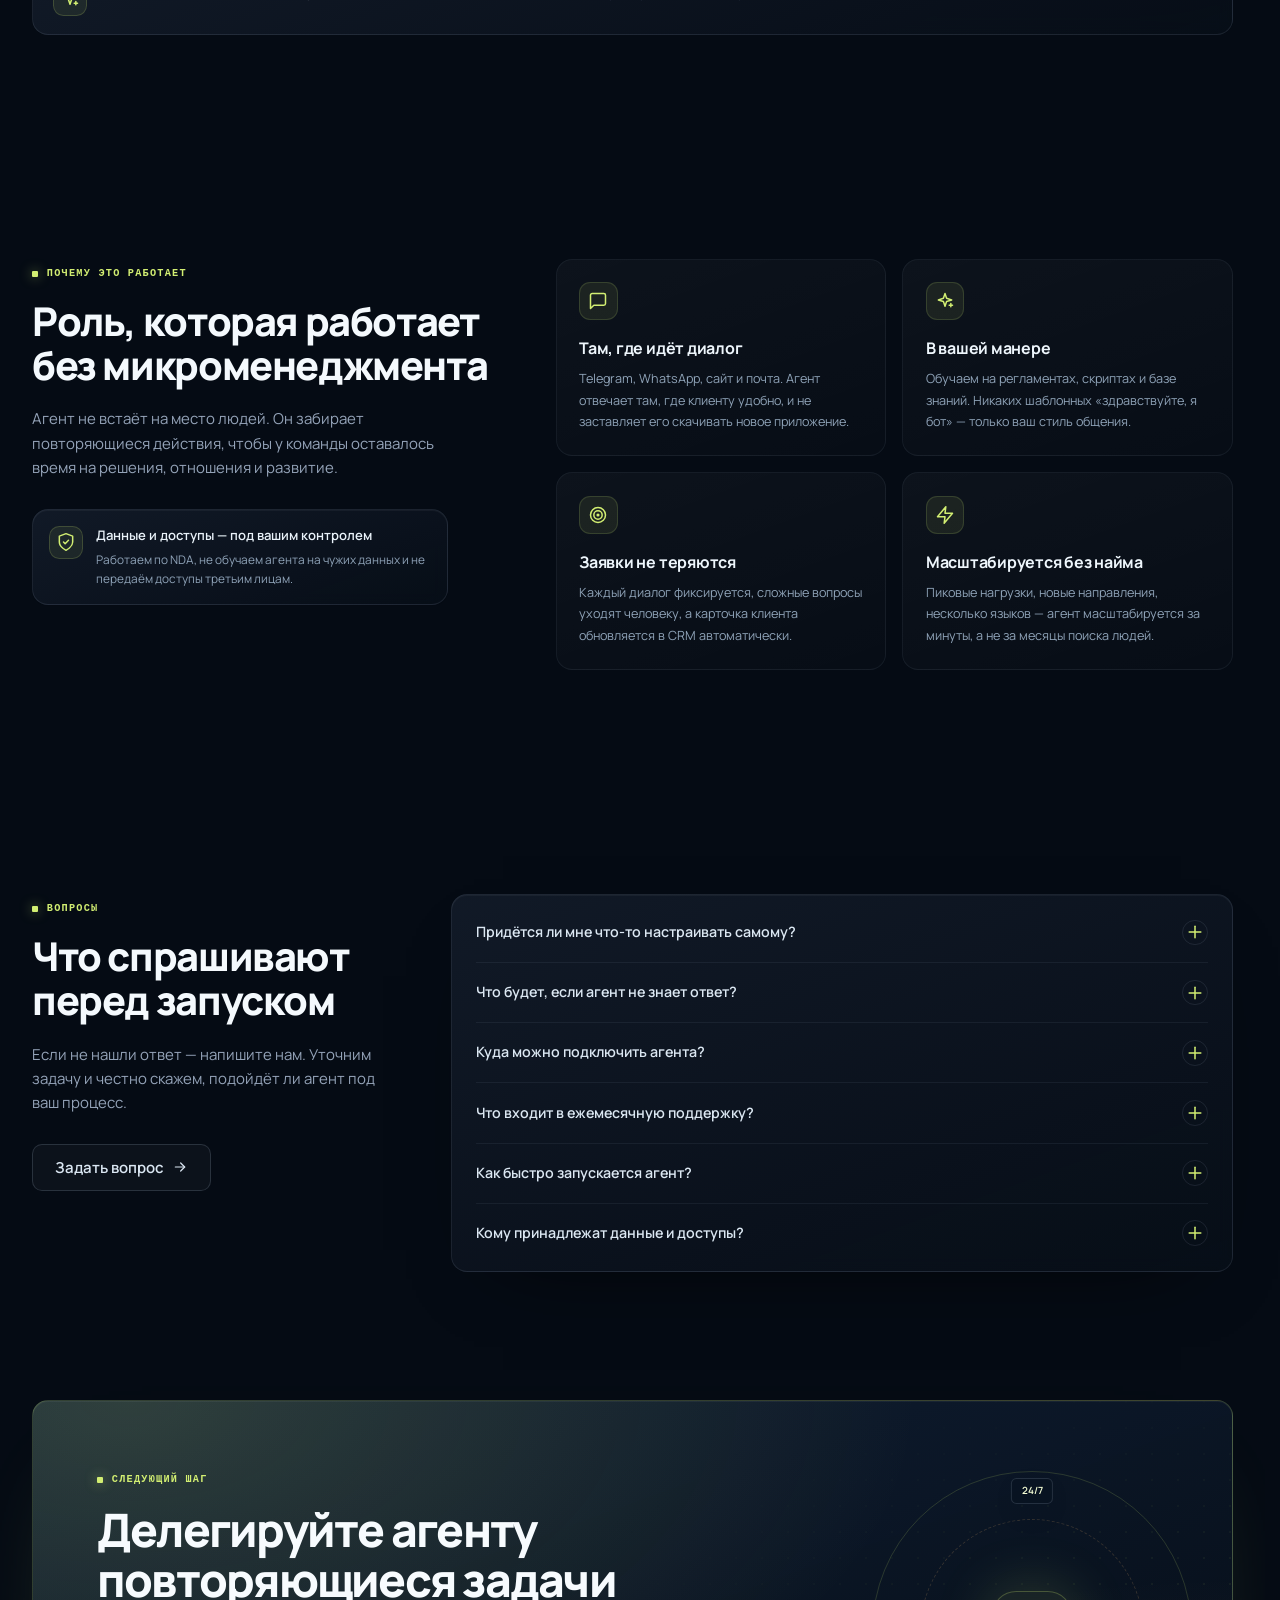
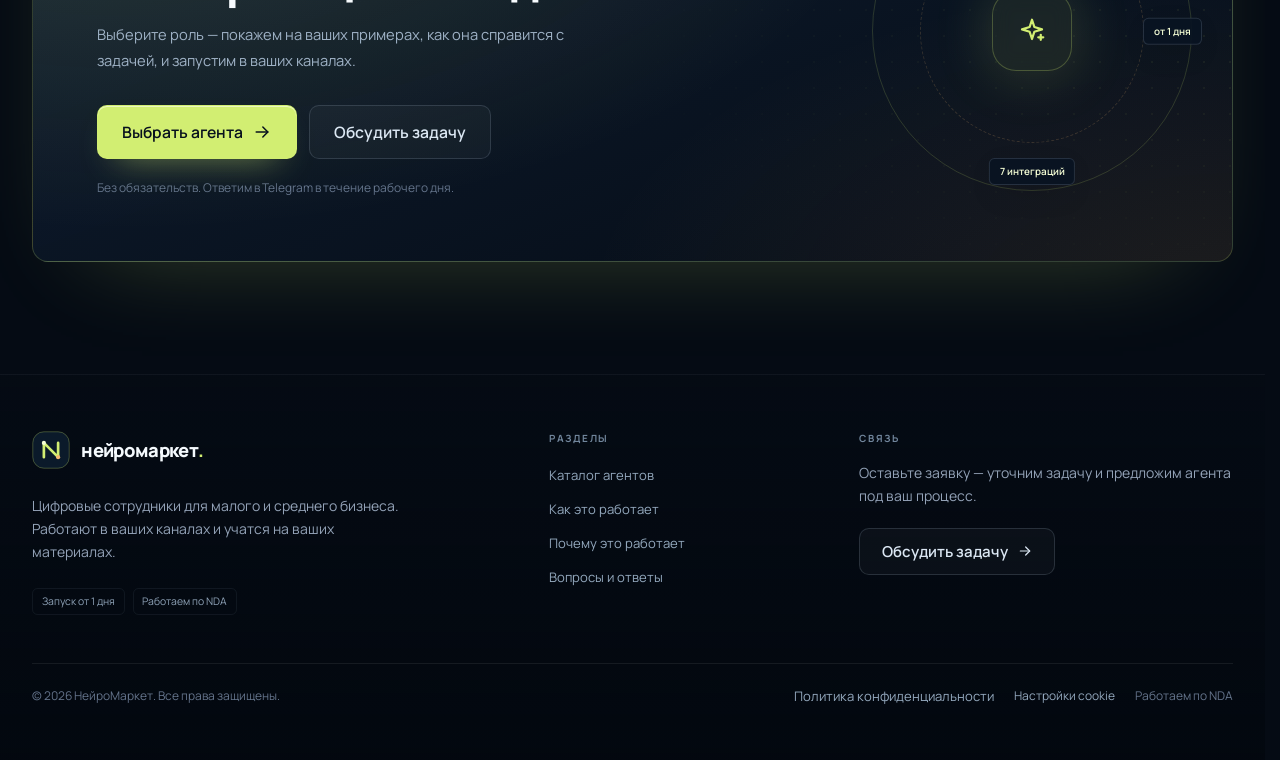
==== commit 345775c9: "Add files via upload" ====
--- a/index.html
+++ b/index.html
@@ -3,19 +3,19 @@
 <head>
   <meta charset="utf-8">
   <meta name="viewport" content="width=device-width, initial-scale=1">
-  <title>Нейросмена — цифровые сотрудники на базе ИИ для бизнеса</title>
+  <title>НейроМаркет — цифровые сотрудники на базе ИИ для бизнеса</title>
   <meta name="description" content="ИИ-сотрудники для бизнеса: переписка с клиентами, заявки, контент и работа с документами. Настройка на ваших материалах, запуск от 1 дня.">
-  <meta name="theme-color" content="#050b14">
+  <meta name="theme-color" content="#080b11">
   <meta name="color-scheme" content="dark">
   <meta name="robots" content="index, follow">
 
   <meta property="og:type" content="website">
   <meta property="og:locale" content="ru_RU">
-  <meta property="og:site_name" content="Нейросмена">
-  <meta property="og:title" content="Нейросмена — цифровые сотрудники на базе ИИ">
+  <meta property="og:site_name" content="НейроМаркет">
+  <meta property="og:title" content="НейроМаркет — цифровые сотрудники на базе ИИ">
   <meta property="og:description" content="ИИ-сотрудники для бизнеса — от переписки до договоров. Настройка на ваших материалах, запуск от 1 дня.">
   <meta name="twitter:card" content="summary">
-  <meta name="twitter:title" content="Нейросмена — цифровые сотрудники на базе ИИ">
+  <meta name="twitter:title" content="НейроМаркет — цифровые сотрудники на базе ИИ">
   <meta name="twitter:description" content="ИИ-сотрудники для бизнеса: отвечают, квалифицируют заявки, пишут контент и проверяют документы. Запуск от 1 дня.">
 
   <link rel="icon" href="favicon.svg" type="image/svg+xml">
@@ -78,22 +78,22 @@
 
   <header class="site-header" id="siteHeader">
     <div class="mx-auto flex h-[74px] max-w-7xl items-center justify-between gap-4 px-5 lg:px-8">
-      <a class="brand" href="#" aria-label="Нейросмена — на главную">
+      <a class="brand" href="#" aria-label="НейроМаркет — на главную">
         <svg class="brand-mark" viewBox="0 0 48 48" fill="none" aria-hidden="true">
-          <rect x="1" y="1" width="46" height="46" rx="14" fill="url(#brandFill)" stroke="rgba(94,234,212,.35)"/>
+          <rect x="1" y="1" width="46" height="46" rx="14" fill="url(#brandFill)" stroke="rgba(210,238,114,.35)"/>
           <path d="M15 33V15l18 18V15" stroke="url(#brandStroke)" stroke-width="3.4" stroke-linecap="round" stroke-linejoin="round"/>
-          <circle cx="15" cy="15" r="2.6" fill="#8afff0"/>
-          <circle cx="33" cy="33" r="2.6" fill="#38bdf8"/>
+          <circle cx="15" cy="15" r="2.6" fill="#f6ffd6"/>
+          <circle cx="33" cy="33" r="2.6" fill="#f5b971"/>
           <defs>
             <linearGradient id="brandFill" x1="4" y1="4" x2="44" y2="44" gradientUnits="userSpaceOnUse">
               <stop stop-color="#0d2034"/><stop offset="1" stop-color="#071019"/>
             </linearGradient>
             <linearGradient id="brandStroke" x1="15" y1="15" x2="33" y2="33" gradientUnits="userSpaceOnUse">
-              <stop stop-color="#8afff0"/><stop offset="1" stop-color="#38bdf8"/>
+              <stop stop-color="#f6ffd6"/><stop offset="1" stop-color="#f5b971"/>
             </linearGradient>
           </defs>
         </svg>
-        <span class="brand-name">нейросмена<span class="brand-dot">.</span></span>
+        <span class="brand-name">нейромаркет<span class="brand-dot">.</span></span>
       </a>
 
       <nav class="hidden items-center gap-8 lg:flex" aria-label="Основная навигация">
@@ -748,14 +748,14 @@
     <div class="mx-auto max-w-7xl px-5 py-14 lg:px-8">
       <div class="grid gap-10 md:grid-cols-12">
         <div class="md:col-span-5">
-          <a class="brand" href="#" aria-label="Нейросмена — на главную">
+          <a class="brand" href="#" aria-label="НейроМаркет — на главную">
             <svg class="brand-mark" viewBox="0 0 48 48" fill="none" aria-hidden="true">
-              <rect x="1" y="1" width="46" height="46" rx="14" fill="#0b1a2a" stroke="rgba(94,234,212,.35)"/>
-              <path d="M15 33V15l18 18V15" stroke="#5eead4" stroke-width="3.4" stroke-linecap="round" stroke-linejoin="round"/>
-              <circle cx="15" cy="15" r="2.6" fill="#8afff0"/>
-              <circle cx="33" cy="33" r="2.6" fill="#38bdf8"/>
+              <rect x="1" y="1" width="46" height="46" rx="14" fill="#0b1a2a" stroke="rgba(210,238,114,.35)"/>
+              <path d="M15 33V15l18 18V15" stroke="#d2ee72" stroke-width="3.4" stroke-linecap="round" stroke-linejoin="round"/>
+              <circle cx="15" cy="15" r="2.6" fill="#f6ffd6"/>
+              <circle cx="33" cy="33" r="2.6" fill="#f5b971"/>
             </svg>
-            <span class="brand-name">нейросмена<span class="brand-dot">.</span></span>
+            <span class="brand-name">нейромаркет<span class="brand-dot">.</span></span>
           </a>
           <p class="mt-5 max-w-sm text-sm leading-relaxed text-slate-400">
             Цифровые сотрудники для малого и среднего бизнеса. Работают в ваших
@@ -793,7 +793,7 @@
       </div>
 
       <div class="mt-12 flex flex-col gap-4 border-t border-white/[0.07] pt-6 text-xs text-slate-500 sm:flex-row sm:items-center sm:justify-between">
-        <p>© <span id="year">2026</span> Нейросмена. Все права защищены.</p>
+        <p>© <span id="year">2026</span> НейроМаркет. Все права защищены.</p>
         <div class="flex flex-wrap items-center gap-x-5 gap-y-2">
           <a class="footer-link" href="privacy.html">Политика конфиденциальности</a>
           <button class="footer-link cookie-settings js-cookie-settings" type="button">Настройки cookie</button>
--- a/css/styles-v2.css
+++ b/css/styles-v2.css
@@ -1,20 +1,20 @@
 /* ============================================================
-   Нейросмена — стили сайта
+   НейроМаркет — стили сайта
    Базовый слой: тёмная тема, стеклянные поверхности, акценты
    ============================================================ */
 
 :root {
-  --ink-950: #050b14;
-  --ink-900: #07101d;
-  --ink-850: #081524;
-  --ink-800: #0b1a2c;
+  --ink-950: #080b11;
+  --ink-900: #0a1019;
+  --ink-850: #0c1520;
+  --ink-800: #101a26;
   --line: rgba(148, 163, 184, 0.14);
   --line-soft: rgba(148, 163, 184, 0.09);
   --text: #e8f0f8;
   --muted: #8fa3b8;
-  --mint: #5eead4;
-  --mint-bright: #8afff0;
-  --sky: #38bdf8;
+  --mint: #d2ee72;
+  --mint-bright: #f6ffd6;
+  --sky: #f5b971;
   --rose: #fb7185;
   --font-display: "Manrope", ui-sans-serif, system-ui, sans-serif;
   --font-body: "Manrope", ui-sans-serif, system-ui, sans-serif;
@@ -55,7 +55,7 @@
 }
 
 ::selection {
-  background: rgba(94, 234, 212, 0.24);
+  background: rgba(210, 238, 114, 0.24);
   color: #ffffff;
 }
 
@@ -135,27 +135,25 @@
   overflow: hidden;
   pointer-events: none;
   background:
-    radial-gradient(1100px 700px at 78% -8%, rgba(45, 212, 191, 0.14), transparent 62%),
-    radial-gradient(900px 620px at 2% 16%, rgba(56, 189, 248, 0.1), transparent 62%),
-    linear-gradient(180deg, #050b14 0%, #050b14 42%, #060d18 100%);
+    radial-gradient(1100px 700px at 78% -8%, rgba(245, 185, 113, 0.1), transparent 62%),
+    radial-gradient(900px 620px at 2% 16%, rgba(210, 238, 114, 0.05), transparent 62%),
+    linear-gradient(180deg, #080b11 0%, #080b11 42%, #0a0e15 100%);
 }
 
 .page-grid {
   position: absolute;
   inset: 0;
-  background-image:
-    linear-gradient(rgba(148, 163, 184, 0.055) 1px, transparent 1px),
-    linear-gradient(90deg, rgba(148, 163, 184, 0.055) 1px, transparent 1px);
-  background-size: 64px 64px;
-  -webkit-mask-image: radial-gradient(ellipse 90% 66% at 52% 0%, #000 26%, transparent 76%);
-  mask-image: radial-gradient(ellipse 90% 66% at 52% 0%, #000 26%, transparent 76%);
+  background-image: radial-gradient(circle at 1px 1px, rgba(210, 238, 114, 0.1) 1px, transparent 0);
+  background-size: 28px 28px;
+  -webkit-mask-image: radial-gradient(ellipse 88% 62% at 50% 0%, #000 18%, transparent 74%);
+  mask-image: radial-gradient(ellipse 88% 62% at 50% 0%, #000 18%, transparent 74%);
 }
 
 .glow {
   position: absolute;
   border-radius: 50%;
   filter: blur(110px);
-  opacity: 0.36;
+  opacity: 0.28;
 }
 
 .glow-a {
@@ -163,7 +161,7 @@
   right: -100px;
   width: 540px;
   height: 540px;
-  background: rgba(45, 212, 191, 0.3);
+  background: rgba(245, 185, 113, 0.12);
 }
 
 .glow-b {
@@ -171,7 +169,7 @@
   left: -220px;
   width: 480px;
   height: 480px;
-  background: rgba(56, 189, 248, 0.19);
+  background: rgba(210, 238, 114, 0.06);
 }
 
 .noise {
@@ -194,8 +192,19 @@
   transition: background-color 0.3s ease, border-color 0.3s ease, box-shadow 0.3s ease, backdrop-filter 0.3s ease;
 }
 
+.site-header::before {
+  content: "";
+  position: absolute;
+  top: 0;
+  right: 0;
+  left: 0;
+  height: 1px;
+  background: linear-gradient(90deg, transparent, rgba(210, 238, 114, 0.55), transparent);
+  pointer-events: none;
+}
+
 .site-header.is-scrolled {
-  background-color: rgba(5, 11, 20, 0.8);
+  background-color: rgba(8, 11, 17, 0.84);
   border-bottom-color: var(--line-soft);
   box-shadow: 0 14px 44px -26px rgba(0, 0, 0, 0.9);
   -webkit-backdrop-filter: blur(18px);
@@ -278,8 +287,8 @@
 }
 
 .menu-toggle:hover {
-  border-color: rgba(94, 234, 212, 0.3);
-  background: rgba(94, 234, 212, 0.07);
+  border-color: rgba(210, 238, 114, 0.3);
+  background: rgba(210, 238, 114, 0.07);
 }
 
 .mobile-menu {
@@ -323,7 +332,7 @@
   overflow: hidden;
   padding: 0.9rem 1.35rem;
   border: 1px solid transparent;
-  border-radius: 999px;
+  border-radius: 0.62rem;
   font-size: 0.94rem;
   font-weight: 600;
   line-height: 1;
@@ -351,9 +360,9 @@
 }
 
 .btn-primary {
-  background: linear-gradient(135deg, #b6fff5 0%, #5eead4 38%, #38bdf8 100%);
-  color: #031018;
-  box-shadow: 0 14px 42px -16px rgba(94, 234, 212, 0.65), inset 0 1px 0 rgba(255, 255, 255, 0.55);
+  background: #d2ee72;
+  color: #07101d;
+  box-shadow: 0 14px 34px -20px rgba(210, 238, 114, 0.9), inset 0 1px 0 rgba(255, 255, 255, 0.55);
 }
 
 .btn-primary::after {
@@ -368,8 +377,9 @@
 }
 
 .btn-primary:hover {
+  background: #e0f48a;
   transform: translateY(-2px);
-  box-shadow: 0 20px 54px -18px rgba(94, 234, 212, 0.8), inset 0 1px 0 rgba(255, 255, 255, 0.55);
+  box-shadow: 0 20px 46px -22px rgba(210, 238, 114, 0.9), inset 0 1px 0 rgba(255, 255, 255, 0.55);
 }
 
 .btn-primary:hover::after {
@@ -383,8 +393,8 @@
 }
 
 .btn-ghost:hover {
-  border-color: rgba(94, 234, 212, 0.36);
-  background: rgba(94, 234, 212, 0.07);
+  border-color: rgba(210, 238, 114, 0.36);
+  background: rgba(210, 238, 114, 0.07);
   transform: translateY(-1px);
 }
 
@@ -392,18 +402,18 @@
   width: 100%;
   padding: 0.78rem 1rem;
   border-color: rgba(148, 163, 184, 0.16);
-  border-radius: 0.75rem;
+  border-radius: 0.55rem;
   background: rgba(255, 255, 255, 0.035);
-  color: #dff8f3;
+  color: #f0ffd0;
   font-size: 0.82rem;
 }
 
 .btn-card:hover {
   border-color: transparent;
-  background: linear-gradient(135deg, #b6fff5, #5eead4 55%, #38bdf8);
-  color: #031018;
+  background: #d2ee72;
+  color: #07101d;
   transform: translateY(-1px);
-  box-shadow: 0 14px 34px -18px rgba(94, 234, 212, 0.75);
+  box-shadow: 0 14px 34px -18px rgba(210, 238, 114, 0.75);
 }
 
 .btn-sm {
@@ -423,18 +433,21 @@
   align-items: center;
   gap: 0.55rem;
   color: var(--mint);
-  font-size: 0.68rem;
+  font-family: ui-monospace, "SFMono-Regular", Consolas, "Liberation Mono", monospace;
+  font-size: 0.64rem;
   font-weight: 700;
-  letter-spacing: 0.18em;
+  letter-spacing: 0.12em;
   line-height: 1.3;
   text-transform: uppercase;
 }
 
 .eyebrow::before {
   content: "";
-  width: 18px;
-  height: 1px;
-  background: linear-gradient(90deg, transparent, var(--mint));
+  width: 6px;
+  height: 6px;
+  background: var(--mint);
+  border-radius: 1px;
+  box-shadow: 0 0 12px rgba(210, 238, 114, 0.55);
 }
 
 .badge-soft {
@@ -442,10 +455,10 @@
   align-items: center;
   flex: none;
   padding: 0.32rem 0.6rem;
-  border: 1px solid rgba(94, 234, 212, 0.18);
-  border-radius: 999px;
-  background: rgba(94, 234, 212, 0.075);
-  color: #a7f3e8;
+  border: 1px solid rgba(210, 238, 114, 0.18);
+  border-radius: 0.35rem;
+  background: rgba(210, 238, 114, 0.075);
+  color: #eaffb0;
   font-size: 0.67rem;
   font-weight: 600;
   letter-spacing: 0.02em;
@@ -454,21 +467,21 @@
 
 .badge-hot {
   border-color: transparent;
-  background: linear-gradient(135deg, #b6fff5, #5eead4);
-  color: #031018;
+  background: linear-gradient(135deg, #f6ffd6, #d2ee72 65%, #f5b971);
+  color: #07101d;
   font-weight: 700;
 }
 
 .glass {
   border: 1px solid var(--line);
-  background: linear-gradient(160deg, rgba(17, 31, 51, 0.72), rgba(8, 17, 30, 0.64));
+  background: linear-gradient(160deg, rgba(18, 27, 40, 0.94), rgba(7, 14, 24, 0.9));
   box-shadow: inset 0 1px 0 rgba(255, 255, 255, 0.045), 0 30px 80px -52px rgba(0, 0, 0, 0.95);
-  -webkit-backdrop-filter: blur(14px);
-  backdrop-filter: blur(14px);
+  -webkit-backdrop-filter: blur(8px);
+  backdrop-filter: blur(8px);
 }
 
 .text-gradient {
-  background: linear-gradient(100deg, #b6fff5 0%, #5eead4 42%, #38bdf8 100%);
+  background: linear-gradient(100deg, #f6ffd6 0%, #d2ee72 42%, #f5b971 100%);
   background-clip: text;
   -webkit-background-clip: text;
   color: transparent;
@@ -511,16 +524,15 @@
   display: inline-flex;
   align-items: center;
   gap: 0.55rem;
-  padding: 0.45rem 0.9rem;
-  border: 1px solid rgba(94, 234, 212, 0.2);
-  border-radius: 999px;
-  background: rgba(94, 234, 212, 0.06);
-  color: #b6fff5;
-  font-size: 0.76rem;
+  padding: 0.42rem 0.72rem;
+  border: 1px solid rgba(210, 238, 114, 0.24);
+  border-radius: 0.35rem;
+  background: rgba(210, 238, 114, 0.045);
+  color: #f6ffd6;
+  font-family: ui-monospace, "SFMono-Regular", Consolas, "Liberation Mono", monospace;
+  font-size: 0.7rem;
   font-weight: 500;
-  letter-spacing: 0.01em;
-  -webkit-backdrop-filter: blur(8px);
-  backdrop-filter: blur(8px);
+  letter-spacing: 0.035em;
 }
 
 .hero-title {
@@ -564,9 +576,9 @@
   width: 18px;
   height: 18px;
   flex: none;
-  border: 1px solid rgba(94, 234, 212, 0.18);
+  border: 1px solid rgba(210, 238, 114, 0.18);
   border-radius: 50%;
-  background: rgba(94, 234, 212, 0.1);
+  background: rgba(210, 238, 114, 0.1);
   color: var(--mint);
 }
 
@@ -591,7 +603,7 @@
   content: "";
   position: absolute;
   inset: 0;
-  background: radial-gradient(560px 180px at 50% -10%, rgba(94, 234, 212, 0.13), transparent 70%);
+  background: radial-gradient(560px 180px at 50% -10%, rgba(210, 238, 114, 0.13), transparent 70%);
   pointer-events: none;
 }
 
@@ -629,10 +641,10 @@
   align-items: center;
   gap: 0.35rem;
   padding: 0.22rem 0.45rem;
-  border: 1px solid rgba(94, 234, 212, 0.16);
-  border-radius: 999px;
-  background: rgba(94, 234, 212, 0.06);
-  color: #a7f3e8;
+  border: 1px solid rgba(210, 238, 114, 0.16);
+  border-radius: 0.3rem;
+  background: rgba(210, 238, 114, 0.06);
+  color: #eaffb0;
   font-size: 0.57rem;
   font-weight: 600;
 }
@@ -650,10 +662,10 @@
   width: 40px;
   height: 40px;
   flex: none;
-  border: 1px solid rgba(94, 234, 212, 0.25);
+  border: 1px solid rgba(210, 238, 114, 0.25);
   border-radius: 12px;
-  background: linear-gradient(145deg, rgba(94, 234, 212, 0.18), rgba(56, 189, 248, 0.08));
-  color: #b6fff5;
+  background: linear-gradient(145deg, rgba(210, 238, 114, 0.18), rgba(245, 185, 113, 0.08));
+  color: #f6ffd6;
   box-shadow: inset 0 1px 0 rgba(255, 255, 255, 0.08);
 }
 
@@ -720,8 +732,8 @@
   height: 21px;
   flex: none;
   border-radius: 50%;
-  background: rgba(94, 234, 212, 0.16);
-  color: #b6fff5;
+  background: rgba(210, 238, 114, 0.16);
+  color: #f6ffd6;
   font-size: 0.42rem;
   font-weight: 700;
   letter-spacing: 0.02em;
@@ -742,9 +754,9 @@
 }
 
 .bubble-agent {
-  border: 1px solid rgba(94, 234, 212, 0.16);
+  border: 1px solid rgba(210, 238, 114, 0.16);
   border-radius: 0.9rem 0.9rem 0.9rem 0.25rem;
-  background: rgba(94, 234, 212, 0.08);
+  background: rgba(210, 238, 114, 0.08);
   color: #bcebe4;
 }
 
@@ -802,9 +814,9 @@
   width: 1.35rem;
   height: 1.35rem;
   flex: none;
-  border: 1px solid rgba(94, 234, 212, 0.16);
+  border: 1px solid rgba(210, 238, 114, 0.16);
   border-radius: 0.4rem;
-  background: rgba(94, 234, 212, 0.1);
+  background: rgba(210, 238, 114, 0.1);
   color: var(--mint);
 }
 
@@ -880,7 +892,7 @@
 }
 
 .integration-chip:hover {
-  border-color: rgba(94, 234, 212, 0.24);
+  border-color: rgba(210, 238, 114, 0.24);
   color: #c8f5ee;
 }
 
@@ -889,7 +901,7 @@
   grid-template-columns: repeat(4, minmax(0, 1fr));
   margin-top: 2.5rem;
   overflow: hidden;
-  border-radius: 1.1rem;
+  border-radius: 0.8rem;
 }
 
 .stat {
@@ -903,9 +915,10 @@
 
 .stat dt {
   color: #71869c;
-  font-size: 0.6rem;
+  font-family: ui-monospace, "SFMono-Regular", Consolas, "Liberation Mono", monospace;
+  font-size: 0.58rem;
   font-weight: 600;
-  letter-spacing: 0.16em;
+  letter-spacing: 0.12em;
   text-transform: uppercase;
 }
 
@@ -964,8 +977,9 @@
   flex-direction: column;
   overflow: hidden;
   padding: 1.4rem;
-  border-radius: 1.2rem;
-  transition: transform 0.35s var(--ease-out), border-color 0.35s ease, box-shadow 0.35s ease;
+  border-radius: 0.9rem;
+  border-left: 2px solid rgba(210, 238, 114, 0.16);
+  transition: transform 0.35s var(--ease-out), border-color 0.35s ease, box-shadow 0.35s ease, border-left-color 0.35s ease;
 }
 
 .agent-card::before {
@@ -975,14 +989,15 @@
   right: 1.5rem;
   left: 1.5rem;
   height: 1px;
-  background: linear-gradient(90deg, transparent, rgba(94, 234, 212, 0.65), transparent);
+  background: linear-gradient(90deg, transparent, rgba(210, 238, 114, 0.65), transparent);
   opacity: 0;
   transition: opacity 0.35s ease;
 }
 
 .agent-card:hover {
-  border-color: rgba(94, 234, 212, 0.28);
-  box-shadow: 0 34px 80px -46px rgba(45, 212, 191, 0.35), inset 0 1px 0 rgba(255, 255, 255, 0.06);
+  border-color: rgba(210, 238, 114, 0.28);
+  border-left-color: var(--mint);
+  box-shadow: 0 34px 80px -46px rgba(210, 238, 114, 0.28), inset 0 1px 0 rgba(255, 255, 255, 0.06);
   transform: translateY(-5px);
 }
 
@@ -991,10 +1006,10 @@
 }
 
 .agent-card:hover .agent-icon {
-  border-color: rgba(94, 234, 212, 0.4);
-  background: linear-gradient(145deg, rgba(94, 234, 212, 0.22), rgba(56, 189, 248, 0.1));
+  border-color: rgba(210, 238, 114, 0.4);
+  background: linear-gradient(145deg, rgba(210, 238, 114, 0.22), rgba(245, 185, 113, 0.1));
   color: var(--mint-bright);
-  box-shadow: 0 10px 30px -14px rgba(94, 234, 212, 0.5);
+  box-shadow: 0 10px 30px -14px rgba(210, 238, 114, 0.5);
 }
 
 .agent-top {
@@ -1010,10 +1025,10 @@
   width: 2.75rem;
   height: 2.75rem;
   flex: none;
-  border: 1px solid rgba(94, 234, 212, 0.2);
+  border: 1px solid rgba(210, 238, 114, 0.2);
   border-radius: 0.85rem;
-  background: linear-gradient(145deg, rgba(94, 234, 212, 0.12), rgba(56, 189, 248, 0.05));
-  color: #85f0e2;
+  background: linear-gradient(145deg, rgba(210, 238, 114, 0.12), rgba(245, 185, 113, 0.05));
+  color: #d9ff7a;
   transition: border-color 0.3s ease, background 0.3s ease, box-shadow 0.3s ease, color 0.3s ease;
 }
 
@@ -1076,7 +1091,7 @@
   flex: none;
   margin-top: 0.1rem;
   border-radius: 50%;
-  background: rgba(94, 234, 212, 0.1);
+  background: rgba(210, 238, 114, 0.1);
   color: var(--mint);
 }
 
@@ -1142,10 +1157,10 @@
   display: none;
   margin-top: 1.75rem;
   padding: 0.95rem 1.1rem;
-  border: 1px solid rgba(94, 234, 212, 0.18);
+  border: 1px solid rgba(210, 238, 114, 0.18);
   border-radius: 0.85rem;
-  background: rgba(94, 234, 212, 0.055);
-  color: #a7f3e8;
+  background: rgba(210, 238, 114, 0.055);
+  color: #eaffb0;
   font-size: 0.78rem;
   line-height: 1.55;
   text-align: center;
@@ -1168,14 +1183,14 @@
   font: inherit;
   font-weight: 600;
   text-decoration: underline;
-  text-decoration-color: rgba(94, 234, 212, 0.4);
+  text-decoration-color: rgba(210, 238, 114, 0.4);
   text-underline-offset: 3px;
   cursor: pointer;
   transition: color 0.2s ease, text-decoration-color 0.2s ease;
 }
 
 .link-mint:hover {
-  color: #b6fff5;
+  color: #f6ffd6;
   text-decoration-color: rgba(182, 255, 245, 0.8);
 }
 
@@ -1190,12 +1205,12 @@
   position: relative;
   overflow: hidden;
   padding: 1.5rem;
-  border-radius: 1.15rem;
+  border-radius: 0.9rem;
   transition: border-color 0.3s ease, transform 0.3s var(--ease-out);
 }
 
 .step-card:hover {
-  border-color: rgba(94, 234, 212, 0.25);
+  border-color: rgba(210, 238, 114, 0.25);
   transform: translateY(-3px);
 }
 
@@ -1208,14 +1223,14 @@
 
 .step-num {
   padding: 0.34rem 0.55rem;
-  border: 1px solid rgba(94, 234, 212, 0.2);
-  border-radius: 0.5rem;
-  background: rgba(94, 234, 212, 0.06);
+  border: 1px solid rgba(210, 238, 114, 0.2);
+  border-radius: 0.35rem;
+  background: rgba(210, 238, 114, 0.06);
   color: var(--mint);
-  font-family: var(--font-display);
+  font-family: ui-monospace, "SFMono-Regular", Consolas, "Liberation Mono", monospace;
   font-size: 0.72rem;
   font-weight: 800;
-  letter-spacing: 0.1em;
+  letter-spacing: 0.08em;
 }
 
 .step-icon {
@@ -1273,9 +1288,9 @@
   width: 2.1rem;
   height: 2.1rem;
   flex: none;
-  border: 1px solid rgba(94, 234, 212, 0.18);
+  border: 1px solid rgba(210, 238, 114, 0.18);
   border-radius: 0.65rem;
-  background: rgba(94, 234, 212, 0.08);
+  background: rgba(210, 238, 114, 0.08);
   color: var(--mint);
 }
 
@@ -1308,9 +1323,9 @@
   width: 2.1rem;
   height: 2.1rem;
   flex: none;
-  border: 1px solid rgba(94, 234, 212, 0.18);
+  border: 1px solid rgba(210, 238, 114, 0.18);
   border-radius: 0.65rem;
-  background: rgba(94, 234, 212, 0.08);
+  background: rgba(210, 238, 114, 0.08);
   color: var(--mint);
 }
 
@@ -1336,8 +1351,8 @@
 }
 
 .feature-card:hover {
-  border-color: rgba(94, 234, 212, 0.24);
-  background: linear-gradient(160deg, rgba(94, 234, 212, 0.06), rgba(255, 255, 255, 0.015));
+  border-color: rgba(210, 238, 114, 0.24);
+  background: linear-gradient(160deg, rgba(210, 238, 114, 0.06), rgba(255, 255, 255, 0.015));
   transform: translateY(-3px);
 }
 
@@ -1347,9 +1362,9 @@
   width: 2.4rem;
   height: 2.4rem;
   margin-bottom: 1rem;
-  border: 1px solid rgba(94, 234, 212, 0.15);
+  border: 1px solid rgba(210, 238, 114, 0.15);
   border-radius: 0.7rem;
-  background: rgba(94, 234, 212, 0.08);
+  background: rgba(210, 238, 114, 0.08);
   color: var(--mint);
 }
 
@@ -1415,8 +1430,8 @@
 }
 
 .faq-item[open] .faq-plus {
-  border-color: rgba(94, 234, 212, 0.24);
-  background: rgba(94, 234, 212, 0.1);
+  border-color: rgba(210, 238, 114, 0.24);
+  background: rgba(210, 238, 114, 0.1);
   transform: rotate(45deg);
 }
 
@@ -1434,13 +1449,13 @@
   position: relative;
   overflow: hidden;
   padding: clamp(2rem, 5vw, 4rem);
-  border: 1px solid rgba(94, 234, 212, 0.2);
-  border-radius: 1.6rem;
+  border: 1px solid rgba(210, 238, 114, 0.2);
+  border-radius: 1rem;
   background:
-    radial-gradient(120% 170% at 8% 0%, rgba(45, 212, 191, 0.16), transparent 55%),
-    radial-gradient(90% 120% at 100% 110%, rgba(56, 189, 248, 0.1), transparent 60%),
+    radial-gradient(120% 170% at 8% 0%, rgba(210, 238, 114, 0.16), transparent 55%),
+    radial-gradient(90% 120% at 100% 110%, rgba(245, 185, 113, 0.1), transparent 60%),
     linear-gradient(160deg, rgba(17, 33, 54, 0.94), rgba(5, 12, 22, 0.97));
-  box-shadow: inset 0 1px 0 rgba(255, 255, 255, 0.05), 0 40px 100px -60px rgba(45, 212, 191, 0.3);
+  box-shadow: inset 0 1px 0 rgba(255, 255, 255, 0.05), 0 40px 100px -60px rgba(210, 238, 114, 0.3);
 }
 
 .cta-panel::before {
@@ -1448,10 +1463,8 @@
   position: absolute;
   inset: 0;
   opacity: 0.5;
-  background-image:
-    linear-gradient(rgba(148, 163, 184, 0.05) 1px, transparent 1px),
-    linear-gradient(90deg, rgba(148, 163, 184, 0.05) 1px, transparent 1px);
-  background-size: 48px 48px;
+  background-image: radial-gradient(circle at 1px 1px, rgba(210, 238, 114, 0.14) 1px, transparent 0);
+  background-size: 26px 26px;
   -webkit-mask-image: radial-gradient(ellipse 80% 90% at 100% 50%, #000, transparent 70%);
   mask-image: radial-gradient(ellipse 80% 90% at 100% 50%, #000, transparent 70%);
   pointer-events: none;
@@ -1518,7 +1531,7 @@
   align-items: center;
   padding: 0.3rem 0.55rem;
   border: 1px solid var(--line-soft);
-  border-radius: 999px;
+  border-radius: 0.35rem;
   color: #8fa3b8;
   font-size: 0.65rem;
 }
@@ -1535,9 +1548,9 @@
   gap: 1.25rem;
   width: min(calc(100% - 2rem), 48rem);
   padding: 1rem 1.15rem;
-  border: 1px solid rgba(94, 234, 212, 0.2);
-  border-radius: 1rem;
-  background: linear-gradient(160deg, rgba(14, 30, 49, 0.97), rgba(5, 13, 24, 0.98));
+  border: 1px solid rgba(210, 238, 114, 0.2);
+  border-radius: 0.8rem;
+  background: linear-gradient(160deg, rgba(16, 24, 36, 0.98), rgba(7, 12, 20, 0.99));
   box-shadow: 0 24px 60px -24px rgba(0, 0, 0, 0.95), inset 0 1px 0 rgba(255, 255, 255, 0.05);
   opacity: 0;
   visibility: hidden;
@@ -1573,7 +1586,7 @@
 }
 
 .cookie-banner-text a {
-  color: #b6fff5;
+  color: #f6ffd6;
   text-decoration: underline;
   text-underline-offset: 2px;
 }
@@ -1694,7 +1707,7 @@
   right: 2rem;
   left: 2rem;
   height: 1px;
-  background: linear-gradient(90deg, transparent, rgba(94, 234, 212, 0.6), transparent);
+  background: linear-gradient(90deg, transparent, rgba(210, 238, 114, 0.6), transparent);
   pointer-events: none;
 }
 
@@ -1719,8 +1732,8 @@
 }
 
 .modal-close:hover {
-  border-color: rgba(94, 234, 212, 0.3);
-  background: rgba(94, 234, 212, 0.08);
+  border-color: rgba(210, 238, 114, 0.3);
+  background: rgba(210, 238, 114, 0.08);
   color: #ffffff;
 }
 
@@ -1752,9 +1765,9 @@
   gap: 0.7rem;
   margin-top: 1.25rem;
   padding: 0.85rem;
-  border: 1px solid rgba(94, 234, 212, 0.16);
+  border: 1px solid rgba(210, 238, 114, 0.16);
   border-radius: 0.8rem;
-  background: rgba(94, 234, 212, 0.055);
+  background: rgba(210, 238, 114, 0.055);
 }
 
 .selected-agent-icon {
@@ -1763,9 +1776,9 @@
   width: 2.2rem;
   height: 2.2rem;
   flex: none;
-  border: 1px solid rgba(94, 234, 212, 0.2);
+  border: 1px solid rgba(210, 238, 114, 0.2);
   border-radius: 0.6rem;
-  background: rgba(94, 234, 212, 0.1);
+  background: rgba(210, 238, 114, 0.1);
   color: var(--mint);
 }
 
@@ -1788,7 +1801,7 @@
 .selected-price {
   max-width: 9rem;
   margin-left: auto;
-  color: #b6fff5;
+  color: #f6ffd6;
   font-family: var(--font-display);
   font-size: 0.7rem;
   font-weight: 600;
@@ -1840,9 +1853,9 @@
 }
 
 .field:focus {
-  border-color: rgba(94, 234, 212, 0.65);
+  border-color: rgba(210, 238, 114, 0.65);
   background: rgba(4, 10, 20, 0.8);
-  box-shadow: 0 0 0 3px rgba(94, 234, 212, 0.12);
+  box-shadow: 0 0 0 3px rgba(210, 238, 114, 0.12);
 }
 
 .field[aria-invalid="true"] {
@@ -1946,9 +1959,9 @@
 }
 
 .result-icon-success {
-  background: linear-gradient(135deg, #b6fff5, #5eead4 55%, #38bdf8);
+  background: linear-gradient(135deg, #f6ffd6, #d2ee72 55%, #f5b971);
   color: #031018;
-  box-shadow: 0 16px 40px -16px rgba(94, 234, 212, 0.6);
+  box-shadow: 0 16px 40px -16px rgba(210, 238, 114, 0.6);
 }
 
 .result-icon-error {
@@ -1979,7 +1992,7 @@
 }
 
 .result-text strong {
-  color: #b6fff5;
+  color: #f6ffd6;
   font-weight: 600;
 }
 
@@ -2034,7 +2047,7 @@
   height: 1.2rem;
   flex: none;
   border-radius: 50%;
-  background: rgba(94, 234, 212, 0.1);
+  background: rgba(210, 238, 114, 0.1);
   color: var(--mint);
   font-size: 0.58rem;
   font-weight: 700;
@@ -2070,10 +2083,10 @@
   z-index: 120;
   max-width: calc(100vw - 2rem);
   padding: 0.7rem 1rem;
-  border: 1px solid rgba(94, 234, 212, 0.25);
+  border: 1px solid rgba(210, 238, 114, 0.25);
   border-radius: 0.7rem;
   background: rgba(10, 22, 36, 0.96);
-  color: #dff8f3;
+  color: #f0ffd0;
   font-size: 0.78rem;
   line-height: 1.4;
   text-align: center;
@@ -2106,13 +2119,13 @@
 
 @keyframes pulseDot {
   0% {
-    box-shadow: 0 0 0 0 rgba(94, 234, 212, 0.45);
+    box-shadow: 0 0 0 0 rgba(210, 238, 114, 0.45);
   }
   70% {
-    box-shadow: 0 0 0 6px rgba(94, 234, 212, 0);
+    box-shadow: 0 0 0 6px rgba(210, 238, 114, 0);
   }
   100% {
-    box-shadow: 0 0 0 0 rgba(94, 234, 212, 0);
+    box-shadow: 0 0 0 0 rgba(210, 238, 114, 0);
   }
 }
 
@@ -2268,7 +2281,7 @@
 }
 
 .legal li::marker {
-  color: rgba(94, 234, 212, 0.7);
+  color: rgba(210, 238, 114, 0.7);
 }
 
 .legal a {
@@ -2280,14 +2293,14 @@
 .legal-note {
   margin-top: 1.75rem;
   padding: 0.9rem 1rem;
-  border: 1px solid rgba(94, 234, 212, 0.16);
+  border: 1px solid rgba(210, 238, 114, 0.16);
   border-radius: 0.8rem;
-  background: rgba(94, 234, 212, 0.05);
+  background: rgba(210, 238, 114, 0.05);
 }
 
 .legal-note p {
   margin: 0;
-  color: #a7f3e8;
+  color: #eaffb0;
   font-size: 0.78rem;
 }
 
@@ -2338,7 +2351,7 @@
 
   .orbit {
     position: absolute;
-    border: 1px solid rgba(94, 234, 212, 0.16);
+    border: 1px solid rgba(210, 238, 114, 0.16);
     border-radius: 50%;
   }
 
@@ -2348,7 +2361,7 @@
 
   .orbit-2 {
     inset: 3rem;
-    border-color: rgba(56, 189, 248, 0.18);
+    border-color: rgba(245, 185, 113, 0.18);
     border-style: dashed;
   }
 
@@ -2360,11 +2373,11 @@
     place-items: center;
     width: 5rem;
     height: 5rem;
-    border: 1px solid rgba(94, 234, 212, 0.25);
+    border: 1px solid rgba(210, 238, 114, 0.25);
     border-radius: 1.5rem;
-    background: rgba(94, 234, 212, 0.08);
+    background: rgba(210, 238, 114, 0.08);
     color: var(--mint);
-    box-shadow: 0 0 60px rgba(94, 234, 212, 0.2);
+    box-shadow: 0 0 60px rgba(210, 238, 114, 0.2);
     -webkit-backdrop-filter: blur(10px);
     backdrop-filter: blur(10px);
     transform: translate(-50%, -50%);
@@ -2379,9 +2392,9 @@
     position: absolute;
     padding: 0.3rem 0.6rem;
     border: 1px solid rgba(148, 163, 184, 0.2);
-    border-radius: 999px;
+    border-radius: 0.35rem;
     background: rgba(9, 20, 34, 0.92);
-    color: #b6fff5;
+    color: #f6ffd6;
     font-size: 0.62rem;
     font-weight: 600;
     white-space: nowrap;
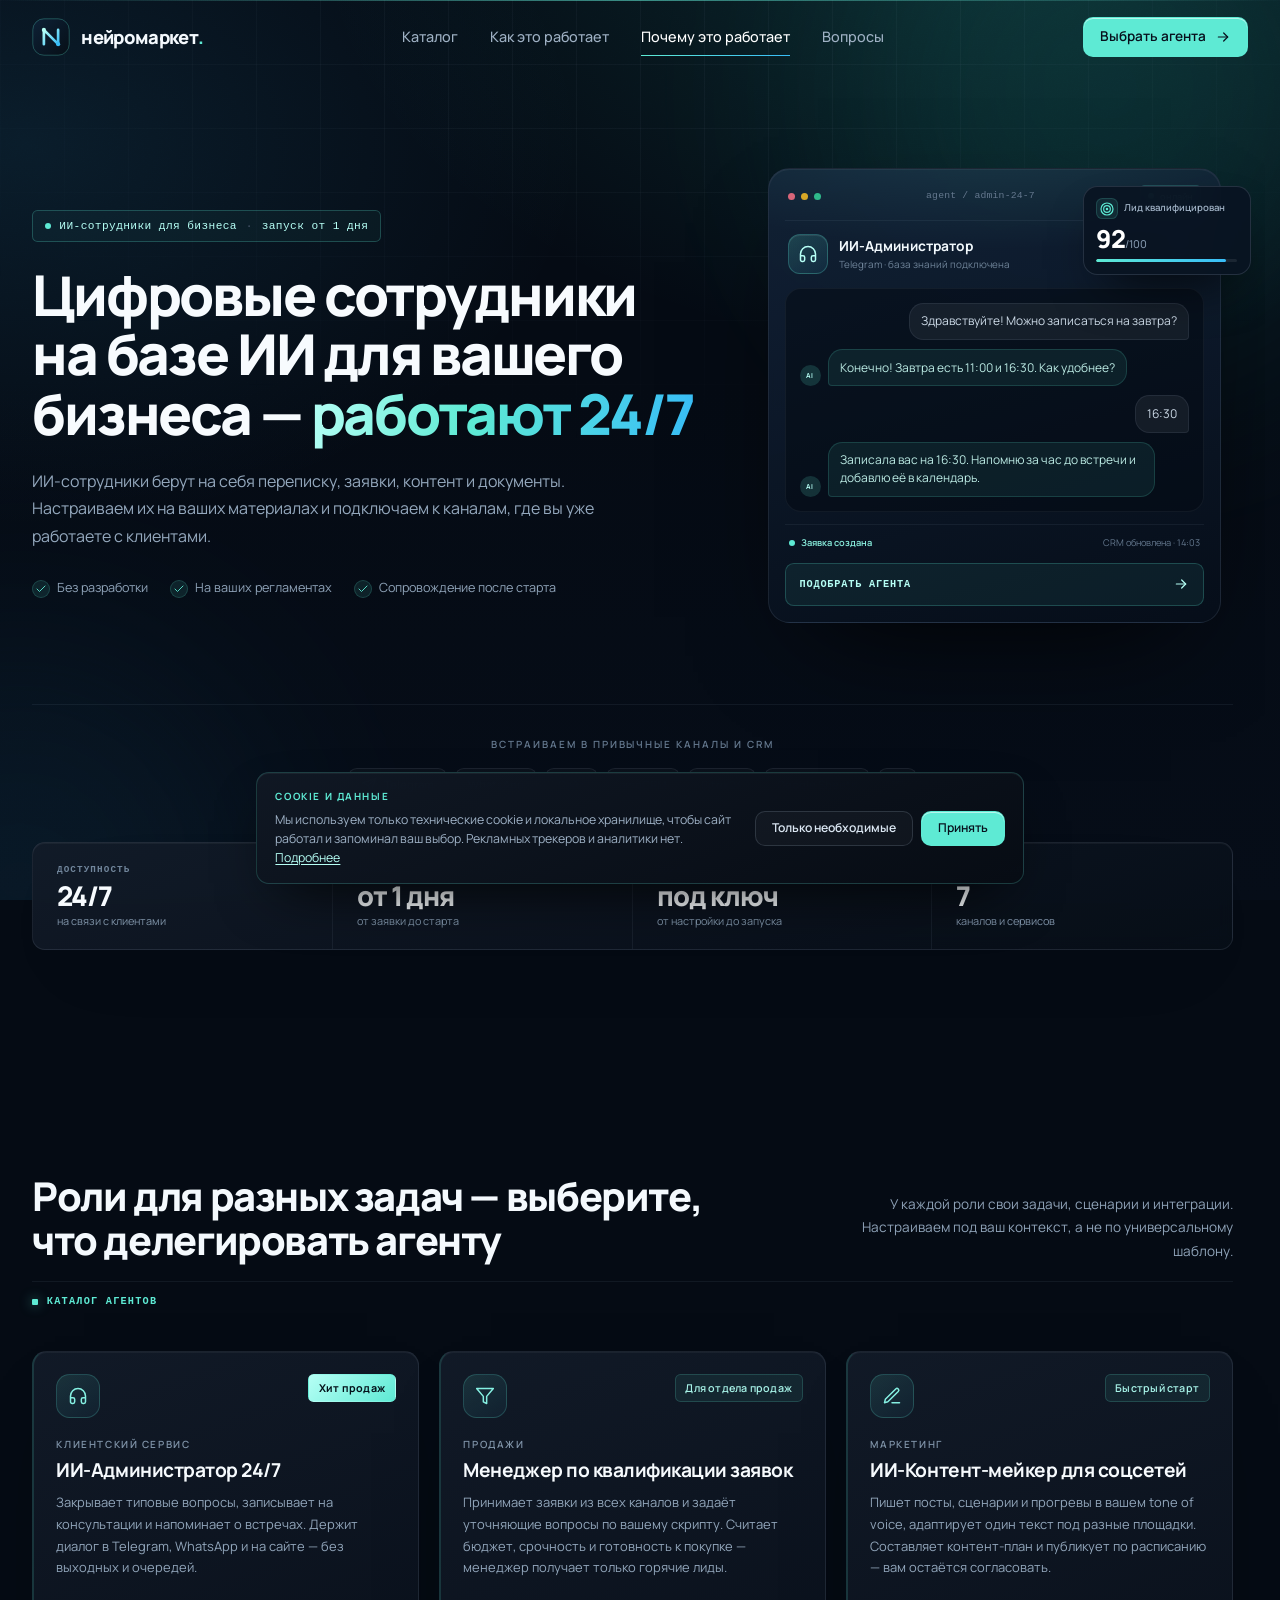
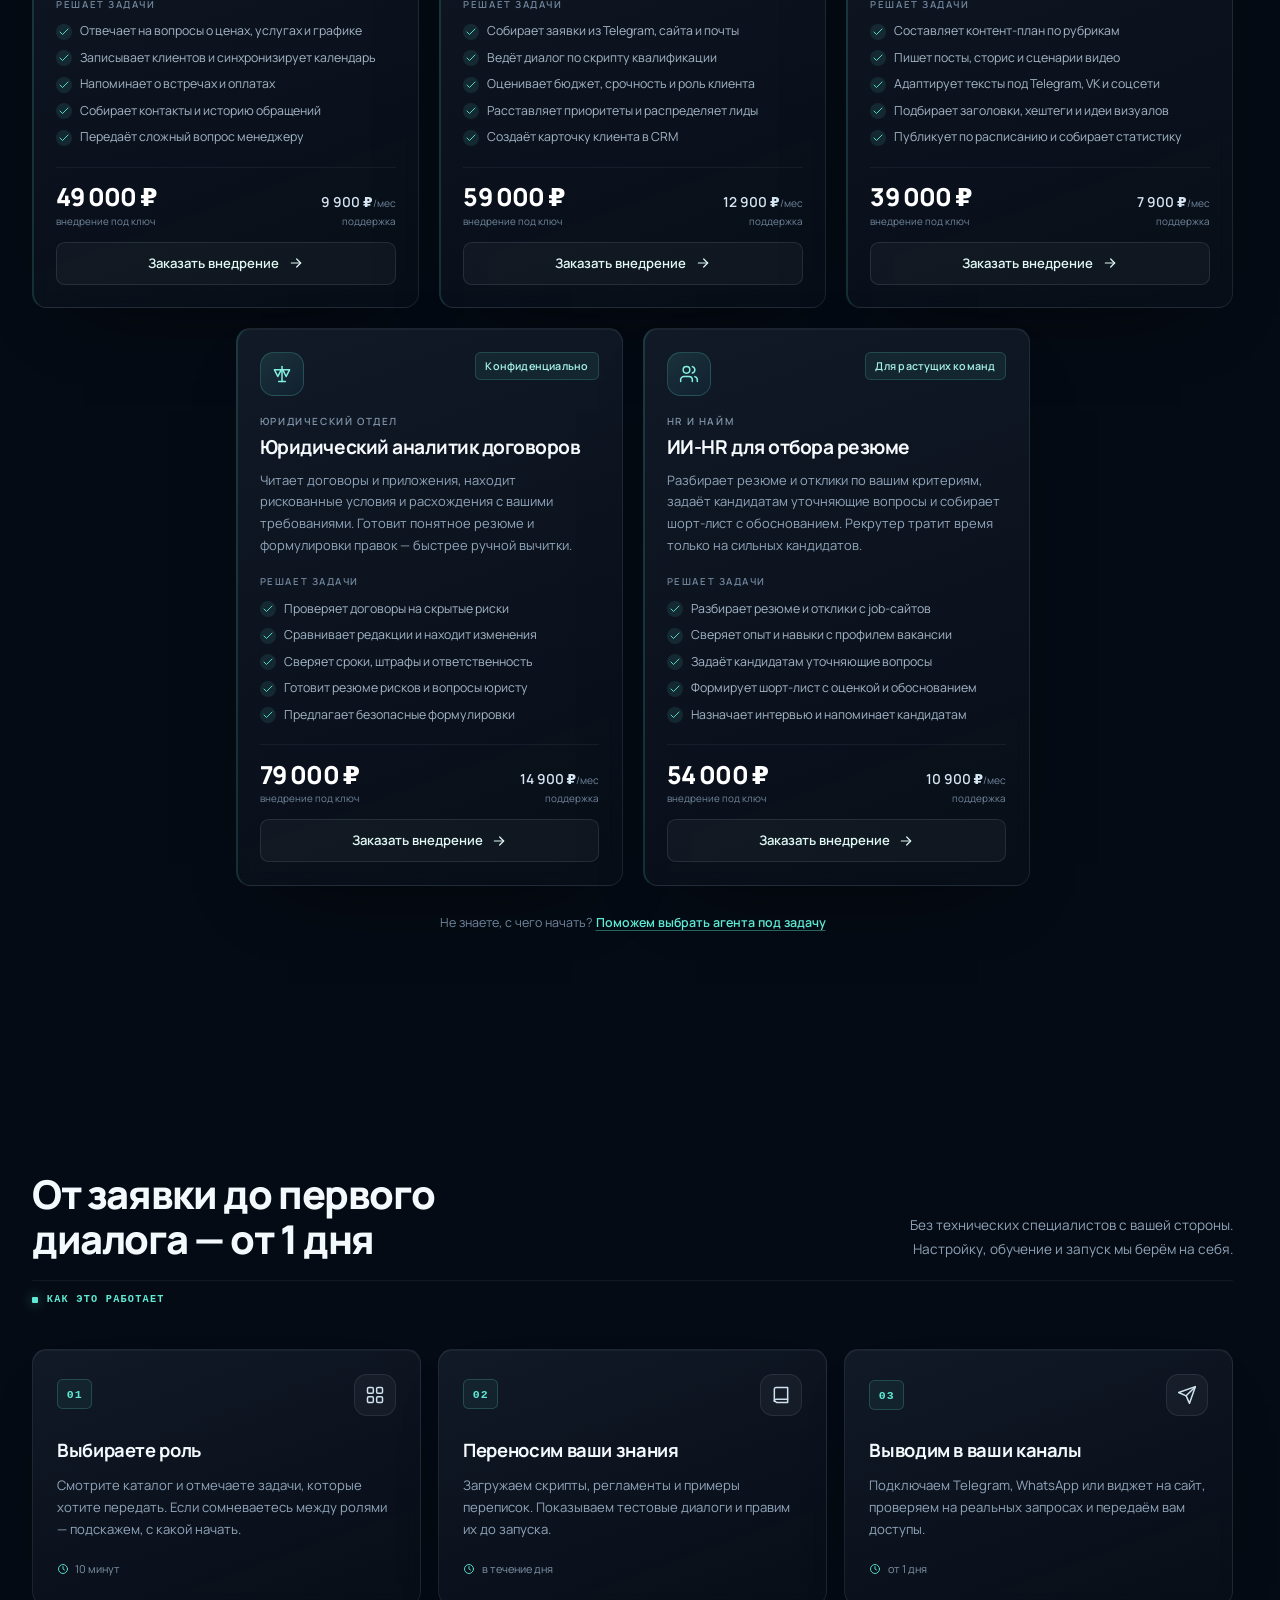
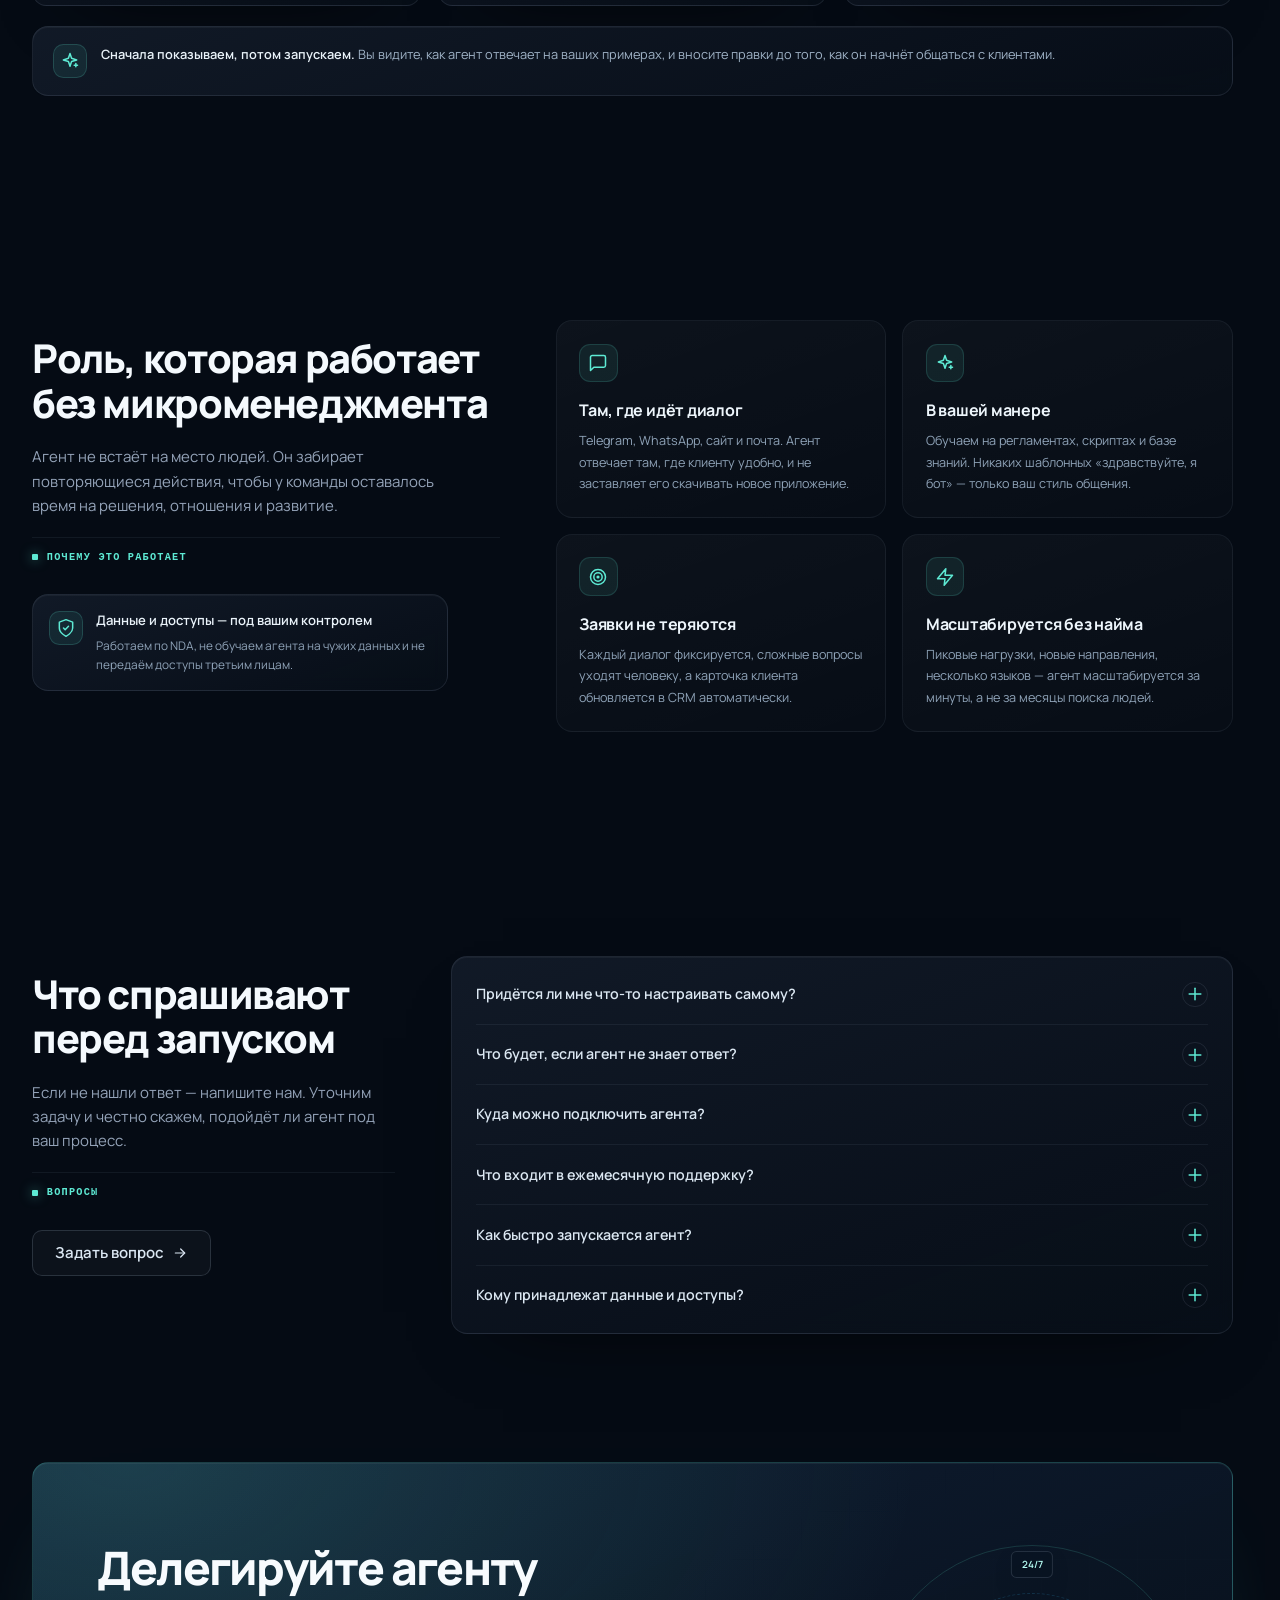
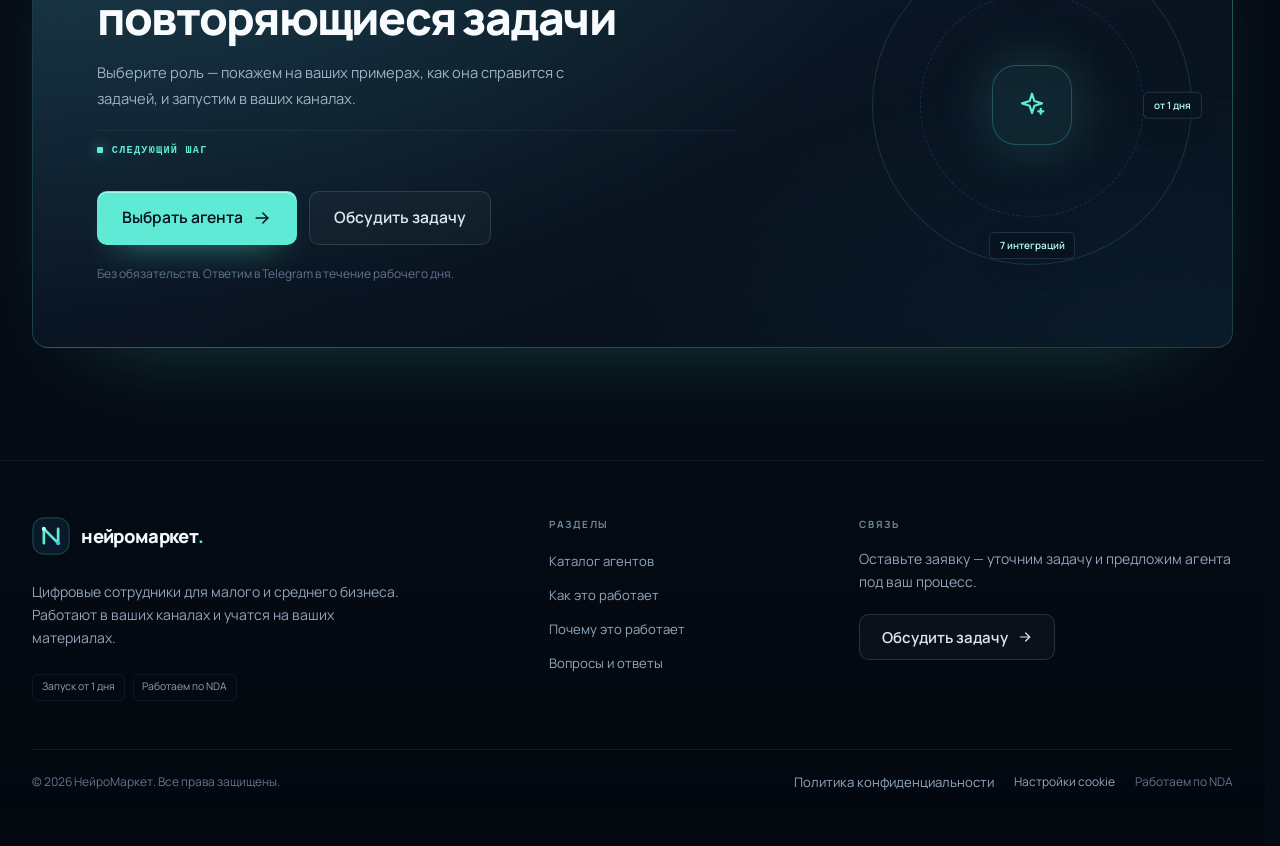
==== commit c6e34463: "Add files via upload" ====
--- a/index.html
+++ b/index.html
@@ -5,7 +5,7 @@
   <meta name="viewport" content="width=device-width, initial-scale=1">
   <title>НейроМаркет — цифровые сотрудники на базе ИИ для бизнеса</title>
   <meta name="description" content="ИИ-сотрудники для бизнеса: переписка с клиентами, заявки, контент и работа с документами. Настройка на ваших материалах, запуск от 1 дня.">
-  <meta name="theme-color" content="#080b11">
+  <meta name="theme-color" content="#050b14">
   <meta name="color-scheme" content="dark">
   <meta name="robots" content="index, follow">
 
@@ -80,16 +80,16 @@
     <div class="mx-auto flex h-[74px] max-w-7xl items-center justify-between gap-4 px-5 lg:px-8">
       <a class="brand" href="#" aria-label="НейроМаркет — на главную">
         <svg class="brand-mark" viewBox="0 0 48 48" fill="none" aria-hidden="true">
-          <rect x="1" y="1" width="46" height="46" rx="14" fill="url(#brandFill)" stroke="rgba(210,238,114,.35)"/>
+          <rect x="1" y="1" width="46" height="46" rx="14" fill="url(#brandFill)" stroke="rgba(94,234,212,.35)"/>
           <path d="M15 33V15l18 18V15" stroke="url(#brandStroke)" stroke-width="3.4" stroke-linecap="round" stroke-linejoin="round"/>
-          <circle cx="15" cy="15" r="2.6" fill="#f6ffd6"/>
-          <circle cx="33" cy="33" r="2.6" fill="#f5b971"/>
+          <circle cx="15" cy="15" r="2.6" fill="#b6fff5"/>
+          <circle cx="33" cy="33" r="2.6" fill="#38bdf8"/>
           <defs>
             <linearGradient id="brandFill" x1="4" y1="4" x2="44" y2="44" gradientUnits="userSpaceOnUse">
               <stop stop-color="#0d2034"/><stop offset="1" stop-color="#071019"/>
             </linearGradient>
             <linearGradient id="brandStroke" x1="15" y1="15" x2="33" y2="33" gradientUnits="userSpaceOnUse">
-              <stop stop-color="#f6ffd6"/><stop offset="1" stop-color="#f5b971"/>
+              <stop stop-color="#b6fff5"/><stop offset="1" stop-color="#38bdf8"/>
             </linearGradient>
           </defs>
         </svg>
@@ -151,17 +151,6 @@
               Настраиваем их на ваших материалах и подключаем к каналам,
               где вы уже работаете с клиентами.
             </p>
-
-            <div class="mt-8 flex flex-col gap-3 sm:flex-row reveal" style="--delay:.15s">
-              <a class="btn btn-primary btn-lg" href="#catalog">
-                <span>Выбрать агента</span>
-                <svg class="icon" aria-hidden="true"><use href="#i-arrow-right"/></svg>
-              </a>
-              <a class="btn btn-ghost btn-lg" href="#how">
-                <svg class="icon" aria-hidden="true"><use href="#i-arrow-down"/></svg>
-                <span>Как это работает</span>
-              </a>
-            </div>
 
             <ul class="hero-trust reveal" style="--delay:.2s">
               <li><span class="tick"><svg class="icon icon-xs" aria-hidden="true"><use href="#i-check"/></svg></span>Без разработки</li>
@@ -215,6 +204,11 @@
                   <span class="console-event"><span class="live-dot"></span>Заявка создана</span>
                   <span>CRM обновлена · 14:03</span>
                 </div>
+
+                <a class="console-action" href="#catalog">
+                  <span>Подобрать агента</span>
+                  <svg class="icon icon-sm" aria-hidden="true"><use href="#i-arrow-right"/></svg>
+                </a>
               </div>
 
               <div class="float-card float-card-a" aria-hidden="true">
@@ -272,7 +266,6 @@
     <section class="relative scroll-mt-24 py-20 sm:py-24 lg:py-28" id="catalog">
       <div class="mx-auto max-w-7xl px-5 lg:px-8">
         <div class="section-head reveal">
-          <span class="eyebrow">Каталог агентов</span>
           <div class="section-head-row">
             <h2 class="section-title">Роли для разных задач — выберите, что делегировать агенту</h2>
             <p class="section-lead">
@@ -280,6 +273,7 @@
               контекст, а не по универсальному шаблону.
             </p>
           </div>
+          <span class="eyebrow">Каталог агентов</span>
         </div>
 
         <div class="catalog-grid mt-10">
@@ -517,7 +511,6 @@
     <section class="relative scroll-mt-24 py-20 sm:py-24 lg:py-28" id="how">
       <div class="mx-auto max-w-7xl px-5 lg:px-8">
         <div class="section-head reveal">
-          <span class="eyebrow">Как это работает</span>
           <div class="section-head-row">
             <h2 class="section-title">От заявки до первого диалога — от 1 дня</h2>
             <p class="section-lead">
@@ -525,6 +518,7 @@
               и запуск мы берём на себя.
             </p>
           </div>
+          <span class="eyebrow">Как это работает</span>
         </div>
 
         <div class="steps-grid mt-10">
@@ -591,12 +585,12 @@
         <div class="grid gap-12 lg:grid-cols-12 lg:gap-14">
           <div class="lg:col-span-5">
             <div class="lg:sticky lg:top-28 reveal">
-              <span class="eyebrow">Почему это работает</span>
               <h2 class="section-title mt-4">Роль, которая работает без микроменеджмента</h2>
               <p class="mt-5 max-w-md text-[15px] leading-relaxed text-slate-400">
                 Агент не встаёт на место людей. Он забирает повторяющиеся действия,
                 чтобы у команды оставалось время на решения, отношения и развитие.
               </p>
+              <span class="eyebrow">Почему это работает</span>
               <div class="why-note glass">
                 <div class="why-note-icon"><svg class="icon" aria-hidden="true"><use href="#i-shield"/></svg></div>
                 <div>
@@ -638,12 +632,12 @@
       <div class="mx-auto max-w-7xl px-5 lg:px-8">
         <div class="grid gap-10 lg:grid-cols-12 lg:gap-14">
           <div class="lg:col-span-4 reveal">
-            <span class="eyebrow">Вопросы</span>
             <h2 class="section-title mt-4">Что спрашивают перед запуском</h2>
             <p class="mt-5 max-w-sm text-[15px] leading-relaxed text-slate-400">
               Если не нашли ответ — напишите нам. Уточним задачу и честно скажем,
               подойдёт ли агент под ваш процесс.
             </p>
+            <span class="eyebrow">Вопросы</span>
             <button class="btn btn-ghost mt-7 js-order" type="button"
                     data-agent="Консультация"
                     data-price="Без обязательств"
@@ -708,12 +702,12 @@
       <div class="mx-auto max-w-7xl px-5 lg:px-8">
         <div class="cta-panel reveal">
           <div class="cta-content">
-            <span class="eyebrow">Следующий шаг</span>
             <h2 class="cta-title">Делегируйте агенту повторяющиеся задачи</h2>
             <p class="cta-text">
               Выберите роль — покажем на ваших примерах, как она справится с задачей,
               и запустим в ваших каналах.
             </p>
+            <span class="eyebrow">Следующий шаг</span>
             <div class="mt-8 flex flex-col gap-3 sm:flex-row">
               <a class="btn btn-primary btn-lg" href="#catalog">
                 <span>Выбрать агента</span>
@@ -750,10 +744,10 @@
         <div class="md:col-span-5">
           <a class="brand" href="#" aria-label="НейроМаркет — на главную">
             <svg class="brand-mark" viewBox="0 0 48 48" fill="none" aria-hidden="true">
-              <rect x="1" y="1" width="46" height="46" rx="14" fill="#0b1a2a" stroke="rgba(210,238,114,.35)"/>
-              <path d="M15 33V15l18 18V15" stroke="#d2ee72" stroke-width="3.4" stroke-linecap="round" stroke-linejoin="round"/>
-              <circle cx="15" cy="15" r="2.6" fill="#f6ffd6"/>
-              <circle cx="33" cy="33" r="2.6" fill="#f5b971"/>
+              <rect x="1" y="1" width="46" height="46" rx="14" fill="#0b1a2a" stroke="rgba(94,234,212,.35)"/>
+              <path d="M15 33V15l18 18V15" stroke="#5eead4" stroke-width="3.4" stroke-linecap="round" stroke-linejoin="round"/>
+              <circle cx="15" cy="15" r="2.6" fill="#b6fff5"/>
+              <circle cx="33" cy="33" r="2.6" fill="#38bdf8"/>
             </svg>
             <span class="brand-name">нейромаркет<span class="brand-dot">.</span></span>
           </a>
--- a/css/styles-v2.css
+++ b/css/styles-v2.css
@@ -4,17 +4,17 @@
    ============================================================ */
 
 :root {
-  --ink-950: #080b11;
-  --ink-900: #0a1019;
-  --ink-850: #0c1520;
-  --ink-800: #101a26;
+  --ink-950: #050b14;
+  --ink-900: #07101d;
+  --ink-850: #081524;
+  --ink-800: #0b1a2c;
   --line: rgba(148, 163, 184, 0.14);
   --line-soft: rgba(148, 163, 184, 0.09);
   --text: #e8f0f8;
   --muted: #8fa3b8;
-  --mint: #d2ee72;
-  --mint-bright: #f6ffd6;
-  --sky: #f5b971;
+  --mint: #5eead4;
+  --mint-bright: #8afff0;
+  --sky: #38bdf8;
   --rose: #fb7185;
   --font-display: "Manrope", ui-sans-serif, system-ui, sans-serif;
   --font-body: "Manrope", ui-sans-serif, system-ui, sans-serif;
@@ -55,7 +55,7 @@
 }
 
 ::selection {
-  background: rgba(210, 238, 114, 0.24);
+  background: rgba(94, 234, 212, 0.24);
   color: #ffffff;
 }
 
@@ -135,25 +135,27 @@
   overflow: hidden;
   pointer-events: none;
   background:
-    radial-gradient(1100px 700px at 78% -8%, rgba(245, 185, 113, 0.1), transparent 62%),
-    radial-gradient(900px 620px at 2% 16%, rgba(210, 238, 114, 0.05), transparent 62%),
-    linear-gradient(180deg, #080b11 0%, #080b11 42%, #0a0e15 100%);
+    radial-gradient(1100px 700px at 78% -8%, rgba(45, 212, 191, 0.14), transparent 62%),
+    radial-gradient(900px 620px at 2% 16%, rgba(56, 189, 248, 0.1), transparent 62%),
+    linear-gradient(180deg, #050b14 0%, #050b14 42%, #060d18 100%);
 }
 
 .page-grid {
   position: absolute;
   inset: 0;
-  background-image: radial-gradient(circle at 1px 1px, rgba(210, 238, 114, 0.1) 1px, transparent 0);
-  background-size: 28px 28px;
-  -webkit-mask-image: radial-gradient(ellipse 88% 62% at 50% 0%, #000 18%, transparent 74%);
-  mask-image: radial-gradient(ellipse 88% 62% at 50% 0%, #000 18%, transparent 74%);
+  background-image:
+    linear-gradient(rgba(148, 163, 184, 0.055) 1px, transparent 1px),
+    linear-gradient(90deg, rgba(148, 163, 184, 0.055) 1px, transparent 1px);
+  background-size: 64px 64px;
+  -webkit-mask-image: radial-gradient(ellipse 90% 66% at 52% 0%, #000 26%, transparent 76%);
+  mask-image: radial-gradient(ellipse 90% 66% at 52% 0%, #000 26%, transparent 76%);
 }
 
 .glow {
   position: absolute;
   border-radius: 50%;
   filter: blur(110px);
-  opacity: 0.28;
+  opacity: 0.36;
 }
 
 .glow-a {
@@ -161,7 +163,7 @@
   right: -100px;
   width: 540px;
   height: 540px;
-  background: rgba(245, 185, 113, 0.12);
+  background: rgba(45, 212, 191, 0.3);
 }
 
 .glow-b {
@@ -169,7 +171,7 @@
   left: -220px;
   width: 480px;
   height: 480px;
-  background: rgba(210, 238, 114, 0.06);
+  background: rgba(56, 189, 248, 0.19);
 }
 
 .noise {
@@ -199,12 +201,12 @@
   right: 0;
   left: 0;
   height: 1px;
-  background: linear-gradient(90deg, transparent, rgba(210, 238, 114, 0.55), transparent);
+  background: linear-gradient(90deg, transparent, rgba(94, 234, 212, 0.55), transparent);
   pointer-events: none;
 }
 
 .site-header.is-scrolled {
-  background-color: rgba(8, 11, 17, 0.84);
+  background-color: rgba(5, 11, 20, 0.8);
   border-bottom-color: var(--line-soft);
   box-shadow: 0 14px 44px -26px rgba(0, 0, 0, 0.9);
   -webkit-backdrop-filter: blur(18px);
@@ -287,8 +289,8 @@
 }
 
 .menu-toggle:hover {
-  border-color: rgba(210, 238, 114, 0.3);
-  background: rgba(210, 238, 114, 0.07);
+  border-color: rgba(94, 234, 212, 0.3);
+  background: rgba(94, 234, 212, 0.07);
 }
 
 .mobile-menu {
@@ -360,9 +362,9 @@
 }
 
 .btn-primary {
-  background: #d2ee72;
+  background: #5eead4;
   color: #07101d;
-  box-shadow: 0 14px 34px -20px rgba(210, 238, 114, 0.9), inset 0 1px 0 rgba(255, 255, 255, 0.55);
+  box-shadow: 0 14px 34px -20px rgba(94, 234, 212, 0.9), inset 0 1px 0 rgba(255, 255, 255, 0.55);
 }
 
 .btn-primary::after {
@@ -377,9 +379,9 @@
 }
 
 .btn-primary:hover {
-  background: #e0f48a;
+  background: #7ff0dd;
   transform: translateY(-2px);
-  box-shadow: 0 20px 46px -22px rgba(210, 238, 114, 0.9), inset 0 1px 0 rgba(255, 255, 255, 0.55);
+  box-shadow: 0 20px 46px -22px rgba(94, 234, 212, 0.9), inset 0 1px 0 rgba(255, 255, 255, 0.55);
 }
 
 .btn-primary:hover::after {
@@ -393,8 +395,8 @@
 }
 
 .btn-ghost:hover {
-  border-color: rgba(210, 238, 114, 0.36);
-  background: rgba(210, 238, 114, 0.07);
+  border-color: rgba(94, 234, 212, 0.36);
+  background: rgba(94, 234, 212, 0.07);
   transform: translateY(-1px);
 }
 
@@ -404,16 +406,16 @@
   border-color: rgba(148, 163, 184, 0.16);
   border-radius: 0.55rem;
   background: rgba(255, 255, 255, 0.035);
-  color: #f0ffd0;
+  color: #dff8f3;
   font-size: 0.82rem;
 }
 
 .btn-card:hover {
   border-color: transparent;
-  background: #d2ee72;
+  background: #5eead4;
   color: #07101d;
   transform: translateY(-1px);
-  box-shadow: 0 14px 34px -18px rgba(210, 238, 114, 0.75);
+  box-shadow: 0 14px 34px -18px rgba(94, 234, 212, 0.75);
 }
 
 .btn-sm {
@@ -432,6 +434,10 @@
   display: inline-flex;
   align-items: center;
   gap: 0.55rem;
+  width: 100%;
+  margin-top: 1.15rem;
+  padding-top: 0.8rem;
+  border-top: 1px solid var(--line-soft);
   color: var(--mint);
   font-family: ui-monospace, "SFMono-Regular", Consolas, "Liberation Mono", monospace;
   font-size: 0.64rem;
@@ -447,7 +453,7 @@
   height: 6px;
   background: var(--mint);
   border-radius: 1px;
-  box-shadow: 0 0 12px rgba(210, 238, 114, 0.55);
+  box-shadow: 0 0 12px rgba(94, 234, 212, 0.55);
 }
 
 .badge-soft {
@@ -455,10 +461,10 @@
   align-items: center;
   flex: none;
   padding: 0.32rem 0.6rem;
-  border: 1px solid rgba(210, 238, 114, 0.18);
+  border: 1px solid rgba(94, 234, 212, 0.18);
   border-radius: 0.35rem;
-  background: rgba(210, 238, 114, 0.075);
-  color: #eaffb0;
+  background: rgba(94, 234, 212, 0.075);
+  color: #a7f3e8;
   font-size: 0.67rem;
   font-weight: 600;
   letter-spacing: 0.02em;
@@ -467,8 +473,8 @@
 
 .badge-hot {
   border-color: transparent;
-  background: linear-gradient(135deg, #f6ffd6, #d2ee72 65%, #f5b971);
-  color: #07101d;
+  background: linear-gradient(135deg, #b6fff5, #5eead4);
+  color: #031018;
   font-weight: 700;
 }
 
@@ -481,7 +487,7 @@
 }
 
 .text-gradient {
-  background: linear-gradient(100deg, #f6ffd6 0%, #d2ee72 42%, #f5b971 100%);
+  background: linear-gradient(100deg, #b6fff5 0%, #5eead4 42%, #38bdf8 100%);
   background-clip: text;
   -webkit-background-clip: text;
   color: transparent;
@@ -525,10 +531,10 @@
   align-items: center;
   gap: 0.55rem;
   padding: 0.42rem 0.72rem;
-  border: 1px solid rgba(210, 238, 114, 0.24);
+  border: 1px solid rgba(94, 234, 212, 0.24);
   border-radius: 0.35rem;
-  background: rgba(210, 238, 114, 0.045);
-  color: #f6ffd6;
+  background: rgba(94, 234, 212, 0.045);
+  color: #b6fff5;
   font-family: ui-monospace, "SFMono-Regular", Consolas, "Liberation Mono", monospace;
   font-size: 0.7rem;
   font-weight: 500;
@@ -576,9 +582,9 @@
   width: 18px;
   height: 18px;
   flex: none;
-  border: 1px solid rgba(210, 238, 114, 0.18);
+  border: 1px solid rgba(94, 234, 212, 0.18);
   border-radius: 50%;
-  background: rgba(210, 238, 114, 0.1);
+  background: rgba(94, 234, 212, 0.1);
   color: var(--mint);
 }
 
@@ -603,7 +609,7 @@
   content: "";
   position: absolute;
   inset: 0;
-  background: radial-gradient(560px 180px at 50% -10%, rgba(210, 238, 114, 0.13), transparent 70%);
+  background: radial-gradient(560px 180px at 50% -10%, rgba(94, 234, 212, 0.13), transparent 70%);
   pointer-events: none;
 }
 
@@ -641,10 +647,10 @@
   align-items: center;
   gap: 0.35rem;
   padding: 0.22rem 0.45rem;
-  border: 1px solid rgba(210, 238, 114, 0.16);
+  border: 1px solid rgba(94, 234, 212, 0.16);
   border-radius: 0.3rem;
-  background: rgba(210, 238, 114, 0.06);
-  color: #eaffb0;
+  background: rgba(94, 234, 212, 0.06);
+  color: #a7f3e8;
   font-size: 0.57rem;
   font-weight: 600;
 }
@@ -662,10 +668,10 @@
   width: 40px;
   height: 40px;
   flex: none;
-  border: 1px solid rgba(210, 238, 114, 0.25);
+  border: 1px solid rgba(94, 234, 212, 0.25);
   border-radius: 12px;
-  background: linear-gradient(145deg, rgba(210, 238, 114, 0.18), rgba(245, 185, 113, 0.08));
-  color: #f6ffd6;
+  background: linear-gradient(145deg, rgba(94, 234, 212, 0.18), rgba(56, 189, 248, 0.08));
+  color: #b6fff5;
   box-shadow: inset 0 1px 0 rgba(255, 255, 255, 0.08);
 }
 
@@ -732,8 +738,8 @@
   height: 21px;
   flex: none;
   border-radius: 50%;
-  background: rgba(210, 238, 114, 0.16);
-  color: #f6ffd6;
+  background: rgba(94, 234, 212, 0.16);
+  color: #b6fff5;
   font-size: 0.42rem;
   font-weight: 700;
   letter-spacing: 0.02em;
@@ -754,9 +760,9 @@
 }
 
 .bubble-agent {
-  border: 1px solid rgba(210, 238, 114, 0.16);
+  border: 1px solid rgba(94, 234, 212, 0.16);
   border-radius: 0.9rem 0.9rem 0.9rem 0.25rem;
-  background: rgba(210, 238, 114, 0.08);
+  background: rgba(94, 234, 212, 0.08);
   color: #bcebe4;
 }
 
@@ -770,6 +776,40 @@
   border-top: 1px solid var(--line-soft);
   color: #64788e;
   font-size: 0.58rem;
+}
+
+.console-action {
+  display: flex;
+  align-items: center;
+  justify-content: space-between;
+  gap: 1rem;
+  margin-top: 0.8rem;
+  padding: 0.78rem 0.85rem;
+  border: 1px solid rgba(94, 234, 212, 0.22);
+  border-radius: 0.55rem;
+  background: rgba(94, 234, 212, 0.07);
+  color: #b6fff5;
+  font-family: ui-monospace, "SFMono-Regular", Consolas, "Liberation Mono", monospace;
+  font-size: 0.64rem;
+  font-weight: 600;
+  letter-spacing: 0.08em;
+  text-decoration: none;
+  text-transform: uppercase;
+  transition: border-color 0.25s ease, background 0.25s ease, color 0.25s ease;
+}
+
+.console-action:hover {
+  border-color: rgba(94, 234, 212, 0.45);
+  background: rgba(94, 234, 212, 0.12);
+  color: #ffffff;
+}
+
+.console-action .icon {
+  transition: transform 0.25s var(--ease-out);
+}
+
+.console-action:hover .icon {
+  transform: translateX(3px);
 }
 
 .console-event {
@@ -814,9 +854,9 @@
   width: 1.35rem;
   height: 1.35rem;
   flex: none;
-  border: 1px solid rgba(210, 238, 114, 0.16);
+  border: 1px solid rgba(94, 234, 212, 0.16);
   border-radius: 0.4rem;
-  background: rgba(210, 238, 114, 0.1);
+  background: rgba(94, 234, 212, 0.1);
   color: var(--mint);
 }
 
@@ -892,7 +932,7 @@
 }
 
 .integration-chip:hover {
-  border-color: rgba(210, 238, 114, 0.24);
+  border-color: rgba(94, 234, 212, 0.24);
   color: #c8f5ee;
 }
 
@@ -978,7 +1018,7 @@
   overflow: hidden;
   padding: 1.4rem;
   border-radius: 0.9rem;
-  border-left: 2px solid rgba(210, 238, 114, 0.16);
+  border-left: 2px solid rgba(94, 234, 212, 0.16);
   transition: transform 0.35s var(--ease-out), border-color 0.35s ease, box-shadow 0.35s ease, border-left-color 0.35s ease;
 }
 
@@ -989,15 +1029,15 @@
   right: 1.5rem;
   left: 1.5rem;
   height: 1px;
-  background: linear-gradient(90deg, transparent, rgba(210, 238, 114, 0.65), transparent);
+  background: linear-gradient(90deg, transparent, rgba(94, 234, 212, 0.65), transparent);
   opacity: 0;
   transition: opacity 0.35s ease;
 }
 
 .agent-card:hover {
-  border-color: rgba(210, 238, 114, 0.28);
+  border-color: rgba(94, 234, 212, 0.28);
   border-left-color: var(--mint);
-  box-shadow: 0 34px 80px -46px rgba(210, 238, 114, 0.28), inset 0 1px 0 rgba(255, 255, 255, 0.06);
+  box-shadow: 0 34px 80px -46px rgba(94, 234, 212, 0.28), inset 0 1px 0 rgba(255, 255, 255, 0.06);
   transform: translateY(-5px);
 }
 
@@ -1006,10 +1046,10 @@
 }
 
 .agent-card:hover .agent-icon {
-  border-color: rgba(210, 238, 114, 0.4);
-  background: linear-gradient(145deg, rgba(210, 238, 114, 0.22), rgba(245, 185, 113, 0.1));
+  border-color: rgba(94, 234, 212, 0.4);
+  background: linear-gradient(145deg, rgba(94, 234, 212, 0.22), rgba(56, 189, 248, 0.1));
   color: var(--mint-bright);
-  box-shadow: 0 10px 30px -14px rgba(210, 238, 114, 0.5);
+  box-shadow: 0 10px 30px -14px rgba(94, 234, 212, 0.5);
 }
 
 .agent-top {
@@ -1025,10 +1065,10 @@
   width: 2.75rem;
   height: 2.75rem;
   flex: none;
-  border: 1px solid rgba(210, 238, 114, 0.2);
+  border: 1px solid rgba(94, 234, 212, 0.2);
   border-radius: 0.85rem;
-  background: linear-gradient(145deg, rgba(210, 238, 114, 0.12), rgba(245, 185, 113, 0.05));
-  color: #d9ff7a;
+  background: linear-gradient(145deg, rgba(94, 234, 212, 0.12), rgba(56, 189, 248, 0.05));
+  color: #85f0e2;
   transition: border-color 0.3s ease, background 0.3s ease, box-shadow 0.3s ease, color 0.3s ease;
 }
 
@@ -1091,7 +1131,7 @@
   flex: none;
   margin-top: 0.1rem;
   border-radius: 50%;
-  background: rgba(210, 238, 114, 0.1);
+  background: rgba(94, 234, 212, 0.1);
   color: var(--mint);
 }
 
@@ -1157,10 +1197,10 @@
   display: none;
   margin-top: 1.75rem;
   padding: 0.95rem 1.1rem;
-  border: 1px solid rgba(210, 238, 114, 0.18);
+  border: 1px solid rgba(94, 234, 212, 0.18);
   border-radius: 0.85rem;
-  background: rgba(210, 238, 114, 0.055);
-  color: #eaffb0;
+  background: rgba(94, 234, 212, 0.055);
+  color: #a7f3e8;
   font-size: 0.78rem;
   line-height: 1.55;
   text-align: center;
@@ -1183,14 +1223,14 @@
   font: inherit;
   font-weight: 600;
   text-decoration: underline;
-  text-decoration-color: rgba(210, 238, 114, 0.4);
+  text-decoration-color: rgba(94, 234, 212, 0.4);
   text-underline-offset: 3px;
   cursor: pointer;
   transition: color 0.2s ease, text-decoration-color 0.2s ease;
 }
 
 .link-mint:hover {
-  color: #f6ffd6;
+  color: #b6fff5;
   text-decoration-color: rgba(182, 255, 245, 0.8);
 }
 
@@ -1210,7 +1250,7 @@
 }
 
 .step-card:hover {
-  border-color: rgba(210, 238, 114, 0.25);
+  border-color: rgba(94, 234, 212, 0.25);
   transform: translateY(-3px);
 }
 
@@ -1223,9 +1263,9 @@
 
 .step-num {
   padding: 0.34rem 0.55rem;
-  border: 1px solid rgba(210, 238, 114, 0.2);
+  border: 1px solid rgba(94, 234, 212, 0.2);
   border-radius: 0.35rem;
-  background: rgba(210, 238, 114, 0.06);
+  background: rgba(94, 234, 212, 0.06);
   color: var(--mint);
   font-family: ui-monospace, "SFMono-Regular", Consolas, "Liberation Mono", monospace;
   font-size: 0.72rem;
@@ -1288,9 +1328,9 @@
   width: 2.1rem;
   height: 2.1rem;
   flex: none;
-  border: 1px solid rgba(210, 238, 114, 0.18);
+  border: 1px solid rgba(94, 234, 212, 0.18);
   border-radius: 0.65rem;
-  background: rgba(210, 238, 114, 0.08);
+  background: rgba(94, 234, 212, 0.08);
   color: var(--mint);
 }
 
@@ -1323,9 +1363,9 @@
   width: 2.1rem;
   height: 2.1rem;
   flex: none;
-  border: 1px solid rgba(210, 238, 114, 0.18);
+  border: 1px solid rgba(94, 234, 212, 0.18);
   border-radius: 0.65rem;
-  background: rgba(210, 238, 114, 0.08);
+  background: rgba(94, 234, 212, 0.08);
   color: var(--mint);
 }
 
@@ -1351,8 +1391,8 @@
 }
 
 .feature-card:hover {
-  border-color: rgba(210, 238, 114, 0.24);
-  background: linear-gradient(160deg, rgba(210, 238, 114, 0.06), rgba(255, 255, 255, 0.015));
+  border-color: rgba(94, 234, 212, 0.24);
+  background: linear-gradient(160deg, rgba(94, 234, 212, 0.06), rgba(255, 255, 255, 0.015));
   transform: translateY(-3px);
 }
 
@@ -1362,9 +1402,9 @@
   width: 2.4rem;
   height: 2.4rem;
   margin-bottom: 1rem;
-  border: 1px solid rgba(210, 238, 114, 0.15);
+  border: 1px solid rgba(94, 234, 212, 0.15);
   border-radius: 0.7rem;
-  background: rgba(210, 238, 114, 0.08);
+  background: rgba(94, 234, 212, 0.08);
   color: var(--mint);
 }
 
@@ -1430,8 +1470,8 @@
 }
 
 .faq-item[open] .faq-plus {
-  border-color: rgba(210, 238, 114, 0.24);
-  background: rgba(210, 238, 114, 0.1);
+  border-color: rgba(94, 234, 212, 0.24);
+  background: rgba(94, 234, 212, 0.1);
   transform: rotate(45deg);
 }
 
@@ -1449,13 +1489,13 @@
   position: relative;
   overflow: hidden;
   padding: clamp(2rem, 5vw, 4rem);
-  border: 1px solid rgba(210, 238, 114, 0.2);
+  border: 1px solid rgba(94, 234, 212, 0.2);
   border-radius: 1rem;
   background:
-    radial-gradient(120% 170% at 8% 0%, rgba(210, 238, 114, 0.16), transparent 55%),
-    radial-gradient(90% 120% at 100% 110%, rgba(245, 185, 113, 0.1), transparent 60%),
+    radial-gradient(120% 170% at 8% 0%, rgba(94, 234, 212, 0.16), transparent 55%),
+    radial-gradient(90% 120% at 100% 110%, rgba(56, 189, 248, 0.1), transparent 60%),
     linear-gradient(160deg, rgba(17, 33, 54, 0.94), rgba(5, 12, 22, 0.97));
-  box-shadow: inset 0 1px 0 rgba(255, 255, 255, 0.05), 0 40px 100px -60px rgba(210, 238, 114, 0.3);
+  box-shadow: inset 0 1px 0 rgba(255, 255, 255, 0.05), 0 40px 100px -60px rgba(94, 234, 212, 0.3);
 }
 
 .cta-panel::before {
@@ -1463,8 +1503,10 @@
   position: absolute;
   inset: 0;
   opacity: 0.5;
-  background-image: radial-gradient(circle at 1px 1px, rgba(210, 238, 114, 0.14) 1px, transparent 0);
-  background-size: 26px 26px;
+  background-image:
+    linear-gradient(rgba(148, 163, 184, 0.05) 1px, transparent 1px),
+    linear-gradient(90deg, rgba(148, 163, 184, 0.05) 1px, transparent 1px);
+  background-size: 48px 48px;
   -webkit-mask-image: radial-gradient(ellipse 80% 90% at 100% 50%, #000, transparent 70%);
   mask-image: radial-gradient(ellipse 80% 90% at 100% 50%, #000, transparent 70%);
   pointer-events: none;
@@ -1548,7 +1590,7 @@
   gap: 1.25rem;
   width: min(calc(100% - 2rem), 48rem);
   padding: 1rem 1.15rem;
-  border: 1px solid rgba(210, 238, 114, 0.2);
+  border: 1px solid rgba(94, 234, 212, 0.2);
   border-radius: 0.8rem;
   background: linear-gradient(160deg, rgba(16, 24, 36, 0.98), rgba(7, 12, 20, 0.99));
   box-shadow: 0 24px 60px -24px rgba(0, 0, 0, 0.95), inset 0 1px 0 rgba(255, 255, 255, 0.05);
@@ -1586,7 +1628,7 @@
 }
 
 .cookie-banner-text a {
-  color: #f6ffd6;
+  color: #b6fff5;
   text-decoration: underline;
   text-underline-offset: 2px;
 }
@@ -1707,7 +1749,7 @@
   right: 2rem;
   left: 2rem;
   height: 1px;
-  background: linear-gradient(90deg, transparent, rgba(210, 238, 114, 0.6), transparent);
+  background: linear-gradient(90deg, transparent, rgba(94, 234, 212, 0.6), transparent);
   pointer-events: none;
 }
 
@@ -1732,8 +1774,8 @@
 }
 
 .modal-close:hover {
-  border-color: rgba(210, 238, 114, 0.3);
-  background: rgba(210, 238, 114, 0.08);
+  border-color: rgba(94, 234, 212, 0.3);
+  background: rgba(94, 234, 212, 0.08);
   color: #ffffff;
 }
 
@@ -1765,9 +1807,9 @@
   gap: 0.7rem;
   margin-top: 1.25rem;
   padding: 0.85rem;
-  border: 1px solid rgba(210, 238, 114, 0.16);
+  border: 1px solid rgba(94, 234, 212, 0.16);
   border-radius: 0.8rem;
-  background: rgba(210, 238, 114, 0.055);
+  background: rgba(94, 234, 212, 0.055);
 }
 
 .selected-agent-icon {
@@ -1776,9 +1818,9 @@
   width: 2.2rem;
   height: 2.2rem;
   flex: none;
-  border: 1px solid rgba(210, 238, 114, 0.2);
+  border: 1px solid rgba(94, 234, 212, 0.2);
   border-radius: 0.6rem;
-  background: rgba(210, 238, 114, 0.1);
+  background: rgba(94, 234, 212, 0.1);
   color: var(--mint);
 }
 
@@ -1801,7 +1843,7 @@
 .selected-price {
   max-width: 9rem;
   margin-left: auto;
-  color: #f6ffd6;
+  color: #b6fff5;
   font-family: var(--font-display);
   font-size: 0.7rem;
   font-weight: 600;
@@ -1853,9 +1895,9 @@
 }
 
 .field:focus {
-  border-color: rgba(210, 238, 114, 0.65);
+  border-color: rgba(94, 234, 212, 0.65);
   background: rgba(4, 10, 20, 0.8);
-  box-shadow: 0 0 0 3px rgba(210, 238, 114, 0.12);
+  box-shadow: 0 0 0 3px rgba(94, 234, 212, 0.12);
 }
 
 .field[aria-invalid="true"] {
@@ -1959,9 +2001,9 @@
 }
 
 .result-icon-success {
-  background: linear-gradient(135deg, #f6ffd6, #d2ee72 55%, #f5b971);
+  background: linear-gradient(135deg, #b6fff5, #5eead4 55%, #38bdf8);
   color: #031018;
-  box-shadow: 0 16px 40px -16px rgba(210, 238, 114, 0.6);
+  box-shadow: 0 16px 40px -16px rgba(94, 234, 212, 0.6);
 }
 
 .result-icon-error {
@@ -1992,7 +2034,7 @@
 }
 
 .result-text strong {
-  color: #f6ffd6;
+  color: #b6fff5;
   font-weight: 600;
 }
 
@@ -2047,7 +2089,7 @@
   height: 1.2rem;
   flex: none;
   border-radius: 50%;
-  background: rgba(210, 238, 114, 0.1);
+  background: rgba(94, 234, 212, 0.1);
   color: var(--mint);
   font-size: 0.58rem;
   font-weight: 700;
@@ -2083,10 +2125,10 @@
   z-index: 120;
   max-width: calc(100vw - 2rem);
   padding: 0.7rem 1rem;
-  border: 1px solid rgba(210, 238, 114, 0.25);
+  border: 1px solid rgba(94, 234, 212, 0.25);
   border-radius: 0.7rem;
   background: rgba(10, 22, 36, 0.96);
-  color: #f0ffd0;
+  color: #dff8f3;
   font-size: 0.78rem;
   line-height: 1.4;
   text-align: center;
@@ -2119,13 +2161,13 @@
 
 @keyframes pulseDot {
   0% {
-    box-shadow: 0 0 0 0 rgba(210, 238, 114, 0.45);
+    box-shadow: 0 0 0 0 rgba(94, 234, 212, 0.45);
   }
   70% {
-    box-shadow: 0 0 0 6px rgba(210, 238, 114, 0);
+    box-shadow: 0 0 0 6px rgba(94, 234, 212, 0);
   }
   100% {
-    box-shadow: 0 0 0 0 rgba(210, 238, 114, 0);
+    box-shadow: 0 0 0 0 rgba(94, 234, 212, 0);
   }
 }
 
@@ -2281,7 +2323,7 @@
 }
 
 .legal li::marker {
-  color: rgba(210, 238, 114, 0.7);
+  color: rgba(94, 234, 212, 0.7);
 }
 
 .legal a {
@@ -2293,14 +2335,14 @@
 .legal-note {
   margin-top: 1.75rem;
   padding: 0.9rem 1rem;
-  border: 1px solid rgba(210, 238, 114, 0.16);
+  border: 1px solid rgba(94, 234, 212, 0.16);
   border-radius: 0.8rem;
-  background: rgba(210, 238, 114, 0.05);
+  background: rgba(94, 234, 212, 0.05);
 }
 
 .legal-note p {
   margin: 0;
-  color: #eaffb0;
+  color: #a7f3e8;
   font-size: 0.78rem;
 }
 
@@ -2351,7 +2393,7 @@
 
   .orbit {
     position: absolute;
-    border: 1px solid rgba(210, 238, 114, 0.16);
+    border: 1px solid rgba(94, 234, 212, 0.16);
     border-radius: 50%;
   }
 
@@ -2361,7 +2403,7 @@
 
   .orbit-2 {
     inset: 3rem;
-    border-color: rgba(245, 185, 113, 0.18);
+    border-color: rgba(56, 189, 248, 0.18);
     border-style: dashed;
   }
 
@@ -2373,11 +2415,11 @@
     place-items: center;
     width: 5rem;
     height: 5rem;
-    border: 1px solid rgba(210, 238, 114, 0.25);
+    border: 1px solid rgba(94, 234, 212, 0.25);
     border-radius: 1.5rem;
-    background: rgba(210, 238, 114, 0.08);
+    background: rgba(94, 234, 212, 0.08);
     color: var(--mint);
-    box-shadow: 0 0 60px rgba(210, 238, 114, 0.2);
+    box-shadow: 0 0 60px rgba(94, 234, 212, 0.2);
     -webkit-backdrop-filter: blur(10px);
     backdrop-filter: blur(10px);
     transform: translate(-50%, -50%);
@@ -2394,7 +2436,7 @@
     border: 1px solid rgba(148, 163, 184, 0.2);
     border-radius: 0.35rem;
     background: rgba(9, 20, 34, 0.92);
-    color: #f6ffd6;
+    color: #b6fff5;
     font-size: 0.62rem;
     font-weight: 600;
     white-space: nowrap;
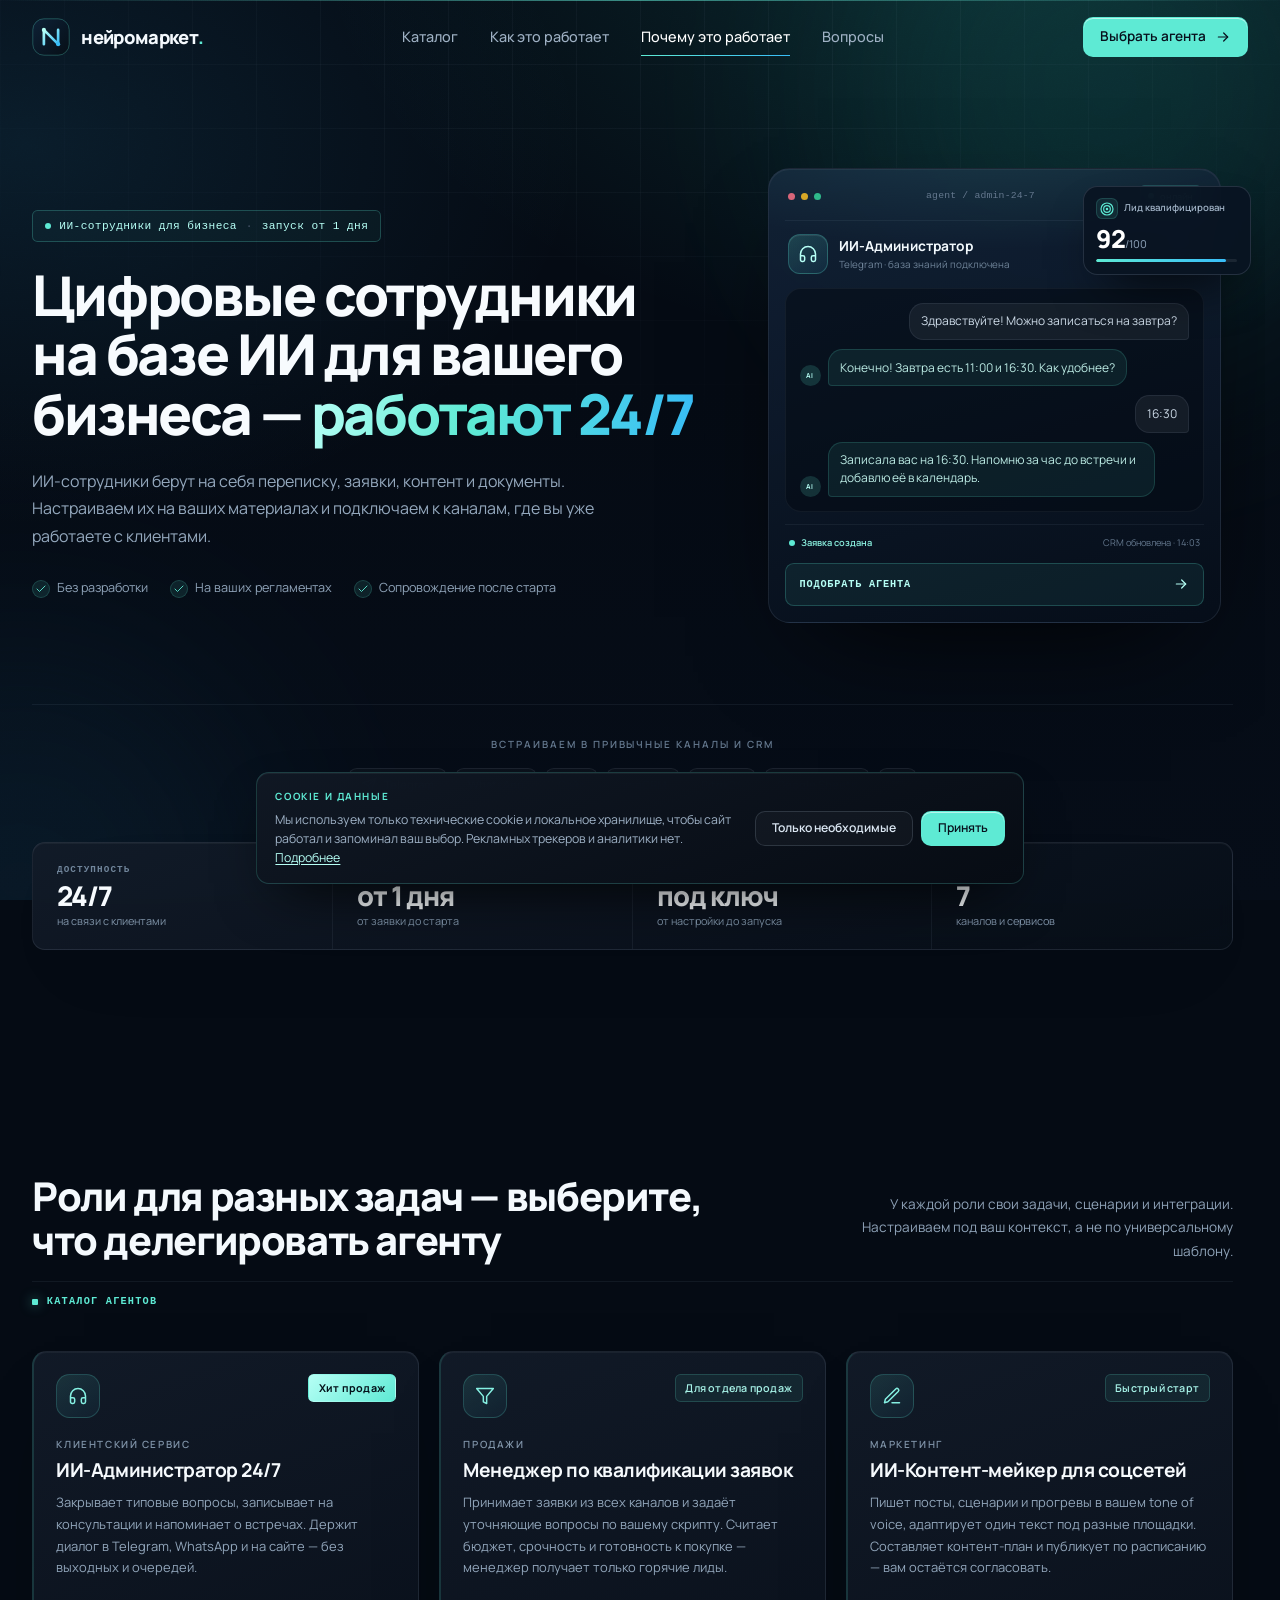
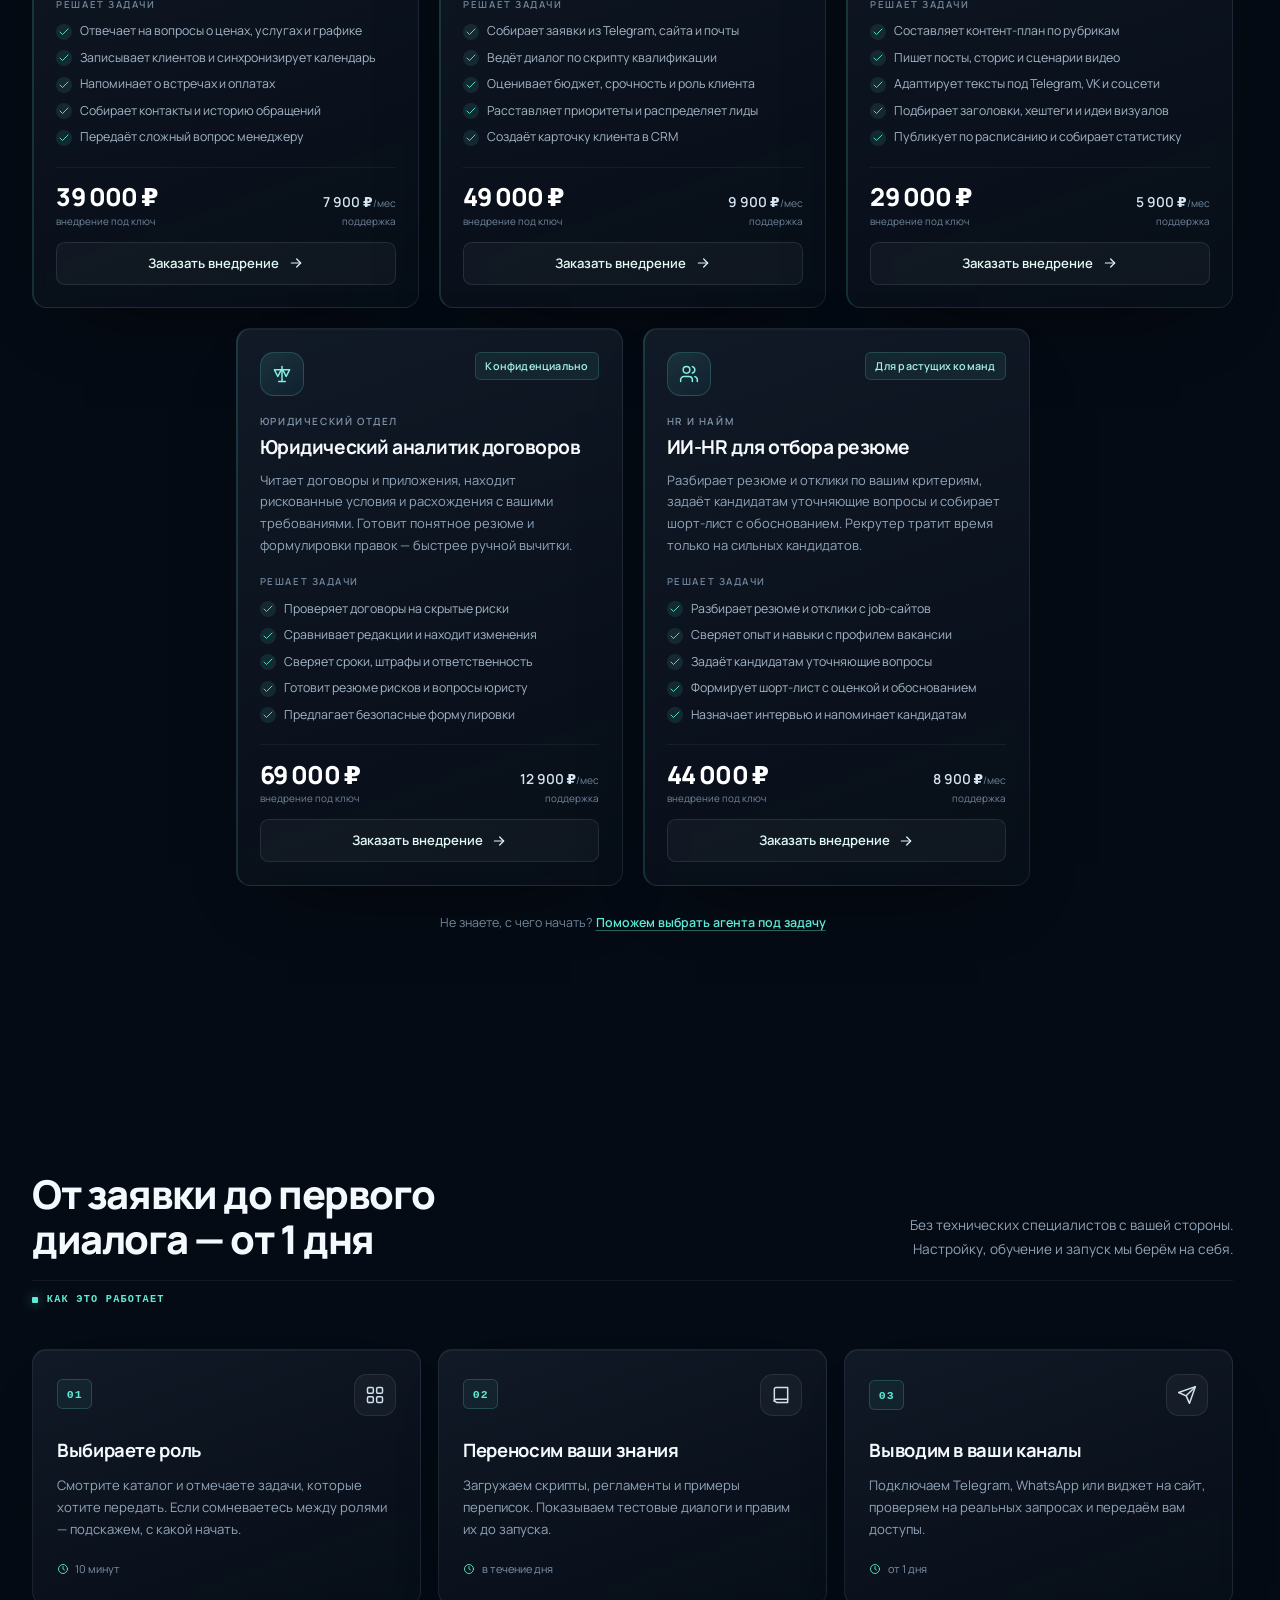
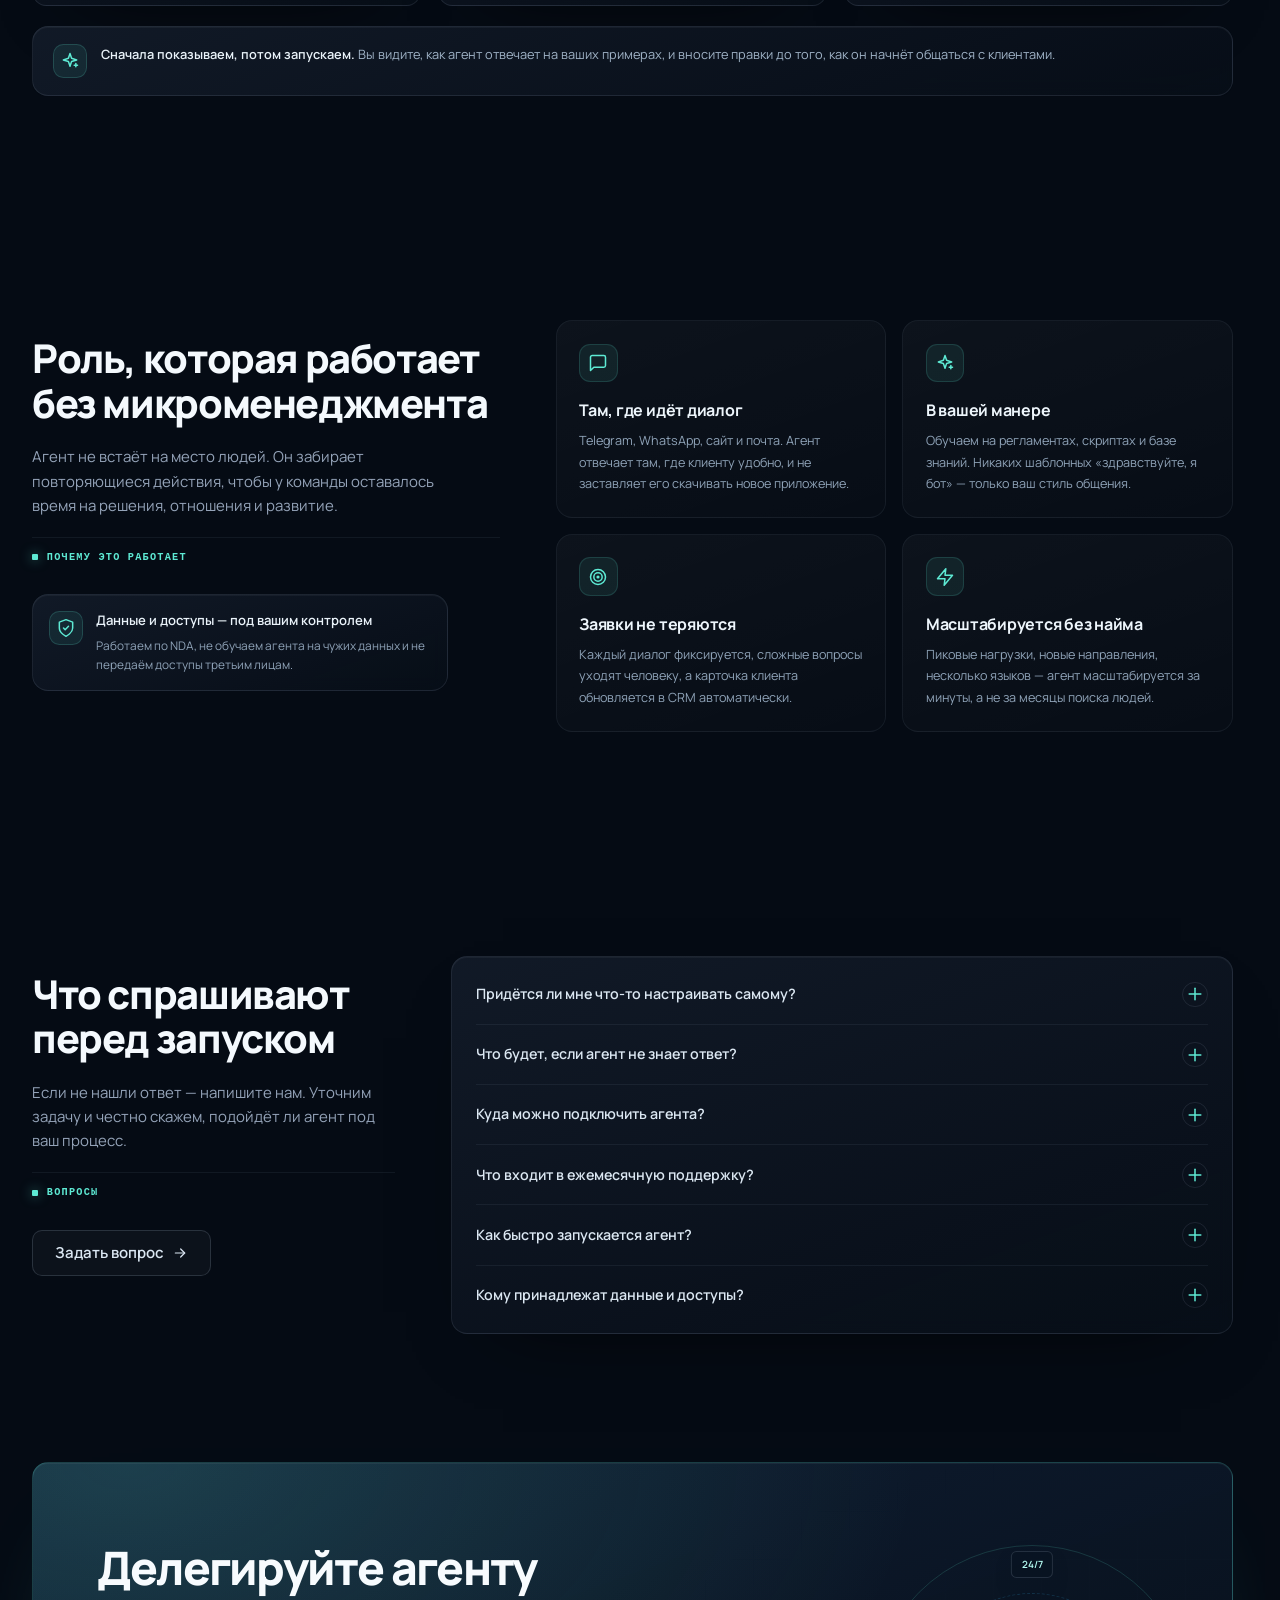
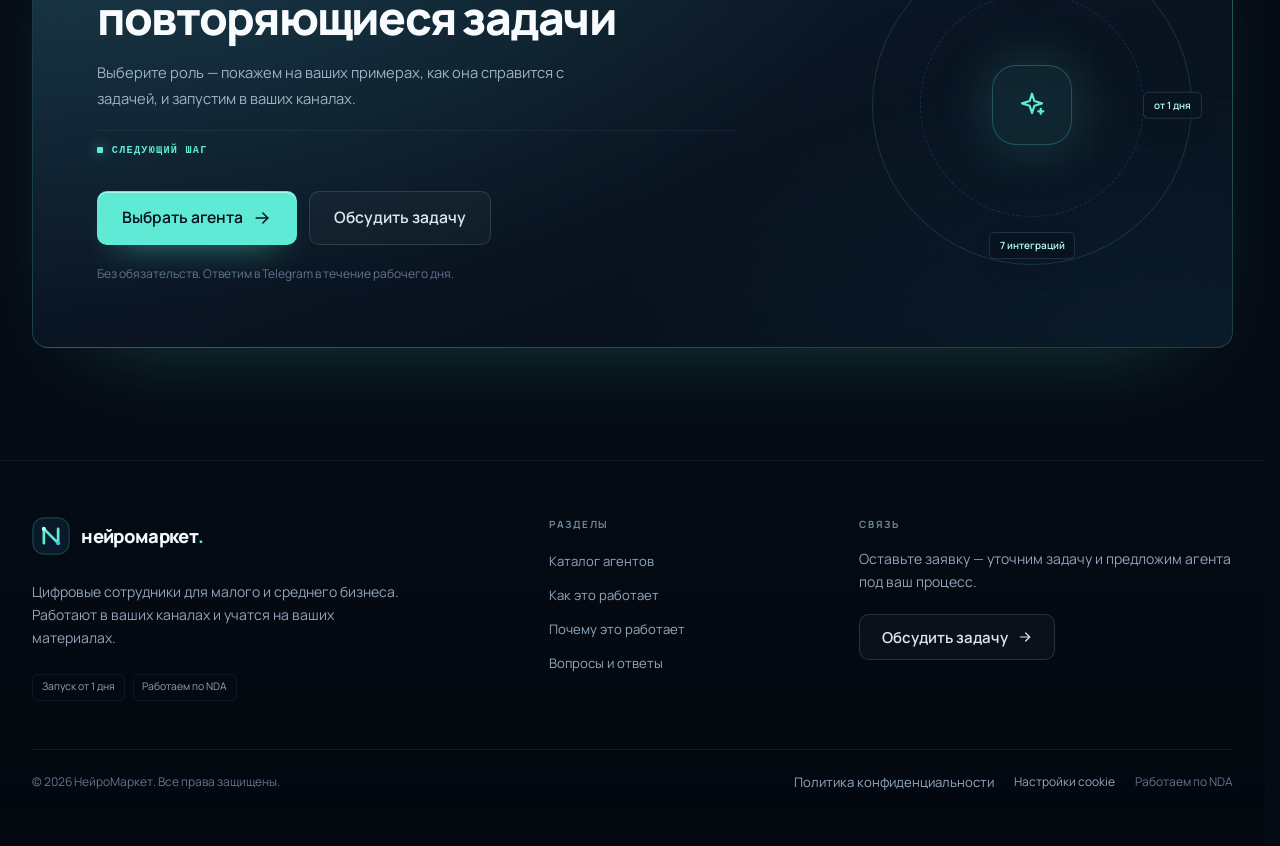
==== commit e2a430cb: "Add files via upload" ====
--- a/index.html
+++ b/index.html
@@ -303,17 +303,17 @@
             <div class="agent-footer">
               <div class="price-row">
                 <div>
-                  <p class="price">49 000 ₽</p>
+                  <p class="price">39 000 ₽</p>
                   <p class="price-note">внедрение под ключ</p>
                 </div>
                 <div class="price-month">
-                  <p>9 900 ₽<span>/мес</span></p>
+                  <p>7 900 ₽<span>/мес</span></p>
                   <p class="price-note">поддержка</p>
                 </div>
               </div>
               <button class="btn btn-card js-order" type="button"
                       data-agent="ИИ-Администратор 24/7"
-                      data-price="49 000 ₽ + 9 900 ₽/мес">
+                      data-price="39 000 ₽ + 7 900 ₽/мес">
                 <span>Заказать внедрение</span>
                 <svg class="icon icon-sm" aria-hidden="true"><use href="#i-arrow-right"/></svg>
               </button>
@@ -345,17 +345,17 @@
             <div class="agent-footer">
               <div class="price-row">
                 <div>
-                  <p class="price">59 000 ₽</p>
+                  <p class="price">49 000 ₽</p>
                   <p class="price-note">внедрение под ключ</p>
                 </div>
                 <div class="price-month">
-                  <p>12 900 ₽<span>/мес</span></p>
+                  <p>9 900 ₽<span>/мес</span></p>
                   <p class="price-note">поддержка</p>
                 </div>
               </div>
               <button class="btn btn-card js-order" type="button"
                       data-agent="Менеджер по квалификации заявок"
-                      data-price="59 000 ₽ + 12 900 ₽/мес">
+                      data-price="49 000 ₽ + 9 900 ₽/мес">
                 <span>Заказать внедрение</span>
                 <svg class="icon icon-sm" aria-hidden="true"><use href="#i-arrow-right"/></svg>
               </button>
@@ -387,17 +387,17 @@
             <div class="agent-footer">
               <div class="price-row">
                 <div>
-                  <p class="price">39 000 ₽</p>
+                  <p class="price">29 000 ₽</p>
                   <p class="price-note">внедрение под ключ</p>
                 </div>
                 <div class="price-month">
-                  <p>7 900 ₽<span>/мес</span></p>
+                  <p>5 900 ₽<span>/мес</span></p>
                   <p class="price-note">поддержка</p>
                 </div>
               </div>
               <button class="btn btn-card js-order" type="button"
                       data-agent="ИИ-Контент-мейкер для соцсетей"
-                      data-price="39 000 ₽ + 7 900 ₽/мес">
+                      data-price="29 000 ₽ + 5 900 ₽/мес">
                 <span>Заказать внедрение</span>
                 <svg class="icon icon-sm" aria-hidden="true"><use href="#i-arrow-right"/></svg>
               </button>
@@ -429,17 +429,17 @@
             <div class="agent-footer">
               <div class="price-row">
                 <div>
-                  <p class="price">79 000 ₽</p>
+                  <p class="price">69 000 ₽</p>
                   <p class="price-note">внедрение под ключ</p>
                 </div>
                 <div class="price-month">
-                  <p>14 900 ₽<span>/мес</span></p>
+                  <p>12 900 ₽<span>/мес</span></p>
                   <p class="price-note">поддержка</p>
                 </div>
               </div>
               <button class="btn btn-card js-order" type="button"
                       data-agent="Юридический аналитик договоров"
-                      data-price="79 000 ₽ + 14 900 ₽/мес">
+                      data-price="69 000 ₽ + 12 900 ₽/мес">
                 <span>Заказать внедрение</span>
                 <svg class="icon icon-sm" aria-hidden="true"><use href="#i-arrow-right"/></svg>
               </button>
@@ -471,17 +471,17 @@
             <div class="agent-footer">
               <div class="price-row">
                 <div>
-                  <p class="price">54 000 ₽</p>
+                  <p class="price">44 000 ₽</p>
                   <p class="price-note">внедрение под ключ</p>
                 </div>
                 <div class="price-month">
-                  <p>10 900 ₽<span>/мес</span></p>
+                  <p>8 900 ₽<span>/мес</span></p>
                   <p class="price-note">поддержка</p>
                 </div>
               </div>
               <button class="btn btn-card js-order" type="button"
                       data-agent="ИИ-HR для отбора резюме"
-                      data-price="54 000 ₽ + 10 900 ₽/мес">
+                      data-price="44 000 ₽ + 8 900 ₽/мес">
                 <span>Заказать внедрение</span>
                 <svg class="icon icon-sm" aria-hidden="true"><use href="#i-arrow-right"/></svg>
               </button>
@@ -837,7 +837,7 @@
             <p class="selected-label" id="selectedAgentLabel">Выбранный агент</p>
             <p class="selected-name" id="selectedAgentName">ИИ-Администратор 24/7</p>
           </div>
-          <span class="selected-price" id="selectedAgentPrice">49 000 ₽ + 9 900 ₽/мес</span>
+          <span class="selected-price" id="selectedAgentPrice">39 000 ₽ + 7 900 ₽/мес</span>
         </div>
 
         <form class="order-form" id="orderForm" name="ai-agent-order" method="POST" action="/"
